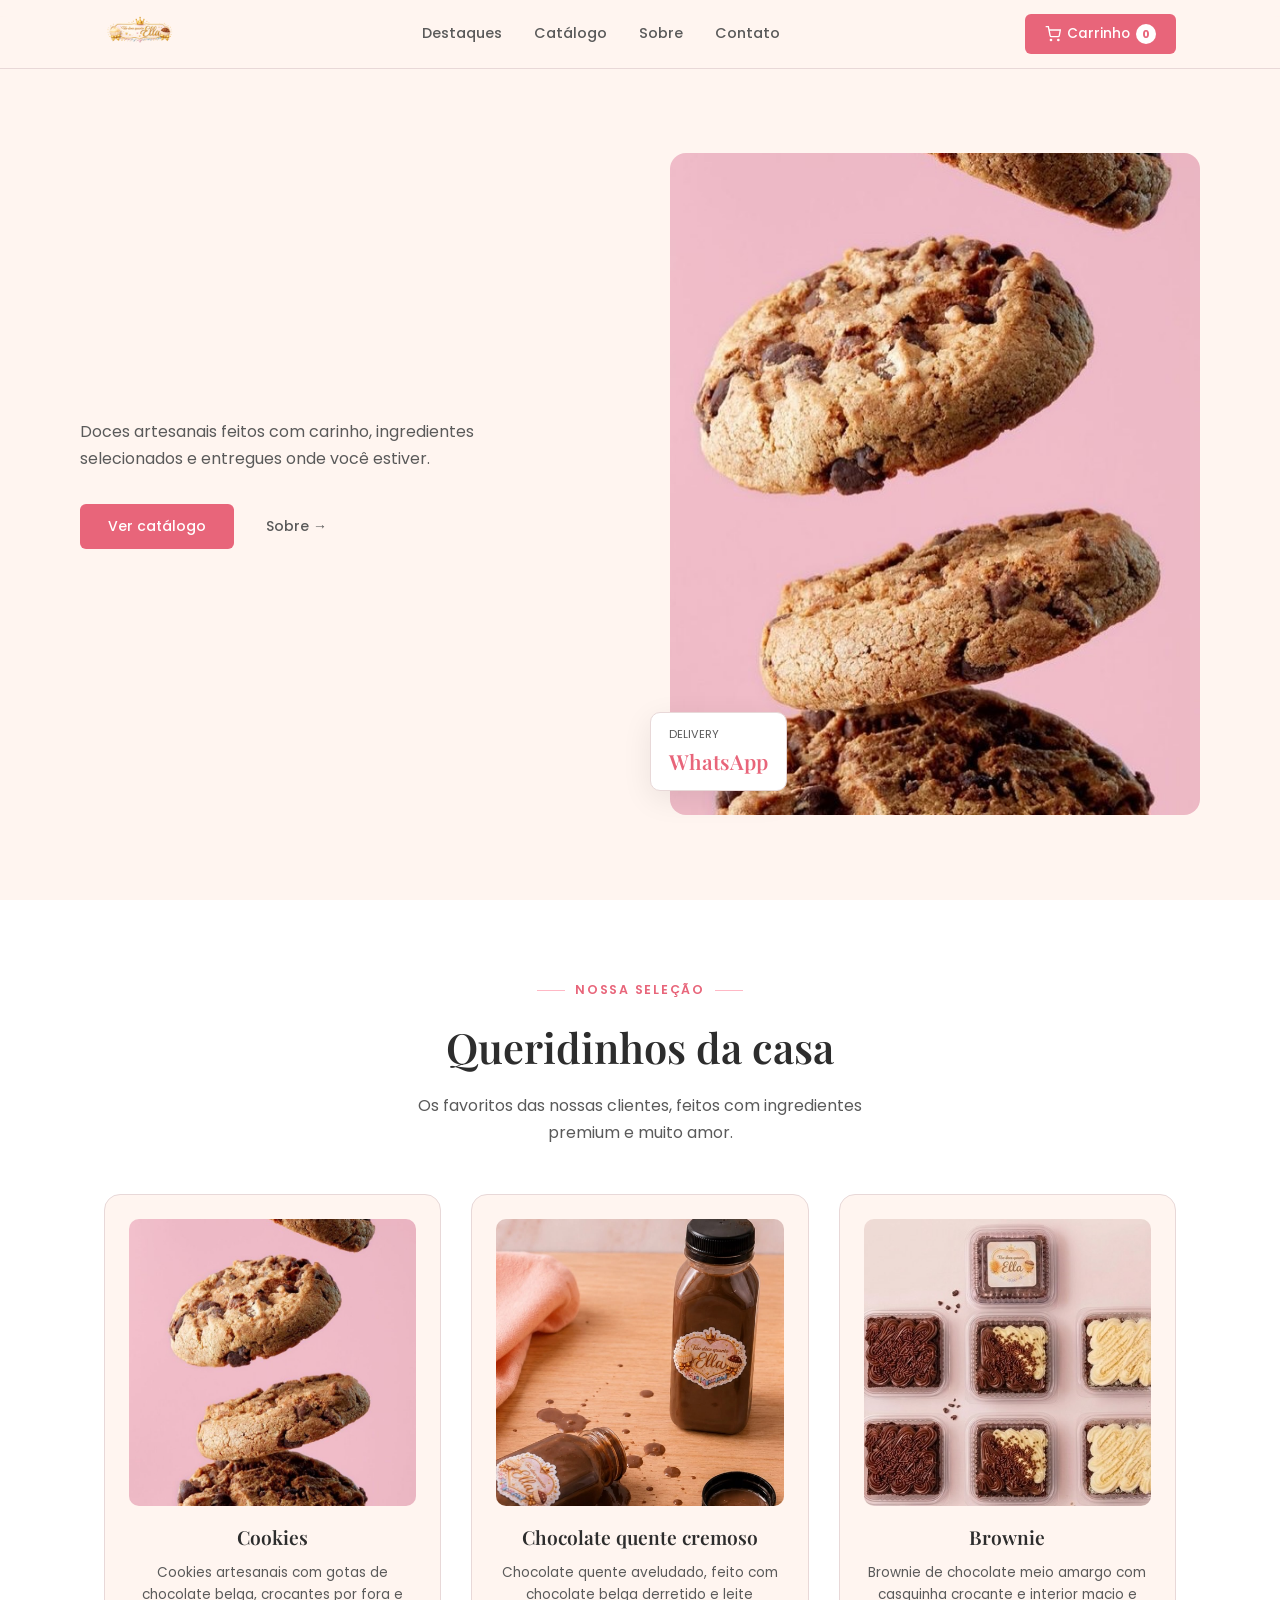
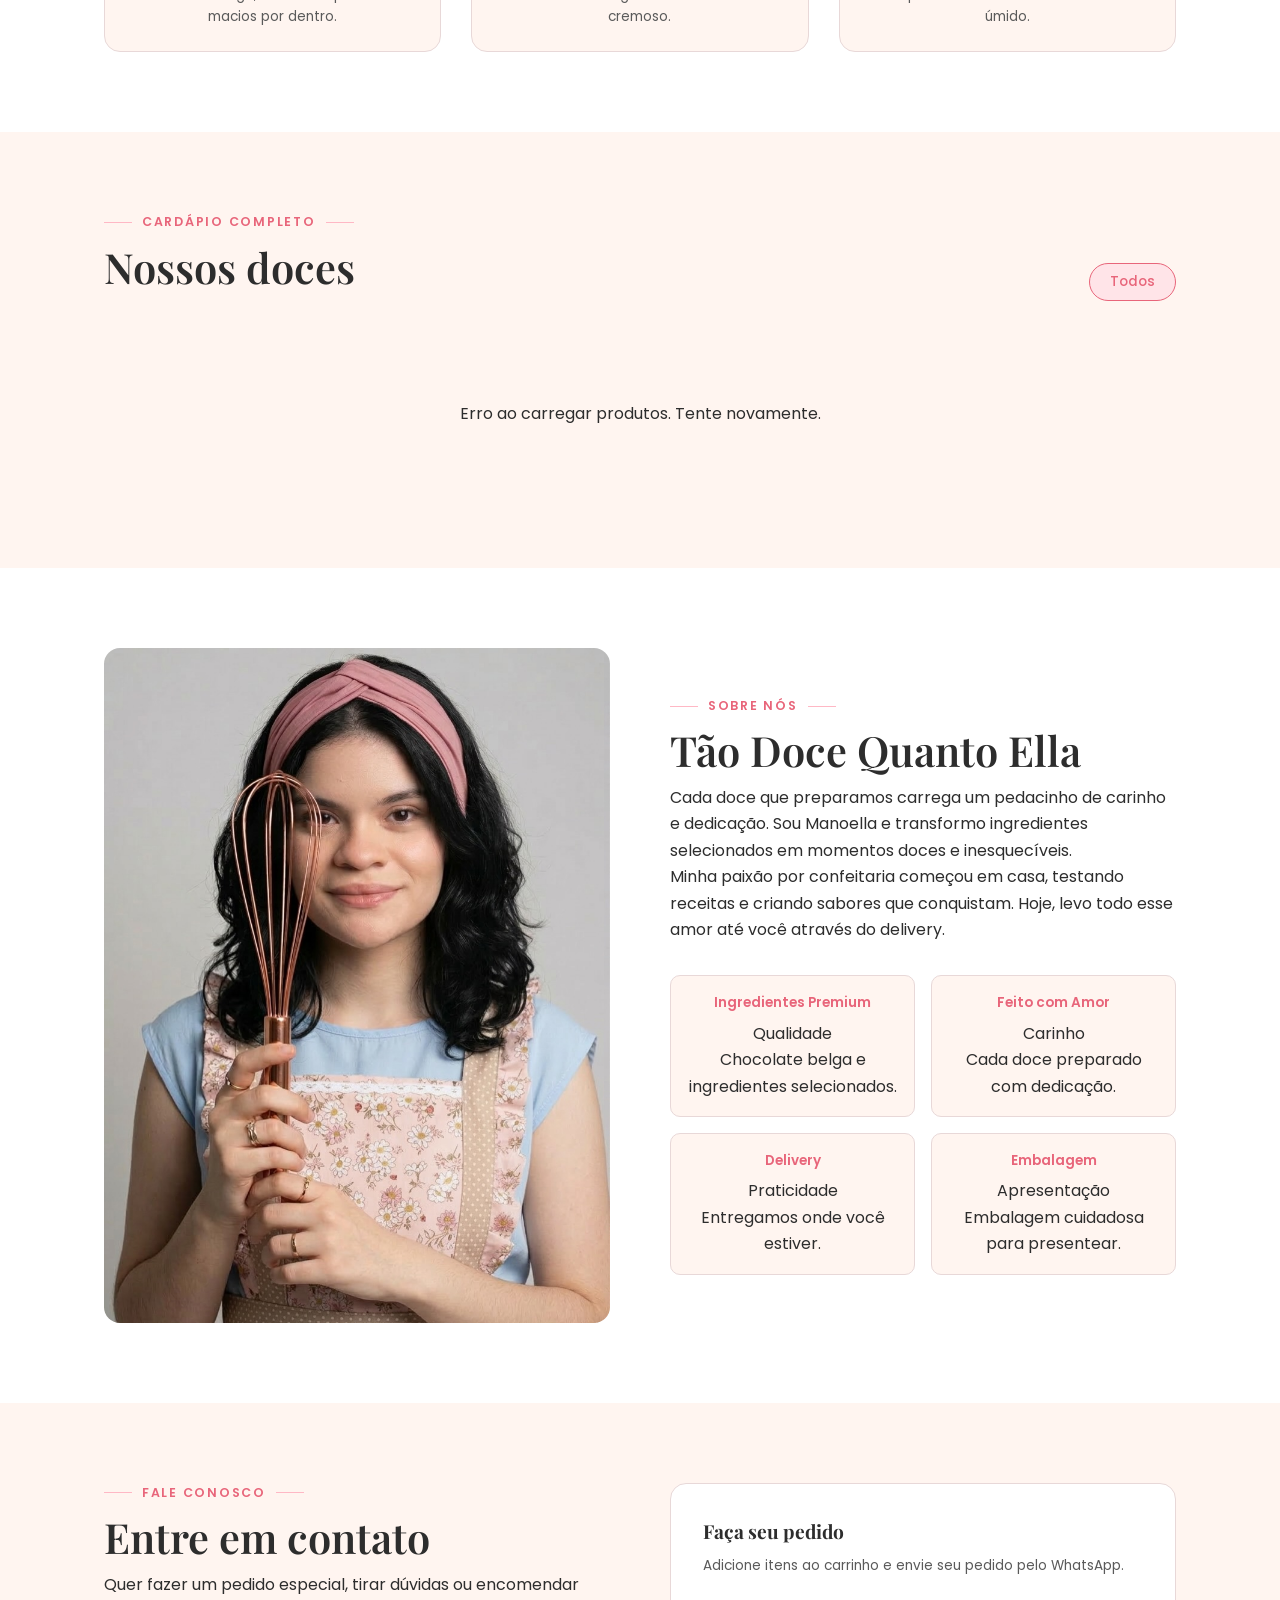
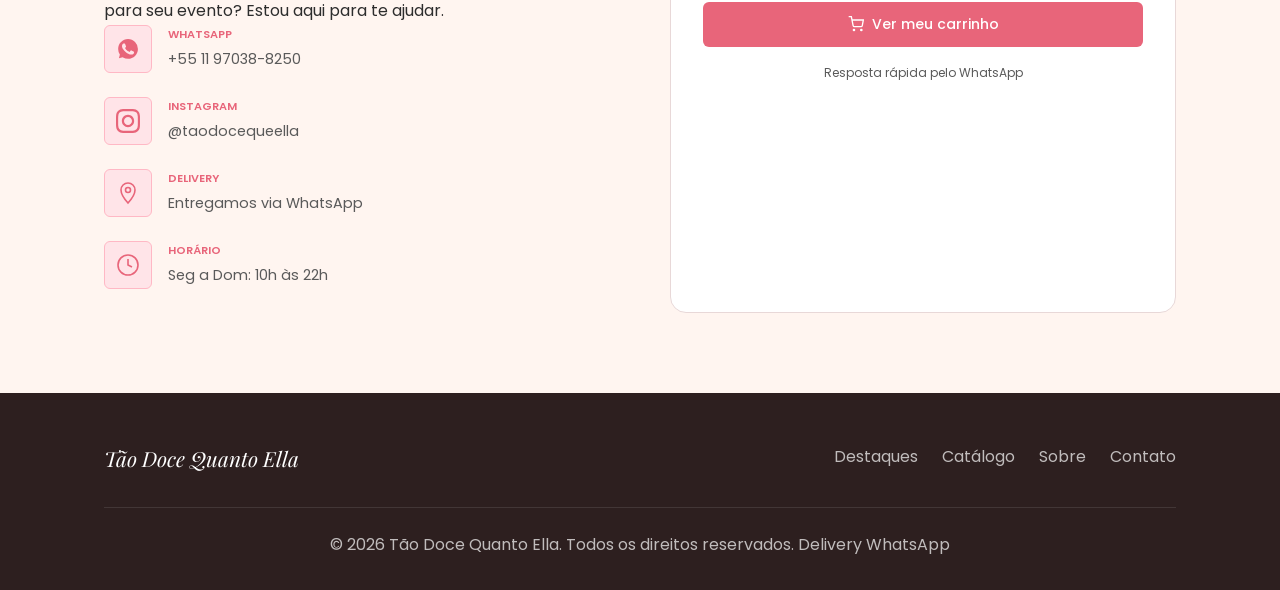
==== index.html @ 65936201 "Update index.html" ====
<!DOCTYPE html>
<html lang="pt-BR">
<head>
  <meta charset="UTF-8">
  <meta name="viewport" content="width=device-width, initial-scale=1.0">
  <title>Tão Doce Quanto Ella - Delivery Artesanal</title>
  <meta name="description" content="Doces artesanais feitos com carinho. Brigadeiros, brownies, chocolate quente cremoso e muito mais. Delivery WhatsApp.">
  <link rel="icon" type="image/png" href="/static/img/favicon.png">
  <link rel="preconnect" href="https://fonts.googleapis.com">
  <style>
    @import url('https://fonts.googleapis.com/css2?family=Playfair+Display:ital,wght@0,400;0,500;0,600;0,700;1,400&family=Poppins:wght@300;400;500;600&display=swap');

    * { margin: 0; padding: 0; box-sizing: border-box; }
    html { scroll-behavior: smooth; }
    body {
      font-family: 'Poppins', sans-serif;
      background: #FFF5F0;
      color: #2D2D2D;
      line-height: 1.65;
      overflow-x: hidden;
    }
    img { max-width: 100%; height: auto; display: block; }
    a { text-decoration: none; color: inherit; }
    button { cursor: pointer; border: none; background: none; font-family: inherit; }

    :root {
      --rosa: #E8657A;
      --rosa-dark: #D44D63;
      --rosa-claro: #FFB8C5;
      --rosa-pale: #FFE4E8;
      --creme: #FFF5F0;
      --branco: #FFFFFF;
      --texto: #2D2D2D;
      --texto-sec: #5A5A5A;
      --borda: #E8D8D8;
      --ff-titulo: 'Playfair Display', Georgia, serif;
      --ff-corpo: 'Poppins', sans-serif;
      --r-sm: 6px;
      --r-md: 10px;
      --r-lg: 16px;
      --trans: 0.25s ease;
    }

    .container { max-width: 1120px; margin: 0 auto; padding: 0 24px; width: 100%; }

    .btn {
      display: inline-flex;
      align-items: center;
      justify-content: center;
      gap: 8px;
      padding: 12px 28px;
      border-radius: var(--r-sm);
      font-weight: 500;
      font-size: 0.875rem;
      transition: var(--trans);
      cursor: pointer;
    }
    .btn-primary { background: var(--rosa); color: white; }
    .btn-primary:hover { background: var(--rosa-dark); transform: translateY(-2px); box-shadow: 0 6px 20px rgba(232,101,122,0.35); }
    .btn-outline { border: 1.5px solid var(--rosa); color: var(--rosa); background: transparent; }
    .btn-outline:hover { background: var(--rosa-pale); }
    .btn-ghost { color: var(--texto-sec); padding: 8px 16px; }
    .btn-ghost:hover { color: var(--rosa); }

    .section-label {
      font-size: 0.78rem;
      font-weight: 600;
      letter-spacing: 0.14em;
      text-transform: uppercase;
      color: var(--rosa);
      display: flex;
      align-items: center;
      gap: 10px;
    }
    .section-label::before,
    .section-label::after {
      content: '';
      height: 1px;
      width: 28px;
      background: var(--rosa-claro);
    }
    .section-title {
      font-family: var(--ff-titulo);
      font-size: clamp(1.5rem, 5vw, 2.6rem);
      color: var(--texto);
      font-weight: 600;
    }

    /* ── NAVBAR ─────────────────────────────────────── */
    #navbar {
      position: fixed;
      top: 0; left: 0; right: 0;
      z-index: 900;
      background: rgba(255,245,240,0.96);
      backdrop-filter: blur(8px);
      border-bottom: 1px solid var(--borda);
      transition: box-shadow var(--trans);
    }
    #navbar.scrolled { box-shadow: 0 2px 20px rgba(0,0,0,0.06); }
    .nav-inner {
      display: flex;
      align-items: center;
      justify-content: space-between;
      height: 68px;
      gap: 16px;
    }
    .nav-logo-img { height: 48px; width: auto; object-fit: contain; }
    .nav-links { display: flex; gap: 32px; }
    .nav-links a {
      font-size: 0.9rem;
      font-weight: 500;
      color: var(--texto-sec);
      transition: var(--trans);
      position: relative;
    }
    .nav-links a::after {
      content: '';
      position: absolute;
      bottom: -3px; left: 0; right: 0;
      height: 2px;
      background: var(--rosa);
      transform: scaleX(0);
      transition: transform var(--trans);
    }
    .nav-links a:hover::after { transform: scaleX(1); }
    .nav-links a:hover { color: var(--texto); }

    /* Carrinho desktop */
    #cart-btn {
      display: flex;
      align-items: center;
      gap: 6px;
      padding: 10px 20px;
      background: var(--rosa);
      color: white;
      border-radius: var(--r-sm);
      font-size: 0.85rem;
      font-weight: 500;
      transition: var(--trans);
      position: relative;
    }
    #cart-btn:hover { background: var(--rosa-dark); transform: translateY(-1px); box-shadow: 0 4px 16px rgba(232,101,122,0.4); }
    #cart-count {
      background: white;
      color: var(--rosa);
      min-width: 20px;
      height: 20px;
      border-radius: 50%;
      display: inline-flex;
      align-items: center;
      justify-content: center;
      font-size: 0.7rem;
      font-weight: 700;
      padding: 0 4px;
    }

    /* ── MOBILE NAV ─────────────────────────────────── */
    .nav-mobile-right {
      display: none;
      align-items: center;
      gap: 8px;
    }

    /* Botão carrinho SEMPRE visível no mobile */
    #cart-btn-nav-mobile {
      display: flex;
      align-items: center;
      justify-content: center;
      position: relative;
      width: 44px;
      height: 44px;
      background: var(--rosa);
      color: white;
      border-radius: var(--r-sm);
      transition: var(--trans);
    }
    #cart-btn-nav-mobile:hover { background: var(--rosa-dark); }
    #cart-count-nav-mobile {
      position: absolute;
      top: -6px;
      right: -6px;
      background: white;
      color: var(--rosa);
      min-width: 18px;
      height: 18px;
      border-radius: 50%;
      display: flex;
      align-items: center;
      justify-content: center;
      font-size: 0.65rem;
      font-weight: 700;
      border: 1.5px solid var(--rosa);
      line-height: 1;
    }
    #cart-count-nav-mobile.hidden { display: none; }

    .hamburger {
      display: none;
      flex-direction: column;
      gap: 5px;
      cursor: pointer;
      padding: 4px;
    }
    .hamburger span { width: 22px; height: 2px; background: var(--texto); border-radius: 2px; transition: var(--trans); }

    #mobile-nav {
      position: fixed;
      top: 68px; left: 0; right: 0;
      background: var(--creme);
      border-bottom: 1px solid var(--borda);
      padding: 20px;
      display: flex;
      flex-direction: column;
      gap: 4px;
      z-index: 899;
      transform: translateY(-120%);
      transition: transform 0.3s ease;
      box-shadow: 0 8px 24px rgba(0,0,0,0.06);
    }
    #mobile-nav.open { transform: translateY(0); }
    #mobile-nav a {
      font-size: 1rem;
      padding: 12px 0;
      border-bottom: 1px solid var(--borda);
      color: var(--texto-sec);
      font-weight: 500;
    }
    #mobile-nav a:last-child { border-bottom: none; }

    /* ── FLOATING CART (mobile) ──────────────────────── */
    #floating-cart {
      display: none;
      position: fixed;
      bottom: 20px;
      right: 20px;
      z-index: 800;
      background: var(--rosa);
      color: white;
      border-radius: 50px;
      padding: 14px 22px;
      align-items: center;
      gap: 10px;
      font-weight: 600;
      font-size: 0.9rem;
      box-shadow: 0 8px 30px rgba(232,101,122,0.45);
      transition: transform var(--trans), box-shadow var(--trans);
      cursor: pointer;
      border: none;
    }
    #floating-cart:hover { transform: translateY(-3px); box-shadow: 0 12px 36px rgba(232,101,122,0.55); }
    #floating-cart-count {
      background: white;
      color: var(--rosa);
      font-size: 0.7rem;
      font-weight: 700;
      width: 22px;
      height: 22px;
      border-radius: 50%;
      display: flex;
      align-items: center;
      justify-content: center;
    }
    #floating-cart.tem-itens { display: flex; }

    /* ── HERO ────────────────────────────────────────── */
    #hero {
      min-height: 100vh;
      display: flex;
      align-items: center;
      padding-top: 68px;
      background: var(--creme);
    }
    .hero-inner {
      display: grid;
      grid-template-columns: 1fr 1fr;
      align-items: center;
      gap: 60px;
      padding: 60px 0;
    }
    .hero-logo-img { max-width: 320px; height: auto; margin-bottom: 24px; }
    .hero-sub {
      font-size: 1rem;
      color: var(--texto-sec);
      margin-bottom: 32px;
      max-width: 450px;
    }
    .hero-actions { display: flex; gap: 16px; flex-wrap: wrap; }
    .hero-img-frame {
      aspect-ratio: 4/5;
      border-radius: var(--r-lg);
      background: var(--rosa-claro);
      overflow: hidden;
    }
    .hero-img-frame img { width: 100%; height: 100%; object-fit: cover; }
    .hero-image-wrap { position: relative; }
    .hero-badge {
      position: absolute;
      bottom: 24px;
      left: -20px;
      background: white;
      border: 1px solid var(--borda);
      border-radius: var(--r-md);
      padding: 12px 18px;
      box-shadow: 0 8px 30px rgba(0,0,0,0.08);
    }
    .hero-badge-label { font-size: 0.7rem; color: var(--texto-sec); text-transform: uppercase; }
    .hero-badge-val { font-family: var(--ff-titulo); font-size: 1.3rem; color: var(--rosa); font-weight: 600; }

    /* ── DESTAQUES ───────────────────────────────────── */
    #destaques { padding: 80px 0; background: white; }
    .destaques-header { text-align: center; margin-bottom: 48px; }
    .destaques-header .section-label { justify-content: center; margin-bottom: 12px; }
    .destaques-header p { max-width: 500px; margin: 12px auto 0; color: var(--texto-sec); }
    .destaques-grid {
      display: grid;
      grid-template-columns: repeat(3, 1fr);
      gap: 30px;
    }
    .destaque-card {
      text-align: center;
      padding: 24px;
      border: 1px solid var(--borda);
      border-radius: var(--r-lg);
      background: var(--creme);
      transition: var(--trans);
    }
    .destaque-card:hover { border-color: var(--rosa-claro); transform: translateY(-3px); box-shadow: 0 8px 32px rgba(232,101,122,0.1); }
    .destaque-img {
      aspect-ratio: 1/1;
      border-radius: var(--r-md);
      overflow: hidden;
      margin-bottom: 16px;
    }
    .destaque-img img { width: 100%; height: 100%; object-fit: cover; }
    .destaque-titulo { font-family: var(--ff-titulo); font-size: 1.2rem; font-weight: 600; margin-bottom: 8px; }
    .destaque-desc { font-size: 0.85rem; color: var(--texto-sec); line-height: 1.6; }

    /* ── CATÁLOGO ────────────────────────────────────── */
    #catalogo { padding: 80px 0; background: var(--creme); }
    .catalogo-header {
      display: flex;
      justify-content: space-between;
      align-items: flex-end;
      margin-bottom: 40px;
      flex-wrap: wrap;
      gap: 20px;
    }
    .categorias-filtro { display: flex; gap: 10px; flex-wrap: wrap; }
    .cat-btn {
      padding: 8px 20px;
      border-radius: 30px;
      font-size: 0.85rem;
      font-weight: 500;
      border: 1.5px solid var(--borda);
      background: white;
      color: var(--texto-sec);
      transition: var(--trans);
      cursor: pointer;
    }
    .cat-btn:hover, .cat-btn.ativo { border-color: var(--rosa); color: var(--rosa); background: var(--rosa-pale); }

    /* ── CARDS DE PRODUTO (estilo loja) ──────────────── */
    .produtos-grid {
      display: grid;
      grid-template-columns: repeat(auto-fill, minmax(260px, 1fr));
      gap: 24px;
    }
    .produto-card {
      background: white;
      border: 1px solid var(--borda);
      border-radius: var(--r-lg);
      overflow: hidden;
      transition: var(--trans);
      display: flex;
      flex-direction: column;
    }
    .produto-card:hover { transform: translateY(-4px); box-shadow: 0 16px 48px rgba(232,101,122,0.12); }

    .produto-img {
      aspect-ratio: 4/3;
      background: var(--rosa-claro);
      overflow: hidden;
      position: relative;
    }
    .produto-img img { width: 100%; height: 100%; object-fit: cover; transition: transform 0.4s ease; }
    .produto-card:hover .produto-img img { transform: scale(1.04); }

    .produto-body {
      padding: 16px;
      flex: 1;
      display: flex;
      flex-direction: column;
    }
    .produto-cat {
      font-size: 0.68rem;
      font-weight: 600;
      text-transform: uppercase;
      color: var(--rosa);
      letter-spacing: 0.08em;
      margin-bottom: 4px;
    }
    .produto-nome { font-family: var(--ff-titulo); font-size: 1.05rem; font-weight: 600; margin-bottom: 6px; line-height: 1.3; }
    .produto-desc {
      font-size: 0.82rem;
      color: var(--texto-sec);
      line-height: 1.5;
      display: -webkit-box;
      -webkit-line-clamp: 2;
      -webkit-box-orient: vertical;
      overflow: hidden;
      flex: 1;
    }

    /* Rodapé do card — preço + botão como loja */
    .produto-footer {
      display: flex;
      align-items: center;
      justify-content: space-between;
      margin-top: 14px;
      padding-top: 14px;
      border-top: 1px solid var(--borda);
      gap: 12px;
    }
    .produto-preco-wrap { display: flex; flex-direction: column; }
    .produto-preco-label { font-size: 0.65rem; color: var(--texto-sec); text-transform: uppercase; letter-spacing: 0.05em; }
    .produto-preco {
      font-family: var(--ff-titulo);
      font-size: 1.4rem;
      font-weight: 700;
      color: var(--texto);
      line-height: 1.1;
    }
    .produto-preco span { font-size: 0.85rem; font-weight: 400; color: var(--texto-sec); margin-right: 1px; }

    /* Botão "Adicionar" — texto + ícone, ocupa mais espaço */
    .add-btn {
      display: flex;
      align-items: center;
      gap: 6px;
      padding: 10px 16px;
      background: var(--rosa);
      color: white;
      border-radius: var(--r-sm);
      font-size: 0.82rem;
      font-weight: 600;
      white-space: nowrap;
      transition: var(--trans);
      flex-shrink: 0;
    }
    .add-btn:hover { background: var(--rosa-dark); transform: translateY(-1px); box-shadow: 0 4px 14px rgba(232,101,122,0.35); }
    .add-btn svg { flex-shrink: 0; }

    /* ── SOBRE ───────────────────────────────────────── */
    #sobre { padding: 80px 0; background: white; }
    .sobre-inner {
      display: grid;
      grid-template-columns: 1fr 1fr;
      gap: 60px;
      align-items: center;
    }
    .sobre-img-frame {
      aspect-ratio: 3/4;
      border-radius: var(--r-lg);
      background: var(--rosa-claro);
      overflow: hidden;
    }
    .sobre-img-frame img { width: 100%; height: 100%; object-fit: cover; }
    .sobre-valores {
      display: grid;
      grid-template-columns: repeat(2, 1fr);
      gap: 16px;
      margin-top: 32px;
    }
    .valor-item {
      background: var(--creme);
      border: 1px solid var(--borda);
      border-radius: var(--r-md);
      padding: 16px;
      text-align: center;
    }
    .valor-icon { font-weight: 600; color: var(--rosa); margin-bottom: 6px; font-size: 0.85rem; }

    /* ── CONTATO ─────────────────────────────────────── */
    #contato { padding: 80px 0; background: var(--creme); }
    .contato-inner {
      display: grid;
      grid-template-columns: 1fr 1fr;
      gap: 60px;
    }
    .info-item { display: flex; align-items: center; gap: 16px; margin-bottom: 24px; }
    .info-icon {
      width: 48px; height: 48px;
      background: var(--rosa-pale);
      border: 1px solid var(--rosa-claro);
      border-radius: var(--r-sm);
      display: flex;
      align-items: center;
      justify-content: center;
      color: var(--rosa);
      flex-shrink: 0;
    }
    .info-icon svg { width: 24px; height: 24px; }
    .info-label { font-size: 0.7rem; font-weight: 600; color: var(--rosa); text-transform: uppercase; }
    .info-val { font-size: 0.9rem; color: var(--texto-sec); margin-top: 4px; }
    .contato-card {
      background: white;
      border: 1px solid var(--borda);
      border-radius: var(--r-lg);
      padding: 32px;
    }
    .contato-card h3 { font-family: var(--ff-titulo); font-size: 1.2rem; margin-bottom: 8px; }
    .contato-card p { font-size: 0.85rem; color: var(--texto-sec); margin-bottom: 24px; }

    /* ── FOOTER ──────────────────────────────────────── */
    footer {
      background: #2D1F1F;
      color: rgba(255,255,255,0.7);
      padding: 48px 0 32px;
    }
    .footer-inner {
      display: flex;
      justify-content: space-between;
      align-items: center;
      flex-wrap: wrap;
      gap: 24px;
      margin-bottom: 32px;
    }
    .footer-logo-main { font-family: var(--ff-titulo); font-size: 1.3rem; font-style: italic; color: white; }
    .footer-links { display: flex; gap: 24px; flex-wrap: wrap; }
    .footer-links a:hover { color: var(--rosa-claro); }
    .footer-bottom { text-align: center; padding-top: 24px; border-top: 1px solid rgba(255,255,255,0.1); }

    /* ── CARRINHO DRAWER ─────────────────────────────── */
    #cart-overlay {
      position: fixed;
      inset: 0;
      background: rgba(0,0,0,0.5);
      z-index: 1000;
      opacity: 0;
      visibility: hidden;
      transition: var(--trans);
    }
    #cart-overlay.open { opacity: 1; visibility: visible; }
    #cart-drawer {
      position: fixed;
      top: 0; right: 0; bottom: 0;
      width: 420px;
      max-width: 95vw;
      background: white;
      z-index: 1001;
      transform: translateX(100%);
      transition: transform 0.35s ease;
      display: flex;
      flex-direction: column;
    }
    #cart-drawer.open { transform: translateX(0); }
    .cart-head {
      display: flex;
      justify-content: space-between;
      align-items: center;
      padding: 20px 24px;
      border-bottom: 1px solid var(--borda);
      background: var(--creme);
    }
    .cart-head-left { display: flex; align-items: center; gap: 10px; }
    .cart-head h3 { font-family: var(--ff-titulo); font-size: 1.2rem; }
    .cart-head-badge {
      background: var(--rosa);
      color: white;
      font-size: 0.7rem;
      font-weight: 700;
      padding: 2px 8px;
      border-radius: 20px;
    }
    .cart-close {
      width: 34px; height: 34px;
      border-radius: 50%;
      background: white;
      border: 1px solid var(--borda);
      display: flex;
      align-items: center;
      justify-content: center;
      cursor: pointer;
      transition: var(--trans);
      font-size: 1rem;
    }
    .cart-close:hover { background: var(--rosa-pale); color: var(--rosa); border-color: var(--rosa-claro); }
    #cart-items { flex: 1; overflow-y: auto; padding: 16px 24px; }
    .cart-empty {
      text-align: center;
      padding: 48px 20px;
      color: var(--texto-sec);
    }
    .cart-empty-icon { font-size: 2.5rem; margin-bottom: 12px; }
    .cart-item {
      display: flex;
      gap: 14px;
      padding: 14px 0;
      border-bottom: 1px solid var(--borda);
    }
    .cart-item:last-child { border-bottom: none; }
    .cart-item-img {
      width: 64px; height: 64px;
      border-radius: var(--r-md);
      background: var(--rosa-claro);
      overflow: hidden;
      flex-shrink: 0;
    }
    .cart-item-img img { width: 100%; height: 100%; object-fit: cover; }
    .cart-item-info { flex: 1; min-width: 0; }
    .cart-item-nome { font-weight: 600; margin-bottom: 2px; font-size: 0.9rem; white-space: nowrap; overflow: hidden; text-overflow: ellipsis; }
    .cart-item-preco { font-size: 0.8rem; color: var(--rosa); font-weight: 600; }
    .cart-item-controls { display: flex; align-items: center; gap: 8px; margin-top: 8px; }
    .qty-btn {
      width: 28px; height: 28px;
      border-radius: 50%;
      border: 1.5px solid var(--borda);
      background: white;
      cursor: pointer;
      transition: var(--trans);
      display: flex;
      align-items: center;
      justify-content: center;
      font-size: 1rem;
      line-height: 1;
    }
    .qty-btn:hover { border-color: var(--rosa); color: var(--rosa); background: var(--rosa-pale); }
    .qty-val { font-weight: 700; width: 28px; text-align: center; font-size: 0.95rem; }
    .remove-btn { color: #C0392B; font-size: 0.75rem; cursor: pointer; margin-left: auto; opacity: 0.7; transition: var(--trans); }
    .remove-btn:hover { opacity: 1; }

    .cart-foot { padding: 20px 24px; border-top: 1px solid var(--borda); background: white; }
    .cart-subtotal {
      display: flex;
      justify-content: space-between;
      align-items: center;
      margin-bottom: 20px;
      padding: 16px;
      background: var(--creme);
      border-radius: var(--r-md);
      border: 1px solid var(--borda);
    }
    .cart-subtotal-label { font-size: 0.85rem; color: var(--texto-sec); }
    .cart-total-val { font-family: var(--ff-titulo); font-size: 1.5rem; font-weight: 700; color: var(--rosa); }
    .cart-form { margin-bottom: 16px; }
    .cart-form label { font-size: 0.75rem; font-weight: 600; text-transform: uppercase; color: var(--texto-sec); display: block; margin-bottom: 6px; letter-spacing: 0.05em; }
    .cart-form input, .cart-form textarea {
      width: 100%;
      padding: 10px 14px;
      border: 1.5px solid var(--borda);
      border-radius: var(--r-sm);
      margin-bottom: 14px;
      font-family: inherit;
      font-size: 0.9rem;
      transition: var(--trans);
      background: var(--creme);
    }
    .cart-form input:focus, .cart-form textarea:focus {
      outline: none;
      border-color: var(--rosa-claro);
      background: white;
    }
    .btn-whatsapp {
      width: 100%;
      background: #25D366;
      color: white;
      padding: 14px;
      border-radius: var(--r-sm);
      display: flex;
      align-items: center;
      justify-content: center;
      gap: 10px;
      font-weight: 600;
      font-size: 0.95rem;
      cursor: pointer;
      transition: var(--trans);
      border: none;
      font-family: inherit;
    }
    .btn-whatsapp:hover { background: #1ebe5a; transform: translateY(-1px); box-shadow: 0 6px 20px rgba(37,211,102,0.35); }

    /* ── TOAST ───────────────────────────────────────── */
    #toast-container {
      position: fixed;
      bottom: 80px;
      right: 20px;
      z-index: 9999;
      display: flex;
      flex-direction: column;
      gap: 8px;
    }
    .toast {
      background: #2D2D2D;
      color: white;
      padding: 12px 20px;
      border-radius: var(--r-sm);
      font-size: 0.875rem;
      animation: slideIn 0.3s ease, fadeOut 0.3s ease 2.7s forwards;
      display: flex;
      align-items: center;
      gap: 8px;
    }
    .toast.success { background: #27AE60; }
    .toast.error { background: #C0392B; }
    @keyframes slideIn {
      from { transform: translateX(100px); opacity: 0; }
      to { transform: translateX(0); opacity: 1; }
    }
    @keyframes fadeOut {
      to { opacity: 0; visibility: hidden; }
    }

    .spinner {
      width: 40px; height: 40px;
      border: 3px solid var(--rosa-claro);
      border-top-color: var(--rosa);
      border-radius: 50%;
      animation: spin 0.8s linear infinite;
      margin: 0 auto 12px;
    }
    @keyframes spin { to { transform: rotate(360deg); } }

    /* ── RESPONSIVO ──────────────────────────────────── */
    @media (max-width: 768px) {
      /* Hamburguer e botão carrinho visíveis juntos */
      .hamburger { display: flex; }
      .nav-mobile-right { display: flex; }
      .nav-links, .nav-right-desktop { display: none; }

      /* Floating cart ativo */
      #floating-cart.tem-itens { display: flex; }

      .hero-inner { grid-template-columns: 1fr; text-align: center; gap: 32px; }
      .hero-sub { margin: 0 auto 32px; }
      .hero-actions { justify-content: center; }
      .hero-image-wrap { order: -1; max-width: 320px; margin: 0 auto; }
      .hero-badge { left: 8px; bottom: 8px; }

      .destaques-grid { grid-template-columns: 1fr; }
      .sobre-inner { grid-template-columns: 1fr; }
      .contato-inner { grid-template-columns: 1fr; }
      .sobre-valores { grid-template-columns: 1fr; }
      .produtos-grid { grid-template-columns: repeat(auto-fill, minmax(160px, 1fr)); gap: 14px; }

      /* Cards menores no mobile */
      .produto-body { padding: 12px; }
      .produto-nome { font-size: 0.95rem; }
      .add-btn { padding: 9px 12px; font-size: 0.78rem; }
      .produto-preco { font-size: 1.2rem; }

      .footer-inner { flex-direction: column; text-align: center; }
      .footer-links { justify-content: center; }

      /* Toast acima do floating cart */
      #toast-container { bottom: 90px; }
    }

    @media (max-width: 400px) {
      .produtos-grid { grid-template-columns: 1fr; }
    }
  </style>
</head>
<body>

<!-- ── NAVBAR ─────────────────────────────────────── -->
<nav id="navbar">
  <div class="container nav-inner">
    <a href="/" class="nav-logo">
      <img src="/static/img/logo-pequena.png" alt="Tão Doce Quanto Ella" class="nav-logo-img" onerror="this.style.display='none'">
    </a>

    <!-- Links desktop -->
    <div class="nav-links">
      <a href="#destaques">Destaques</a>
      <a href="#catalogo">Catálogo</a>
      <a href="#sobre">Sobre</a>
      <a href="#contato">Contato</a>
    </div>

    <!-- Carrinho desktop -->
    <div class="nav-right-desktop">
      <button id="cart-btn">
        <svg width="16" height="16" viewBox="0 0 24 24" fill="none" stroke="currentColor" stroke-width="2">
          <circle cx="9" cy="21" r="1"/><circle cx="20" cy="21" r="1"/>
          <path d="M1 1h4l2.68 13.39a2 2 0 0 0 2 1.61h9.72a2 2 0 0 0 2-1.61L23 6H6"/>
        </svg>
        Carrinho
        <span id="cart-count">0</span>
      </button>
    </div>

    <!-- Mobile: carrinho aparente + hamburguer -->
    <div class="nav-mobile-right">
      <button id="cart-btn-nav-mobile" aria-label="Carrinho">
        <svg width="20" height="20" viewBox="0 0 24 24" fill="none" stroke="currentColor" stroke-width="2">
          <circle cx="9" cy="21" r="1"/><circle cx="20" cy="21" r="1"/>
          <path d="M1 1h4l2.68 13.39a2 2 0 0 0 2 1.61h9.72a2 2 0 0 0 2-1.61L23 6H6"/>
        </svg>
        <span id="cart-count-nav-mobile" class="hidden">0</span>
      </button>
      <button class="hamburger" id="hamburger" aria-label="Menu">
        <span></span><span></span><span></span>
      </button>
    </div>
  </div>
</nav>

<!-- Menu mobile -->
<div id="mobile-nav">
  <a href="#destaques">⭐ Destaques</a>
  <a href="#catalogo">🛍️ Catálogo</a>
  <a href="#sobre">💖 Sobre</a>
  <a href="#contato">📞 Contato</a>
</div>

<!-- ── FLOATING CART (mobile, só aparece com itens) ── -->
<button id="floating-cart" onclick="openCart()">
  <svg width="20" height="20" viewBox="0 0 24 24" fill="none" stroke="currentColor" stroke-width="2.2">
    <circle cx="9" cy="21" r="1"/><circle cx="20" cy="21" r="1"/>
    <path d="M1 1h4l2.68 13.39a2 2 0 0 0 2 1.61h9.72a2 2 0 0 0 2-1.61L23 6H6"/>
  </svg>
  Ver carrinho
  <span id="floating-cart-count">0</span>
</button>

<!-- ── HERO ────────────────────────────────────────── -->
<section id="hero">
  <div class="container hero-inner">
    <div class="hero-content">
      <img src="/static/img/logo-hero.png" alt="Tão Doce Quanto Ella" class="hero-logo-img" onerror="this.style.display='none'">
      <p class="hero-sub">Doces artesanais feitos com carinho, ingredientes selecionados e entregues onde você estiver.</p>
      <div class="hero-actions">
        <button id="hero-cta" class="btn btn-primary">Ver catálogo</button>
        <a href="#sobre" class="btn btn-ghost">Sobre →</a>
      </div>
    </div>
    <div class="hero-image-wrap">
      <div class="hero-img-frame">
        <img src="/static/img/hero-doces.jpg" alt="Doces artesanais" onerror="this.src='https://placehold.co/600x750/FFB8C5/E8657A'">
      </div>
      <div class="hero-badge">
        <div class="hero-badge-label">Delivery</div>
        <div class="hero-badge-val">WhatsApp</div>
      </div>
    </div>
  </div>
</section>

<!-- ── DESTAQUES ───────────────────────────────────── -->
<section id="destaques">
  <div class="container">
    <div class="destaques-header">
      <div class="section-label">Nossa seleção</div>
      <h2 class="section-title">Queridinhos da casa</h2>
      <p>Os favoritos das nossas clientes, feitos com ingredientes premium e muito amor.</p>
    </div>
    <div class="destaques-grid">
      <div class="destaque-card">
        <div class="destaque-img"><img src="/static/img/destaque-cookies.jpg" alt="Cookies" onerror="this.src='https://placehold.co/400x400/FFB8C5/E8657A?text=Cookies'"></div>
        <div class="destaque-titulo">Cookies</div>
        <div class="destaque-desc">Cookies artesanais com gotas de chocolate belga, crocantes por fora e macios por dentro.</div>
      </div>
      <div class="destaque-card">
        <div class="destaque-img"><img src="/static/img/destaque-chocolate-quente.jpg" alt="Chocolate quente cremoso" onerror="this.src='https://placehold.co/400x400/FFB8C5/E8657A?text=Chocolate+Quente'"></div>
        <div class="destaque-titulo">Chocolate quente cremoso</div>
        <div class="destaque-desc">Chocolate quente aveludado, feito com chocolate belga derretido e leite cremoso.</div>
      </div>
      <div class="destaque-card">
        <div class="destaque-img"><img src="/static/img/destaque-brownie.jpg" alt="Brownie" onerror="this.src='https://placehold.co/400x400/FFB8C5/E8657A?text=Brownie'"></div>
        <div class="destaque-titulo">Brownie</div>
        <div class="destaque-desc">Brownie de chocolate meio amargo com casquinha crocante e interior macio e úmido.</div>
      </div>
    </div>
  </div>
</section>

<!-- ── CATÁLOGO ────────────────────────────────────── -->
<section id="catalogo">
  <div class="container">
    <div class="catalogo-header">
      <div class="catalogo-title-wrap">
        <div class="section-label">Cardápio completo</div>
        <h2 class="section-title">Nossos doces</h2>
      </div>
      <div class="categorias-filtro" id="categorias-filtro">
        <button class="cat-btn ativo" data-cat="todos">Todos</button>
      </div>
    </div>
    <div class="produtos-grid" id="produtos-grid">
      <div style="text-align:center; padding:60px; grid-column:1/-1;"><div class="spinner"></div><p>Carregando os doces…</p></div>
    </div>
  </div>
</section>

<!-- ── SOBRE ───────────────────────────────────────── -->
<section id="sobre">
  <div class="container">
    <div class="sobre-inner">
      <div class="sobre-img-wrap">
        <div class="sobre-img-frame">
          <img src="/static/img/foto-manoella.jpg" alt="Manoella" onerror="this.src='https://placehold.co/600x800/FFB8C5/E8657A'">
        </div>
      </div>
      <div class="sobre-content">
        <div class="section-label">Sobre nós</div>
        <h2 class="section-title">Tão Doce Quanto Ella</h2>
        <p>Cada doce que preparamos carrega um pedacinho de carinho e dedicação. Sou Manoella e transformo ingredientes selecionados em momentos doces e inesquecíveis.</p>
        <p>Minha paixão por confeitaria começou em casa, testando receitas e criando sabores que conquistam. Hoje, levo todo esse amor até você através do delivery.</p>
        <div class="sobre-valores">
          <div class="valor-item"><div class="valor-icon">Ingredientes Premium</div><div class="valor-titulo">Qualidade</div><div class="valor-desc">Chocolate belga e ingredientes selecionados.</div></div>
          <div class="valor-item"><div class="valor-icon">Feito com Amor</div><div class="valor-titulo">Carinho</div><div class="valor-desc">Cada doce preparado com dedicação.</div></div>
          <div class="valor-item"><div class="valor-icon">Delivery</div><div class="valor-titulo">Praticidade</div><div class="valor-desc">Entregamos onde você estiver.</div></div>
          <div class="valor-item"><div class="valor-icon">Embalagem</div><div class="valor-titulo">Apresentação</div><div class="valor-desc">Embalagem cuidadosa para presentear.</div></div>
        </div>
      </div>
    </div>
  </div>
</section>

<!-- ── CONTATO ─────────────────────────────────────── -->
<section id="contato">
  <div class="container">
    <div class="contato-inner">
      <div class="contato-content">
        <div class="section-label">Fale conosco</div>
        <h2 class="section-title">Entre em contato</h2>
        <p>Quer fazer um pedido especial, tirar dúvidas ou encomendar para seu evento? Estou aqui para te ajudar.</p>
        <div class="contato-info">
          <div class="info-item">
            <div class="info-icon"><svg width="22" height="22" viewBox="0 0 24 24" fill="currentColor"><path d="M17.472 14.382c-.297-.149-1.758-.867-2.03-.967-.273-.099-.471-.148-.67.15-.197.297-.767.966-.94 1.164-.173.199-.347.223-.644.075-.297-.15-1.255-.463-2.39-1.475-.883-.788-1.48-1.761-1.653-2.059-.173-.297-.018-.458.13-.606.134-.133.298-.347.446-.52.149-.174.198-.298.298-.497.099-.198.05-.371-.025-.52-.075-.149-.669-1.612-.916-2.207-.242-.579-.487-.5-.669-.51-.173-.008-.371-.01-.57-.01-.198 0-.52.074-.792.372-.272.297-1.04 1.016-1.04 2.479 0 1.462 1.065 2.875 1.213 3.074.149.198 2.096 3.2 5.077 4.487.709.306 1.262.489 1.694.625.712.227 1.36.195 1.871.118.571-.085 1.758-.719 2.006-1.413.248-.694.248-1.289.173-1.413-.074-.124-.272-.198-.57-.347m-5.421 7.403h-.004a9.87 9.87 0 01-5.031-1.378l-.361-.214-3.741.982.998-3.648-.235-.374a9.86 9.86 0 01-1.51-5.26c.001-5.45 4.436-9.884 9.888-9.884 2.64 0 5.122 1.03 6.988 2.898a9.825 9.825 0 012.893 6.994c-.003 5.45-4.437 9.884-9.885 9.884z"/></svg></div>
            <div><div class="info-label">WhatsApp</div><div class="info-val" id="info-whatsapp">+55 11 97038-8250</div></div>
          </div>
          <div class="info-item">
            <div class="info-icon"><svg width="22" height="22" viewBox="0 0 24 24" fill="currentColor"><path d="M12 2.163c3.204 0 3.584.012 4.85.07 3.252.148 4.771 1.691 4.919 4.919.058 1.265.069 1.645.069 4.849 0 3.205-.012 3.584-.069 4.849-.149 3.225-1.664 4.771-4.919 4.919-1.266.058-1.644.07-4.85.07-3.204 0-3.584-.012-4.849-.07-3.26-.149-4.771-1.699-4.919-4.92-.058-1.265-.07-1.644-.07-4.849 0-3.204.013-3.583.07-4.849.149-3.227 1.664-4.771 4.919-4.919 1.266-.057 1.645-.069 4.849-.069zM12 0C8.741 0 8.333.014 7.053.072 2.695.272.273 2.69.073 7.052.014 8.333 0 8.741 0 12c0 3.259.014 3.668.072 4.948.2 4.358 2.618 6.78 6.98 6.98 1.281.058 1.689.072 4.948.072 3.259 0 3.668-.014 4.948-.072 4.354-.2 6.782-2.618 6.979-6.98.059-1.28.073-1.689.073-4.948 0-3.259-.014-3.667-.072-4.947-.196-4.354-2.617-6.78-6.979-6.98-1.281-.059-1.69-.073-4.949-.073z"/><path d="M12 5.838c-3.403 0-6.162 2.759-6.162 6.162s2.759 6.163 6.162 6.163 6.162-2.759 6.162-6.163c0-3.403-2.759-6.162-6.162-6.162zM12 16c-2.209 0-4-1.791-4-4s1.791-4 4-4 4 1.791 4 4-1.791 4-4 4z"/></svg></div>
            <div><div class="info-label">Instagram</div><div class="info-val" id="info-instagram">@taodocequeella</div></div>
          </div>
          <div class="info-item">
            <div class="info-icon"><svg width="22" height="22" viewBox="0 0 24 24" fill="none" stroke="currentColor" stroke-width="1.6"><path d="M12 2C8.13 2 5 5.13 5 9c0 5.25 7 13 7 13s7-7.75 7-13c0-3.87-3.13-7-7-7z"/><circle cx="12" cy="9" r="2.5"/></svg></div>
            <div><div class="info-label">Delivery</div><div class="info-val" id="info-endereco">Entregamos via WhatsApp</div></div>
          </div>
          <div class="info-item">
            <div class="info-icon"><svg width="22" height="22" viewBox="0 0 24 24" fill="none" stroke="currentColor" stroke-width="1.6"><circle cx="12" cy="12" r="10"/><polyline points="12 6 12 12 16 14"/></svg></div>
            <div><div class="info-label">Horário</div><div class="info-val" id="info-horario">Seg a Dom: 10h às 22h</div></div>
          </div>
        </div>
      </div>
      <div class="contato-card">
        <h3>Faça seu pedido</h3>
        <p>Adicione itens ao carrinho e envie seu pedido pelo WhatsApp.</p>
        <button onclick="openCart()" class="btn btn-primary" style="width:100%;">
          <svg width="16" height="16" viewBox="0 0 24 24" fill="none" stroke="currentColor" stroke-width="2">
            <circle cx="9" cy="21" r="1"/><circle cx="20" cy="21" r="1"/>
            <path d="M1 1h4l2.68 13.39a2 2 0 0 0 2 1.61h9.72a2 2 0 0 0 2-1.61L23 6H6"/>
          </svg>
          Ver meu carrinho
        </button>
        <div style="text-align:center; margin-top:16px; font-size:0.75rem; color:var(--texto-sec);">Resposta rápida pelo WhatsApp</div>
      </div>
    </div>
  </div>
</section>

<!-- ── FOOTER ──────────────────────────────────────── -->
<footer>
  <div class="container">
    <div class="footer-inner">
      <div class="footer-logo-main">Tão Doce Quanto Ella</div>
      <div class="footer-links">
        <a href="#destaques">Destaques</a>
        <a href="#catalogo">Catálogo</a>
        <a href="#sobre">Sobre</a>
        <a href="#contato">Contato</a>
      </div>
    </div>
    <div class="footer-bottom">
      <p id="copyright-year"></p>
    </div>
  </div>
</footer>

<!-- ── CARRINHO DRAWER ─────────────────────────────── -->
<div id="cart-overlay"></div>
<aside id="cart-drawer">
  <div class="cart-head">
    <div class="cart-head-left">
      <h3>Meu Carrinho</h3>
      <span class="cart-head-badge" id="cart-head-count">0 itens</span>
    </div>
    <button class="cart-close" id="cart-close">✕</button>
  </div>
  <div id="cart-items">
    <div class="cart-empty">
      <div class="cart-empty-icon">🛒</div>
      Seu carrinho está vazio.<br>Adicione itens deliciosos!
    </div>
  </div>
  <div class="cart-foot">
    <div class="cart-subtotal">
      <span class="cart-subtotal-label">Total do pedido</span>
      <div class="cart-total-val" id="cart-total">R$ 0,00</div>
    </div>
    <div class="cart-form">
      <label for="cliente-nome">Seu nome *</label>
      <input type="text" id="cliente-nome" placeholder="Como podemos te chamar?">
      <label for="cliente-obs">Observações</label>
      <textarea id="cliente-obs" rows="2" placeholder="Alergias, preferências, data de entrega…"></textarea>
    </div>
    <button id="btn-pedido" class="btn-whatsapp">
      <svg width="20" height="20" viewBox="0 0 24 24" fill="currentColor"><path d="M17.472 14.382c-.297-.149-1.758-.867-2.03-.967-.273-.099-.471-.148-.67.15-.197.297-.767.966-.94 1.164-.173.199-.347.223-.644.075-.297-.15-1.255-.463-2.39-1.475-.883-.788-1.48-1.761-1.653-2.059-.173-.297-.018-.458.13-.606.134-.133.298-.347.446-.52.149-.174.198-.298.298-.497.099-.198.05-.371-.025-.52-.075-.149-.669-1.612-.916-2.207-.242-.579-.487-.5-.669-.51-.173-.008-.371-.01-.57-.01-.198 0-.52.074-.792.372-.272.297-1.04 1.016-1.04 2.479 0 1.462 1.065 2.875 1.213 3.074.149.198 2.096 3.2 5.077 4.487.709.306 1.262.489 1.694.625.712.227 1.36.195 1.871.118.571-.085 1.758-.719 2.006-1.413.248-.694.248-1.289.173-1.413-.074-.124-.272-.198-.57-.347m-5.421 7.403h-.004a9.87 9.87 0 01-5.031-1.378l-.361-.214-3.741.982.998-3.648-.235-.374a9.86 9.86 0 01-1.51-5.26c.001-5.45 4.436-9.884 9.888-9.884 2.64 0 5.122 1.03 6.988 2.898a9.825 9.825 0 012.893 6.994c-.003 5.45-4.437 9.884-9.885 9.884z"/></svg>
      Enviar pedido pelo WhatsApp
    </button>
  </div>
</aside>

<div id="toast-container"></div>

<script>
  const API = 'https://banco.pythonanywhere.com';
  let produtos = [];
  let carrinho = JSON.parse(localStorage.getItem('carrinho') || '[]');
  let categoriaAtiva = 'todos';
  const WHATSAPP_NUMERO = '5511970388250';

  function showToast(msg, type) {
    const container = document.getElementById('toast-container');
    const el = document.createElement('div');
    el.className = `toast ${type || ''}`;
    el.textContent = msg;
    container.appendChild(el);
    setTimeout(() => el.remove(), 3000);
  }

  function atualizarCarrinhoContador() {
    const total = carrinho.reduce((s, i) => s + i.quantidade, 0);

    // Desktop
    document.getElementById('cart-count').textContent = total;

    // Nav mobile — badge bubble
    const navMobileCount = document.getElementById('cart-count-nav-mobile');
    navMobileCount.textContent = total;
    navMobileCount.classList.toggle('hidden', total === 0);

    // Floating cart
    const floatingCart = document.getElementById('floating-cart');
    document.getElementById('floating-cart-count').textContent = total;
    floatingCart.classList.toggle('tem-itens', total > 0);

    // Cabeçalho do drawer
    const headCount = document.getElementById('cart-head-count');
    if (headCount) headCount.textContent = `${total} ${total === 1 ? 'item' : 'itens'}`;

    localStorage.setItem('carrinho', JSON.stringify(carrinho));
  }

  function atualizarCarrinhoModal() {
    const container = document.getElementById('cart-items');
    const totalSpan = document.getElementById('cart-total');
    if (!carrinho.length) {
      container.innerHTML = '<div class="cart-empty"><div class="cart-empty-icon">🛒</div>Seu carrinho está vazio.<br>Adicione itens deliciosos!</div>';
      totalSpan.textContent = 'R$ 0,00';
      return;
    }
    let total = 0;
    let html = '';
    for (let item of carrinho) {
      const subtotal = item.preco * item.quantidade;
      total += subtotal;
      html += `
        <div class="cart-item">
          <div class="cart-item-img"><img src="${item.imagem || '/static/img/placeholder.jpg'}" onerror="this.src='/static/img/placeholder.jpg'"></div>
          <div class="cart-item-info">
            <div class="cart-item-nome">${item.nome}</div>
            <div class="cart-item-preco">R$ ${item.preco.toFixed(2).replace('.',',')}</div>
            <div class="cart-item-controls">
              <button class="qty-btn" onclick="alterarQuantidade(${item.id}, -1)">−</button>
              <span class="qty-val">${item.quantidade}</span>
              <button class="qty-btn" onclick="alterarQuantidade(${item.id}, 1)">+</button>
              <button class="remove-btn" onclick="removerDoCarrinho(${item.id})">Remover</button>
            </div>
          </div>
        </div>
      `;
    }
    container.innerHTML = html;
    totalSpan.textContent = `R$ ${total.toFixed(2).replace('.',',')}`;
  }

  window.alterarQuantidade = function(id, delta) {
    const index = carrinho.findIndex(i => i.id === id);
    if (index !== -1) {
      const novaQtd = carrinho[index].quantidade + delta;
      if (novaQtd <= 0) carrinho.splice(index, 1);
      else carrinho[index].quantidade = novaQtd;
      atualizarCarrinhoContador();
      atualizarCarrinhoModal();
    }
  };

  window.removerDoCarrinho = function(id) {
    carrinho = carrinho.filter(i => i.id !== id);
    atualizarCarrinhoContador();
    atualizarCarrinhoModal();
    showToast('Item removido do carrinho', 'success');
  };

  window.adicionarAoCarrinho = function(produto) {
    const existente = carrinho.find(i => i.id === produto.id);
    if (existente) existente.quantidade++;
    else carrinho.push({ id: produto.id, nome: produto.nome, preco: produto.preco, imagem: produto.imagem_url, quantidade: 1 });
    atualizarCarrinhoContador();
    atualizarCarrinhoModal();
    showToast(`${produto.nome} adicionado! 🍬`, 'success');
  };

  window.openCart = function() {
    atualizarCarrinhoModal();
    document.getElementById('cart-overlay').classList.add('open');
    document.getElementById('cart-drawer').classList.add('open');
    document.body.style.overflow = 'hidden';
  };

  function closeCart() {
    document.getElementById('cart-overlay').classList.remove('open');
    document.getElementById('cart-drawer').classList.remove('open');
    document.body.style.overflow = '';
  }

  document.getElementById('btn-pedido')?.addEventListener('click', function() {
    const nome = document.getElementById('cliente-nome').value.trim();
    const obs = document.getElementById('cliente-obs').value.trim();
    if (!nome) { showToast('Por favor, informe seu nome', 'error'); return; }
    if (!carrinho.length) { showToast('Seu carrinho está vazio', 'error'); return; }
    let mensagem = `*PEDIDO - Tão Doce Quanto Ella*%0A%0A`;
    mensagem += `*Cliente:* ${nome}%0A`;
    if (obs) mensagem += `*Observações:* ${obs}%0A%0A`;
    mensagem += `*ITENS:*%0A`;
    let total = 0;
    for (let item of carrinho) {
      const subtotal = item.preco * item.quantidade;
      total += subtotal;
      mensagem += `- ${item.quantidade}x ${item.nome} = R$ ${subtotal.toFixed(2).replace('.',',')}%0A`;
    }
    mensagem += `%0A*TOTAL: R$ ${total.toFixed(2).replace('.',',')}*%0A%0A`;
    mensagem += `*Entrega via WhatsApp*`;
    window.open(`https://wa.me/${WHATSAPP_NUMERO}?text=${mensagem}`, '_blank');
    carrinho = [];
    atualizarCarrinhoContador();
    atualizarCarrinhoModal();
    closeCart();
    showToast('Pedido enviado! Redirecionando ao WhatsApp.', 'success');
  });

  async function carregarProdutos() {
    const grid = document.getElementById('produtos-grid');
    try {
      const r = await fetch(`${API}/api/produtos`);
      produtos = await r.json();
      renderizarFiltros();
      renderizarProdutos();
    } catch {
      grid.innerHTML = '<div style="text-align:center;padding:60px;grid-column:1/-1">Erro ao carregar produtos. Tente novamente.</div>';
    }
  }

  function renderizarFiltros() {
    const container = document.getElementById('categorias-filtro');
    if (!container) return;
    const cats = ['todos', ...new Set(produtos.filter(p => p.ativo === 1).map(p => p.categoria))];
    container.innerHTML = '';
    for (let cat of cats) {
      const btn = document.createElement('button');
      btn.className = `cat-btn ${cat === 'todos' ? 'ativo' : ''}`;
      btn.textContent = cat === 'todos' ? 'Todos' : cat.charAt(0).toUpperCase() + cat.slice(1);
      btn.onclick = () => {
        categoriaAtiva = cat;
        document.querySelectorAll('.cat-btn').forEach(b => b.classList.remove('ativo'));
        btn.classList.add('ativo');
        renderizarProdutos();
      };
      container.appendChild(btn);
    }
  }

  function renderizarProdutos() {
    const grid = document.getElementById('produtos-grid');
    let filtered = produtos.filter(p => p.ativo === 1);
    if (categoriaAtiva !== 'todos') filtered = filtered.filter(p => p.categoria === categoriaAtiva);
    if (!filtered.length) {
      grid.innerHTML = '<div style="text-align:center;padding:60px;grid-column:1/-1">Nenhum produto encontrado.</div>';
      return;
    }
    let html = '';
    for (let p of filtered) {
      const imgUrl = p.imagem ? `${API}/uploads/${p.imagem}` : '/static/img/placeholder.jpg';
      html += `
        <div class="produto-card">
          <div class="produto-img">
            <img src="${imgUrl}" alt="${p.nome}" loading="lazy" onerror="this.src='/static/img/placeholder.jpg'">
          </div>
          <div class="produto-body">
            <div class="produto-cat">${p.categoria}</div>
            <h3 class="produto-nome">${p.nome}</h3>
            <p class="produto-desc">${p.descricao || ''}</p>
            <div class="produto-footer">
              <div class="produto-preco-wrap">
                <span class="produto-preco-label">Preço</span>
                <div class="produto-preco"><span>R$</span>${p.preco.toFixed(2).replace('.',',')}</div>
              </div>
              <button class="add-btn" onclick="adicionarAoCarrinho({id:${p.id},nome:'${p.nome.replace(/'/g,"\\'")}',preco:${p.preco},imagem_url:'${imgUrl}'})">
                <svg width="14" height="14" viewBox="0 0 24 24" fill="none" stroke="currentColor" stroke-width="2.5"><line x1="12" y1="5" x2="12" y2="19"/><line x1="5" y1="12" x2="19" y2="12"/></svg>
                Adicionar
              </button>
            </div>
          </div>
        </div>
      `;
    }
    grid.innerHTML = html;
  }

  // Eventos
  document.getElementById('cart-close')?.addEventListener('click', closeCart);
  document.getElementById('cart-overlay')?.addEventListener('click', closeCart);
  document.getElementById('cart-btn')?.addEventListener('click', openCart);
  document.getElementById('cart-btn-nav-mobile')?.addEventListener('click', openCart);

  document.getElementById('hero-cta')?.addEventListener('click', () => {
    document.getElementById('catalogo').scrollIntoView({ behavior: 'smooth' });
  });

  // Hamburguer
  const hamburger = document.getElementById('hamburger');
  const mobileNav = document.getElementById('mobile-nav');
  hamburger?.addEventListener('click', () => {
    hamburger.classList.toggle('open');
    mobileNav.classList.toggle('open');
  });
  document.querySelectorAll('#mobile-nav a').forEach(link => {
    link.addEventListener('click', () => {
      hamburger.classList.remove('open');
      mobileNav.classList.remove('open');
    });
  });

  // Scroll navbar
  window.addEventListener('scroll', () => {
    document.getElementById('navbar').classList.toggle('scrolled', window.scrollY > 50);
  });

  // Copyright
  document.getElementById('copyright-year').textContent =
    `© ${new Date().getFullYear()} Tão Doce Quanto Ella. Todos os direitos reservados. Delivery WhatsApp`;

  // Init
  carregarProdutos();
  atualizarCarrinhoContador();
</script>
</body>
</html>
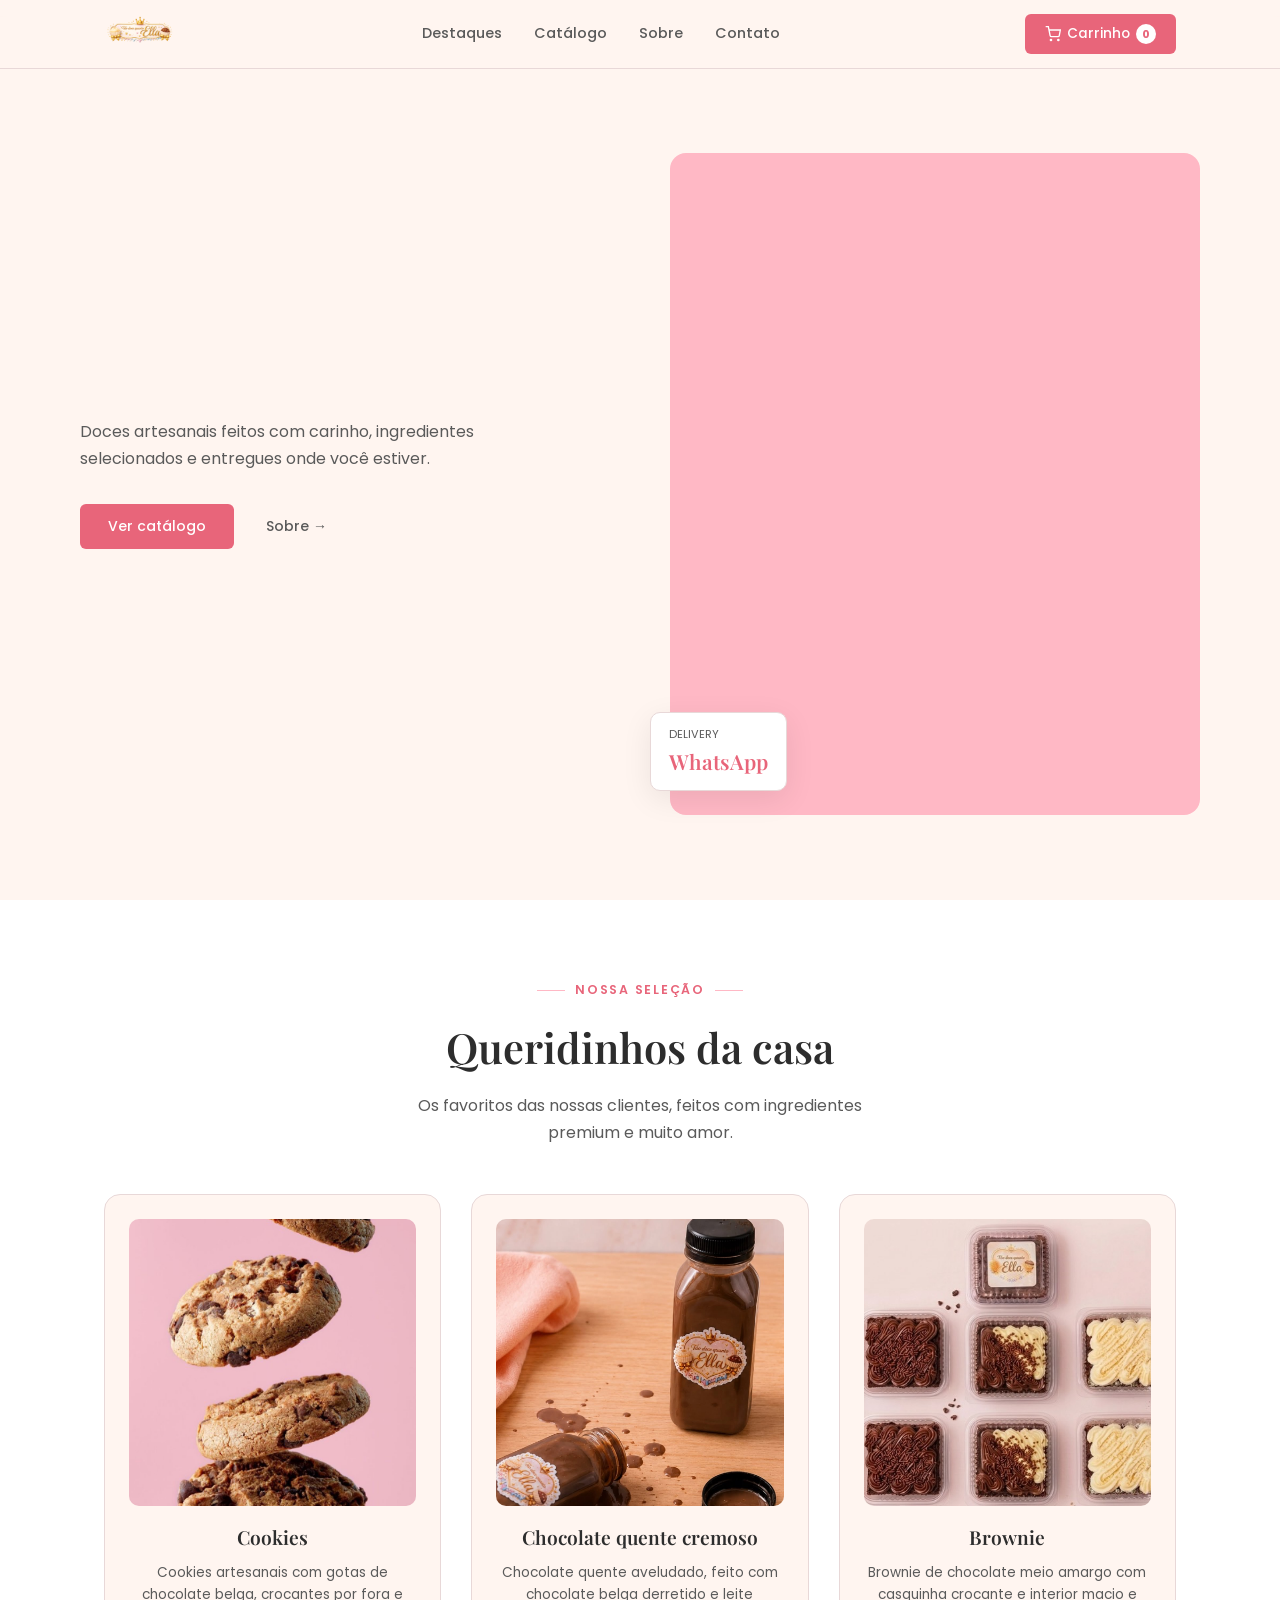
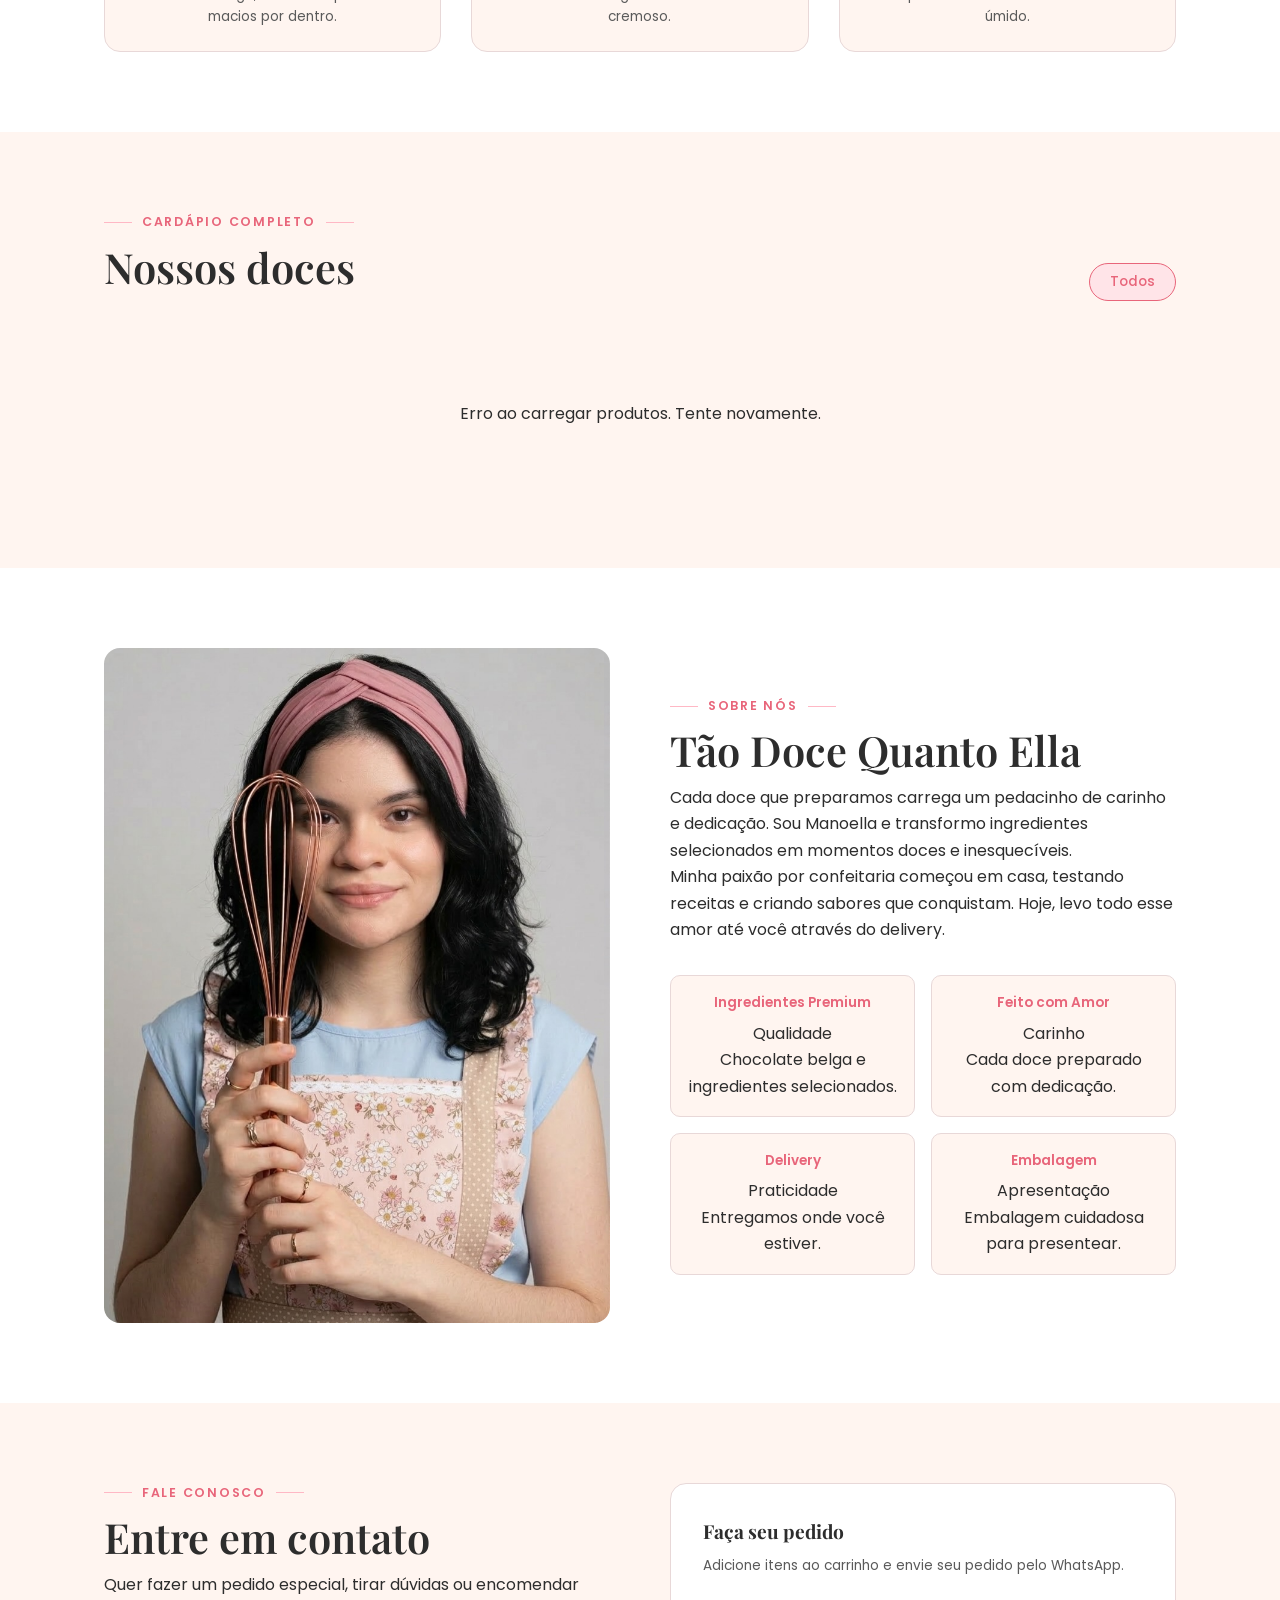
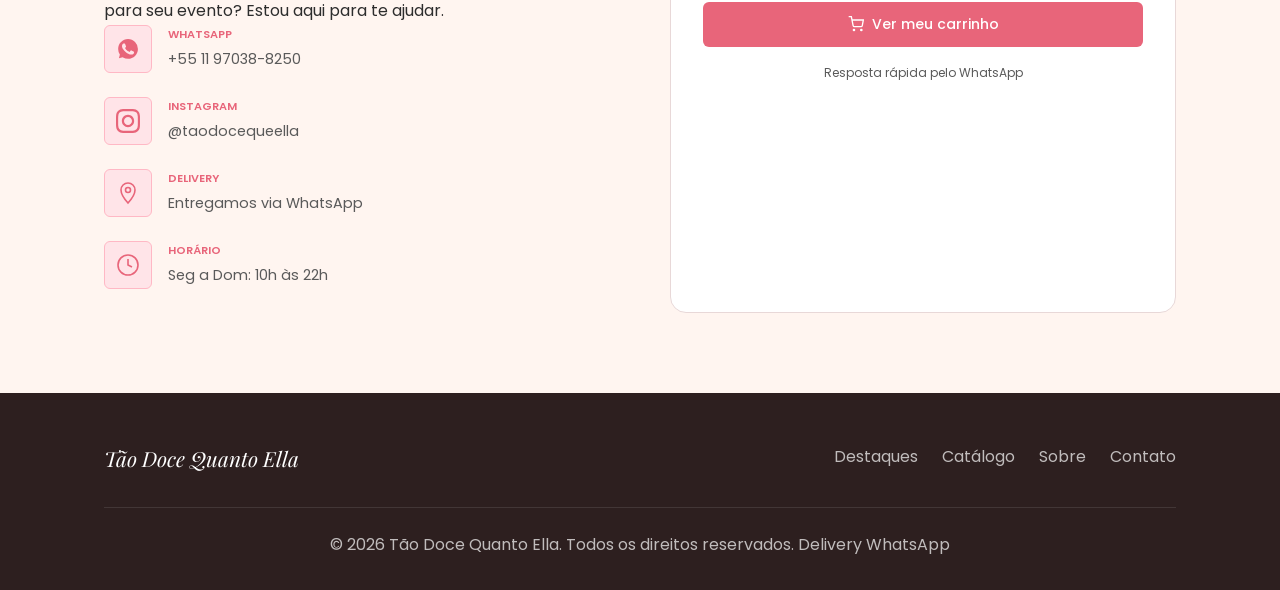
==== commit 0ead9052: "Update index.html" ====
--- a/index.html
+++ b/index.html
@@ -125,7 +125,6 @@
     .nav-links a:hover::after { transform: scaleX(1); }
     .nav-links a:hover { color: var(--texto); }
 
-    /* Carrinho desktop */
     #cart-btn {
       display: flex;
       align-items: center;
@@ -154,14 +153,12 @@
       padding: 0 4px;
     }
 
-    /* ── MOBILE NAV ─────────────────────────────────── */
     .nav-mobile-right {
       display: none;
       align-items: center;
       gap: 8px;
     }
 
-    /* Botão carrinho SEMPRE visível no mobile */
     #cart-btn-nav-mobile {
       display: flex;
       align-items: center;
@@ -227,7 +224,7 @@
     }
     #mobile-nav a:last-child { border-bottom: none; }
 
-    /* ── FLOATING CART (mobile) ──────────────────────── */
+    /* ── FLOATING CART ──────────────────────────────── */
     #floating-cart {
       display: none;
       position: fixed;
@@ -285,13 +282,23 @@
       max-width: 450px;
     }
     .hero-actions { display: flex; gap: 16px; flex-wrap: wrap; }
+
+    /* Vídeo hero */
     .hero-img-frame {
       aspect-ratio: 4/5;
       border-radius: var(--r-lg);
       background: var(--rosa-claro);
       overflow: hidden;
-    }
-    .hero-img-frame img { width: 100%; height: 100%; object-fit: cover; }
+      position: relative;
+    }
+    .hero-img-frame video {
+      width: 100%;
+      height: 100%;
+      object-fit: cover;
+      display: block;
+      pointer-events: none;
+    }
+
     .hero-image-wrap { position: relative; }
     .hero-badge {
       position: absolute;
@@ -359,7 +366,7 @@
     }
     .cat-btn:hover, .cat-btn.ativo { border-color: var(--rosa); color: var(--rosa); background: var(--rosa-pale); }
 
-    /* ── CARDS DE PRODUTO (estilo loja) ──────────────── */
+    /* ── CARDS DE PRODUTO ────────────────────────────── */
     .produtos-grid {
       display: grid;
       grid-template-columns: repeat(auto-fill, minmax(260px, 1fr));
@@ -381,9 +388,36 @@
       background: var(--rosa-claro);
       overflow: hidden;
       position: relative;
+      cursor: pointer;
     }
     .produto-img img { width: 100%; height: 100%; object-fit: cover; transition: transform 0.4s ease; }
     .produto-card:hover .produto-img img { transform: scale(1.04); }
+
+    /* Overlay "ver mais" na imagem */
+    .produto-img-overlay {
+      position: absolute;
+      inset: 0;
+      background: rgba(232,101,122,0);
+      display: flex;
+      align-items: center;
+      justify-content: center;
+      transition: background 0.3s ease;
+    }
+    .produto-img-overlay span {
+      color: white;
+      font-size: 0.8rem;
+      font-weight: 600;
+      letter-spacing: 0.06em;
+      opacity: 0;
+      transform: translateY(6px);
+      transition: opacity 0.3s ease, transform 0.3s ease;
+      background: rgba(0,0,0,0.35);
+      padding: 7px 16px;
+      border-radius: 30px;
+      backdrop-filter: blur(4px);
+    }
+    .produto-img:hover .produto-img-overlay { background: rgba(232,101,122,0.18); }
+    .produto-img:hover .produto-img-overlay span { opacity: 1; transform: translateY(0); }
 
     .produto-body {
       padding: 16px;
@@ -399,7 +433,16 @@
       letter-spacing: 0.08em;
       margin-bottom: 4px;
     }
-    .produto-nome { font-family: var(--ff-titulo); font-size: 1.05rem; font-weight: 600; margin-bottom: 6px; line-height: 1.3; }
+    .produto-nome {
+      font-family: var(--ff-titulo);
+      font-size: 1.05rem;
+      font-weight: 600;
+      margin-bottom: 6px;
+      line-height: 1.3;
+      cursor: pointer;
+      transition: color var(--trans);
+    }
+    .produto-nome:hover { color: var(--rosa); }
     .produto-desc {
       font-size: 0.82rem;
       color: var(--texto-sec);
@@ -411,7 +454,6 @@
       flex: 1;
     }
 
-    /* Rodapé do card — preço + botão como loja */
     .produto-footer {
       display: flex;
       align-items: center;
@@ -432,7 +474,6 @@
     }
     .produto-preco span { font-size: 0.85rem; font-weight: 400; color: var(--texto-sec); margin-right: 1px; }
 
-    /* Botão "Adicionar" — texto + ícone, ocupa mais espaço */
     .add-btn {
       display: flex;
       align-items: center;
@@ -449,6 +490,181 @@
     }
     .add-btn:hover { background: var(--rosa-dark); transform: translateY(-1px); box-shadow: 0 4px 14px rgba(232,101,122,0.35); }
     .add-btn svg { flex-shrink: 0; }
+
+    /* ── MODAL PRODUTO ───────────────────────────────── */
+    #produto-overlay {
+      position: fixed;
+      inset: 0;
+      background: rgba(0,0,0,0.55);
+      z-index: 1100;
+      opacity: 0;
+      visibility: hidden;
+      transition: opacity 0.3s ease, visibility 0.3s ease;
+      display: flex;
+      align-items: center;
+      justify-content: center;
+      padding: 20px;
+    }
+    #produto-overlay.open { opacity: 1; visibility: visible; }
+
+    #produto-modal {
+      background: white;
+      border-radius: var(--r-lg);
+      width: 100%;
+      max-width: 820px;
+      max-height: 90vh;
+      overflow-y: auto;
+      display: grid;
+      grid-template-columns: 1fr 1fr;
+      position: relative;
+      transform: scale(0.94) translateY(16px);
+      transition: transform 0.3s ease;
+      box-shadow: 0 32px 80px rgba(0,0,0,0.2);
+    }
+    #produto-overlay.open #produto-modal { transform: scale(1) translateY(0); }
+
+    .modal-img-side {
+      aspect-ratio: unset;
+      min-height: 380px;
+      background: var(--rosa-claro);
+      overflow: hidden;
+      border-radius: var(--r-lg) 0 0 var(--r-lg);
+      position: relative;
+    }
+    .modal-img-side img {
+      width: 100%;
+      height: 100%;
+      object-fit: cover;
+    }
+    .modal-img-badge {
+      position: absolute;
+      top: 16px;
+      left: 16px;
+      background: white;
+      color: var(--rosa);
+      font-size: 0.68rem;
+      font-weight: 700;
+      text-transform: uppercase;
+      letter-spacing: 0.08em;
+      padding: 4px 12px;
+      border-radius: 20px;
+      border: 1px solid var(--rosa-claro);
+    }
+
+    .modal-content-side {
+      padding: 36px 32px;
+      display: flex;
+      flex-direction: column;
+    }
+    .modal-close {
+      position: absolute;
+      top: 16px;
+      right: 16px;
+      width: 36px;
+      height: 36px;
+      border-radius: 50%;
+      background: white;
+      border: 1px solid var(--borda);
+      display: flex;
+      align-items: center;
+      justify-content: center;
+      cursor: pointer;
+      font-size: 1rem;
+      transition: var(--trans);
+      z-index: 2;
+      line-height: 1;
+      color: var(--texto-sec);
+    }
+    .modal-close:hover { background: var(--rosa-pale); color: var(--rosa); border-color: var(--rosa-claro); }
+
+    .modal-cat {
+      font-size: 0.7rem;
+      font-weight: 700;
+      text-transform: uppercase;
+      letter-spacing: 0.1em;
+      color: var(--rosa);
+      margin-bottom: 10px;
+    }
+    .modal-nome {
+      font-family: var(--ff-titulo);
+      font-size: clamp(1.4rem, 3vw, 2rem);
+      font-weight: 700;
+      color: var(--texto);
+      line-height: 1.2;
+      margin-bottom: 16px;
+    }
+    .modal-divider {
+      height: 1px;
+      background: var(--borda);
+      margin: 16px 0;
+    }
+    .modal-desc {
+      font-size: 0.9rem;
+      color: var(--texto-sec);
+      line-height: 1.7;
+      flex: 1;
+    }
+    .modal-preco-row {
+      display: flex;
+      align-items: center;
+      gap: 12px;
+      margin-top: 20px;
+      padding: 16px;
+      background: var(--creme);
+      border-radius: var(--r-md);
+      border: 1px solid var(--borda);
+    }
+    .modal-preco-label { font-size: 0.72rem; text-transform: uppercase; letter-spacing: 0.06em; color: var(--texto-sec); }
+    .modal-preco-val {
+      font-family: var(--ff-titulo);
+      font-size: 2rem;
+      font-weight: 700;
+      color: var(--rosa);
+      line-height: 1;
+    }
+    .modal-preco-val span { font-size: 1rem; font-weight: 400; color: var(--texto-sec); margin-right: 2px; }
+    .modal-actions {
+      display: flex;
+      flex-direction: column;
+      gap: 10px;
+      margin-top: 20px;
+    }
+    .modal-add-btn {
+      width: 100%;
+      padding: 14px;
+      background: var(--rosa);
+      color: white;
+      border-radius: var(--r-sm);
+      font-size: 0.95rem;
+      font-weight: 600;
+      display: flex;
+      align-items: center;
+      justify-content: center;
+      gap: 8px;
+      transition: var(--trans);
+      border: none;
+      cursor: pointer;
+      font-family: inherit;
+    }
+    .modal-add-btn:hover { background: var(--rosa-dark); transform: translateY(-1px); box-shadow: 0 6px 20px rgba(232,101,122,0.35); }
+    .modal-wpp-btn {
+      width: 100%;
+      padding: 12px;
+      background: transparent;
+      color: #25D366;
+      border: 1.5px solid #25D366;
+      border-radius: var(--r-sm);
+      font-size: 0.88rem;
+      font-weight: 600;
+      display: flex;
+      align-items: center;
+      justify-content: center;
+      gap: 8px;
+      transition: var(--trans);
+      cursor: pointer;
+      font-family: inherit;
+    }
+    .modal-wpp-btn:hover { background: #f0fff5; }
 
     /* ── SOBRE ───────────────────────────────────────── */
     #sobre { padding: 80px 0; background: white; }
@@ -722,12 +938,10 @@
 
     /* ── RESPONSIVO ──────────────────────────────────── */
     @media (max-width: 768px) {
-      /* Hamburguer e botão carrinho visíveis juntos */
       .hamburger { display: flex; }
       .nav-mobile-right { display: flex; }
       .nav-links, .nav-right-desktop { display: none; }
 
-      /* Floating cart ativo */
       #floating-cart.tem-itens { display: flex; }
 
       .hero-inner { grid-template-columns: 1fr; text-align: center; gap: 32px; }
@@ -742,16 +956,27 @@
       .sobre-valores { grid-template-columns: 1fr; }
       .produtos-grid { grid-template-columns: repeat(auto-fill, minmax(160px, 1fr)); gap: 14px; }
 
-      /* Cards menores no mobile */
       .produto-body { padding: 12px; }
       .produto-nome { font-size: 0.95rem; }
       .add-btn { padding: 9px 12px; font-size: 0.78rem; }
       .produto-preco { font-size: 1.2rem; }
 
+      /* Modal mobile — coluna única */
+      #produto-modal {
+        grid-template-columns: 1fr;
+        max-height: 92vh;
+      }
+      .modal-img-side {
+        min-height: 240px;
+        border-radius: var(--r-lg) var(--r-lg) 0 0;
+        max-height: 260px;
+      }
+      .modal-content-side { padding: 24px 20px; }
+      .modal-nome { font-size: 1.4rem; }
+
       .footer-inner { flex-direction: column; text-align: center; }
       .footer-links { justify-content: center; }
 
-      /* Toast acima do floating cart */
       #toast-container { bottom: 90px; }
     }
 
@@ -769,7 +994,6 @@
       <img src="/static/img/logo-pequena.png" alt="Tão Doce Quanto Ella" class="nav-logo-img" onerror="this.style.display='none'">
     </a>
 
-    <!-- Links desktop -->
     <div class="nav-links">
       <a href="#destaques">Destaques</a>
       <a href="#catalogo">Catálogo</a>
@@ -777,7 +1001,6 @@
       <a href="#contato">Contato</a>
     </div>
 
-    <!-- Carrinho desktop -->
     <div class="nav-right-desktop">
       <button id="cart-btn">
         <svg width="16" height="16" viewBox="0 0 24 24" fill="none" stroke="currentColor" stroke-width="2">
@@ -789,7 +1012,6 @@
       </button>
     </div>
 
-    <!-- Mobile: carrinho aparente + hamburguer -->
     <div class="nav-mobile-right">
       <button id="cart-btn-nav-mobile" aria-label="Carrinho">
         <svg width="20" height="20" viewBox="0 0 24 24" fill="none" stroke="currentColor" stroke-width="2">
@@ -813,7 +1035,7 @@
   <a href="#contato">📞 Contato</a>
 </div>
 
-<!-- ── FLOATING CART (mobile, só aparece com itens) ── -->
+<!-- ── FLOATING CART ── -->
 <button id="floating-cart" onclick="openCart()">
   <svg width="20" height="20" viewBox="0 0 24 24" fill="none" stroke="currentColor" stroke-width="2.2">
     <circle cx="9" cy="21" r="1"/><circle cx="20" cy="21" r="1"/>
@@ -836,7 +1058,16 @@
     </div>
     <div class="hero-image-wrap">
       <div class="hero-img-frame">
-        <img src="/static/img/hero-doces.jpg" alt="Doces artesanais" onerror="this.src='https://placehold.co/600x750/FFB8C5/E8657A'">
+        <video
+          src="/static/img/hero-doces.mp4"
+          autoplay
+          loop
+          muted
+          playsinline
+          disablepictureinpicture
+          disableremoteplayback
+          preload="auto"
+        ></video>
       </div>
       <div class="hero-badge">
         <div class="hero-badge-label">Delivery</div>
@@ -1012,6 +1243,39 @@
   </div>
 </aside>
 
+<!-- ── MODAL PRODUTO ──────────────────────────────── -->
+<div id="produto-overlay">
+  <div id="produto-modal" role="dialog" aria-modal="true" aria-labelledby="modal-nome-titulo">
+    <div class="modal-img-side" id="modal-img-side">
+      <img id="modal-img" src="" alt="">
+      <div class="modal-img-badge" id="modal-img-badge"></div>
+    </div>
+    <div class="modal-content-side">
+      <button class="modal-close" id="modal-close" aria-label="Fechar">✕</button>
+      <div class="modal-cat" id="modal-cat"></div>
+      <h2 class="modal-nome" id="modal-nome-titulo"></h2>
+      <div class="modal-divider"></div>
+      <p class="modal-desc" id="modal-desc"></p>
+      <div class="modal-preco-row">
+        <div>
+          <div class="modal-preco-label">Preço</div>
+          <div class="modal-preco-val" id="modal-preco"><span>R$</span>0,00</div>
+        </div>
+      </div>
+      <div class="modal-actions">
+        <button class="modal-add-btn" id="modal-add-btn">
+          <svg width="16" height="16" viewBox="0 0 24 24" fill="none" stroke="currentColor" stroke-width="2.5"><line x1="12" y1="5" x2="12" y2="19"/><line x1="5" y1="12" x2="19" y2="12"/></svg>
+          Adicionar ao carrinho
+        </button>
+        <button class="modal-wpp-btn" id="modal-wpp-btn">
+          <svg width="16" height="16" viewBox="0 0 24 24" fill="currentColor"><path d="M17.472 14.382c-.297-.149-1.758-.867-2.03-.967-.273-.099-.471-.148-.67.15-.197.297-.767.966-.94 1.164-.173.199-.347.223-.644.075-.297-.15-1.255-.463-2.39-1.475-.883-.788-1.48-1.761-1.653-2.059-.173-.297-.018-.458.13-.606.134-.133.298-.347.446-.52.149-.174.198-.298.298-.497.099-.198.05-.371-.025-.52-.075-.149-.669-1.612-.916-2.207-.242-.579-.487-.5-.669-.51-.173-.008-.371-.01-.57-.01-.198 0-.52.074-.792.372-.272.297-1.04 1.016-1.04 2.479 0 1.462 1.065 2.875 1.213 3.074.149.198 2.096 3.2 5.077 4.487.709.306 1.262.489 1.694.625.712.227 1.36.195 1.871.118.571-.085 1.758-.719 2.006-1.413.248-.694.248-1.289.173-1.413-.074-.124-.272-.198-.57-.347m-5.421 7.403h-.004a9.87 9.87 0 01-5.031-1.378l-.361-.214-3.741.982.998-3.648-.235-.374a9.86 9.86 0 01-1.51-5.26c.001-5.45 4.436-9.884 9.888-9.884 2.64 0 5.122 1.03 6.988 2.898a9.825 9.825 0 012.893 6.994c-.003 5.45-4.437 9.884-9.885 9.884z"/></svg>
+          Pedir só este item pelo WhatsApp
+        </button>
+      </div>
+    </div>
+  </div>
+</div>
+
 <div id="toast-container"></div>
 
 <script>
@@ -1021,6 +1285,7 @@
   let categoriaAtiva = 'todos';
   const WHATSAPP_NUMERO = '5511970388250';
 
+  // ── TOAST ──────────────────────────────────────────
   function showToast(msg, type) {
     const container = document.getElementById('toast-container');
     const el = document.createElement('div');
@@ -1030,29 +1295,27 @@
     setTimeout(() => el.remove(), 3000);
   }
 
+  // ── CARRINHO CONTADOR ──────────────────────────────
   function atualizarCarrinhoContador() {
     const total = carrinho.reduce((s, i) => s + i.quantidade, 0);
 
-    // Desktop
     document.getElementById('cart-count').textContent = total;
 
-    // Nav mobile — badge bubble
     const navMobileCount = document.getElementById('cart-count-nav-mobile');
     navMobileCount.textContent = total;
     navMobileCount.classList.toggle('hidden', total === 0);
 
-    // Floating cart
     const floatingCart = document.getElementById('floating-cart');
     document.getElementById('floating-cart-count').textContent = total;
     floatingCart.classList.toggle('tem-itens', total > 0);
 
-    // Cabeçalho do drawer
     const headCount = document.getElementById('cart-head-count');
     if (headCount) headCount.textContent = `${total} ${total === 1 ? 'item' : 'itens'}`;
 
     localStorage.setItem('carrinho', JSON.stringify(carrinho));
   }
 
+  // ── CARRINHO MODAL ─────────────────────────────────
   function atualizarCarrinhoModal() {
     const container = document.getElementById('cart-items');
     const totalSpan = document.getElementById('cart-total');
@@ -1126,6 +1389,59 @@
     document.body.style.overflow = '';
   }
 
+  // ── MODAL PRODUTO ──────────────────────────────────
+  let produtoAtualModal = null;
+
+  window.abrirModalProduto = function(produto) {
+    produtoAtualModal = produto;
+
+    const imgUrl = produto.imagem_url || '/static/img/placeholder.jpg';
+    document.getElementById('modal-img').src = imgUrl;
+    document.getElementById('modal-img').alt = produto.nome;
+    document.getElementById('modal-img').onerror = function() { this.src = '/static/img/placeholder.jpg'; };
+    document.getElementById('modal-img-badge').textContent = produto.categoria || '';
+    document.getElementById('modal-cat').textContent = produto.categoria || '';
+    document.getElementById('modal-nome-titulo').textContent = produto.nome;
+    document.getElementById('modal-desc').textContent = produto.descricao || 'Sem descrição disponível.';
+    document.getElementById('modal-preco').innerHTML = `<span>R$</span>${produto.preco.toFixed(2).replace('.',',')}`;
+
+    document.getElementById('produto-overlay').classList.add('open');
+    document.body.style.overflow = 'hidden';
+  };
+
+  function fecharModalProduto() {
+    document.getElementById('produto-overlay').classList.remove('open');
+    document.body.style.overflow = '';
+    produtoAtualModal = null;
+  }
+
+  document.getElementById('modal-close').addEventListener('click', fecharModalProduto);
+  document.getElementById('produto-overlay').addEventListener('click', function(e) {
+    if (e.target === this) fecharModalProduto();
+  });
+
+  document.getElementById('modal-add-btn').addEventListener('click', function() {
+    if (!produtoAtualModal) return;
+    adicionarAoCarrinho(produtoAtualModal);
+    fecharModalProduto();
+  });
+
+  document.getElementById('modal-wpp-btn').addEventListener('click', function() {
+    if (!produtoAtualModal) return;
+    const p = produtoAtualModal;
+    const msg = `Olá! Tenho interesse no produto:%0A%0A*${p.nome}*%0APreço: R$ ${p.preco.toFixed(2).replace('.',',')}%0A%0AGostaria de fazer um pedido! 🍬`;
+    window.open(`https://wa.me/${WHATSAPP_NUMERO}?text=${msg}`, '_blank');
+  });
+
+  // Fechar modal com ESC
+  document.addEventListener('keydown', function(e) {
+    if (e.key === 'Escape') {
+      fecharModalProduto();
+      closeCart();
+    }
+  });
+
+  // ── PEDIDO WHATSAPP ────────────────────────────────
   document.getElementById('btn-pedido')?.addEventListener('click', function() {
     const nome = document.getElementById('cliente-nome').value.trim();
     const obs = document.getElementById('cliente-obs').value.trim();
@@ -1151,6 +1467,7 @@
     showToast('Pedido enviado! Redirecionando ao WhatsApp.', 'success');
   });
 
+  // ── CARREGAR PRODUTOS ──────────────────────────────
   async function carregarProdutos() {
     const grid = document.getElementById('produtos-grid');
     try {
@@ -1193,14 +1510,24 @@
     let html = '';
     for (let p of filtered) {
       const imgUrl = p.imagem ? `${API}/uploads/${p.imagem}` : '/static/img/placeholder.jpg';
+      const produtoData = JSON.stringify({
+        id: p.id,
+        nome: p.nome.replace(/'/g, "\\'"),
+        preco: p.preco,
+        imagem_url: imgUrl,
+        categoria: (p.categoria || '').replace(/'/g, "\\'"),
+        descricao: (p.descricao || '').replace(/'/g, "\\'")
+      }).replace(/"/g, '&quot;');
+
       html += `
         <div class="produto-card">
-          <div class="produto-img">
+          <div class="produto-img" onclick="abrirModalProduto(${produtoData.replace(/&quot;/g, '"').replace(/'/g, "\\'")})" title="Ver detalhes">
             <img src="${imgUrl}" alt="${p.nome}" loading="lazy" onerror="this.src='/static/img/placeholder.jpg'">
+            <div class="produto-img-overlay"><span>Ver detalhes</span></div>
           </div>
           <div class="produto-body">
             <div class="produto-cat">${p.categoria}</div>
-            <h3 class="produto-nome">${p.nome}</h3>
+            <h3 class="produto-nome" onclick="abrirModalProduto(${produtoData.replace(/&quot;/g, '"').replace(/'/g, "\\'")})">${p.nome}</h3>
             <p class="produto-desc">${p.descricao || ''}</p>
             <div class="produto-footer">
               <div class="produto-preco-wrap">
@@ -1219,7 +1546,7 @@
     grid.innerHTML = html;
   }
 
-  // Eventos
+  // ── EVENTOS ────────────────────────────────────────
   document.getElementById('cart-close')?.addEventListener('click', closeCart);
   document.getElementById('cart-overlay')?.addEventListener('click', closeCart);
   document.getElementById('cart-btn')?.addEventListener('click', openCart);
@@ -1229,7 +1556,6 @@
     document.getElementById('catalogo').scrollIntoView({ behavior: 'smooth' });
   });
 
-  // Hamburguer
   const hamburger = document.getElementById('hamburger');
   const mobileNav = document.getElementById('mobile-nav');
   hamburger?.addEventListener('click', () => {
@@ -1243,16 +1569,14 @@
     });
   });
 
-  // Scroll navbar
   window.addEventListener('scroll', () => {
     document.getElementById('navbar').classList.toggle('scrolled', window.scrollY > 50);
   });
 
-  // Copyright
   document.getElementById('copyright-year').textContent =
     `© ${new Date().getFullYear()} Tão Doce Quanto Ella. Todos os direitos reservados. Delivery WhatsApp`;
 
-  // Init
+  // ── INIT ───────────────────────────────────────────
   carregarProdutos();
   atualizarCarrinhoContador();
 </script>
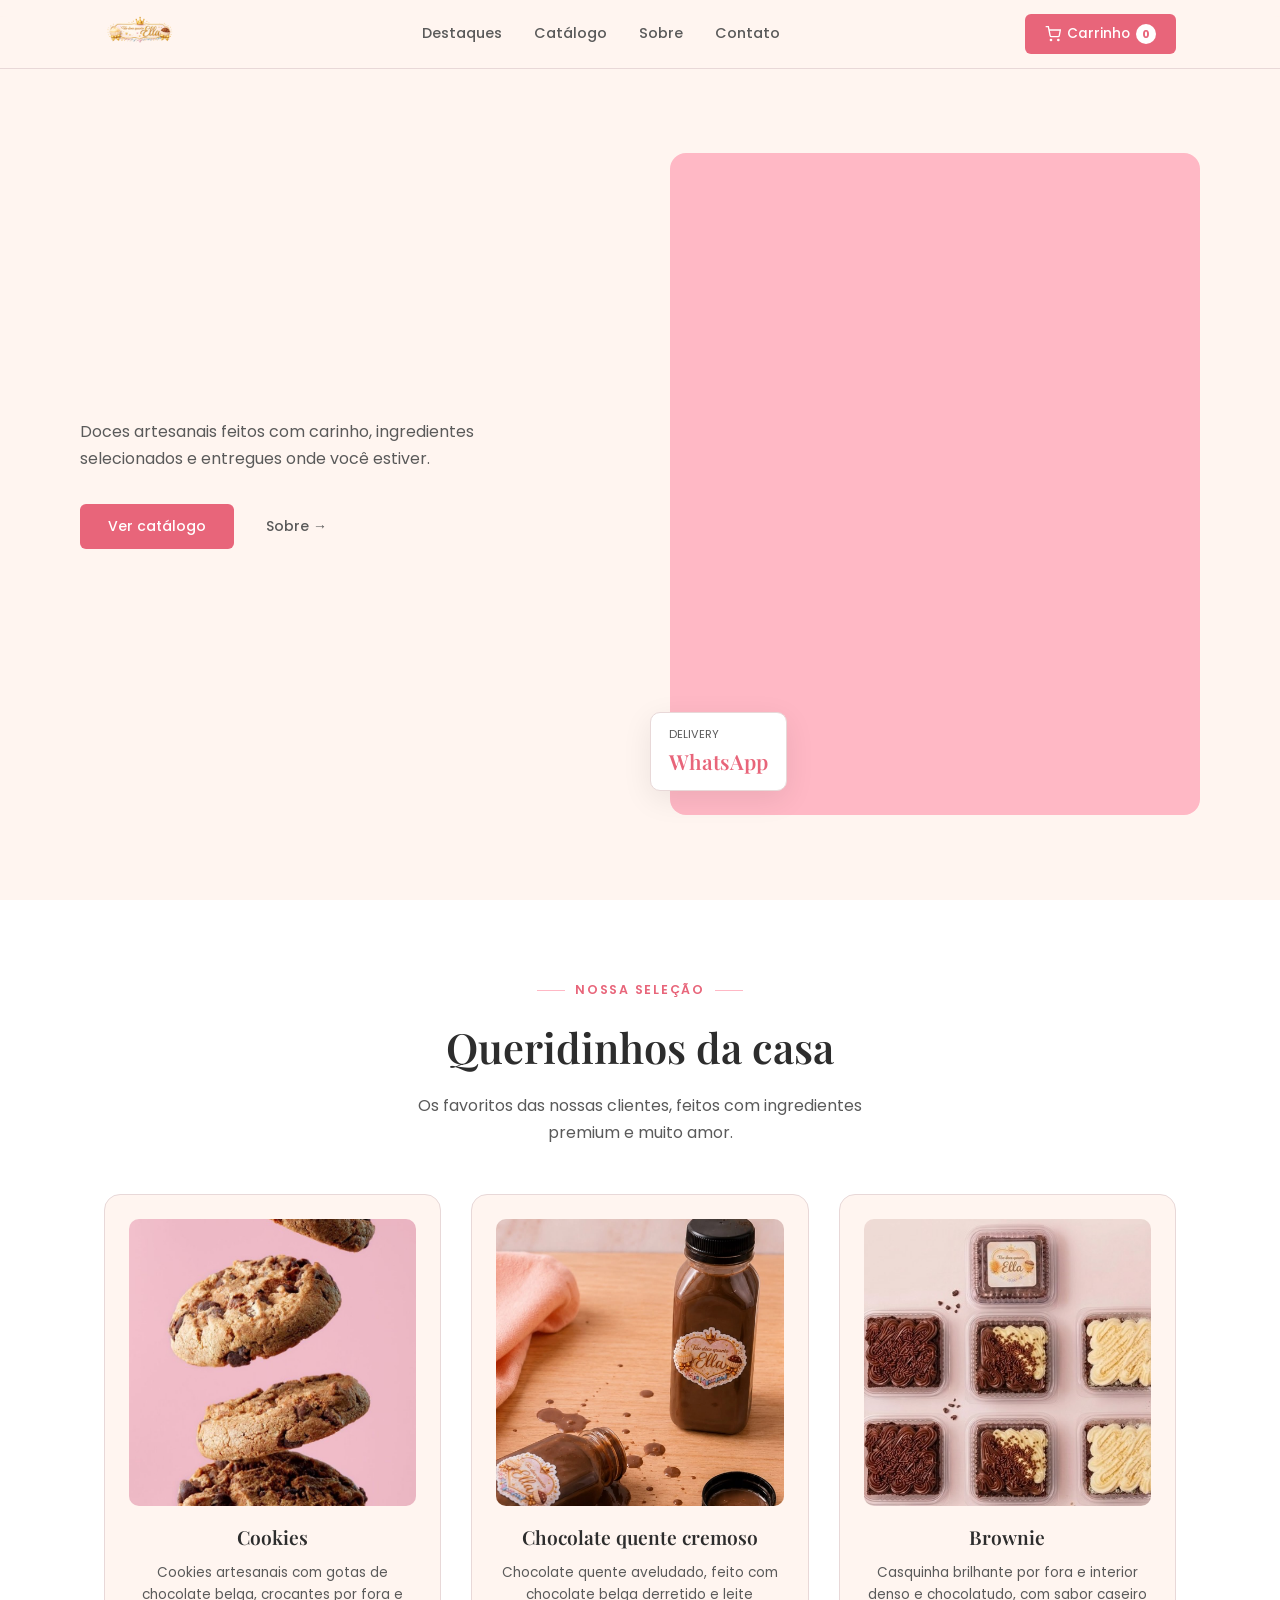
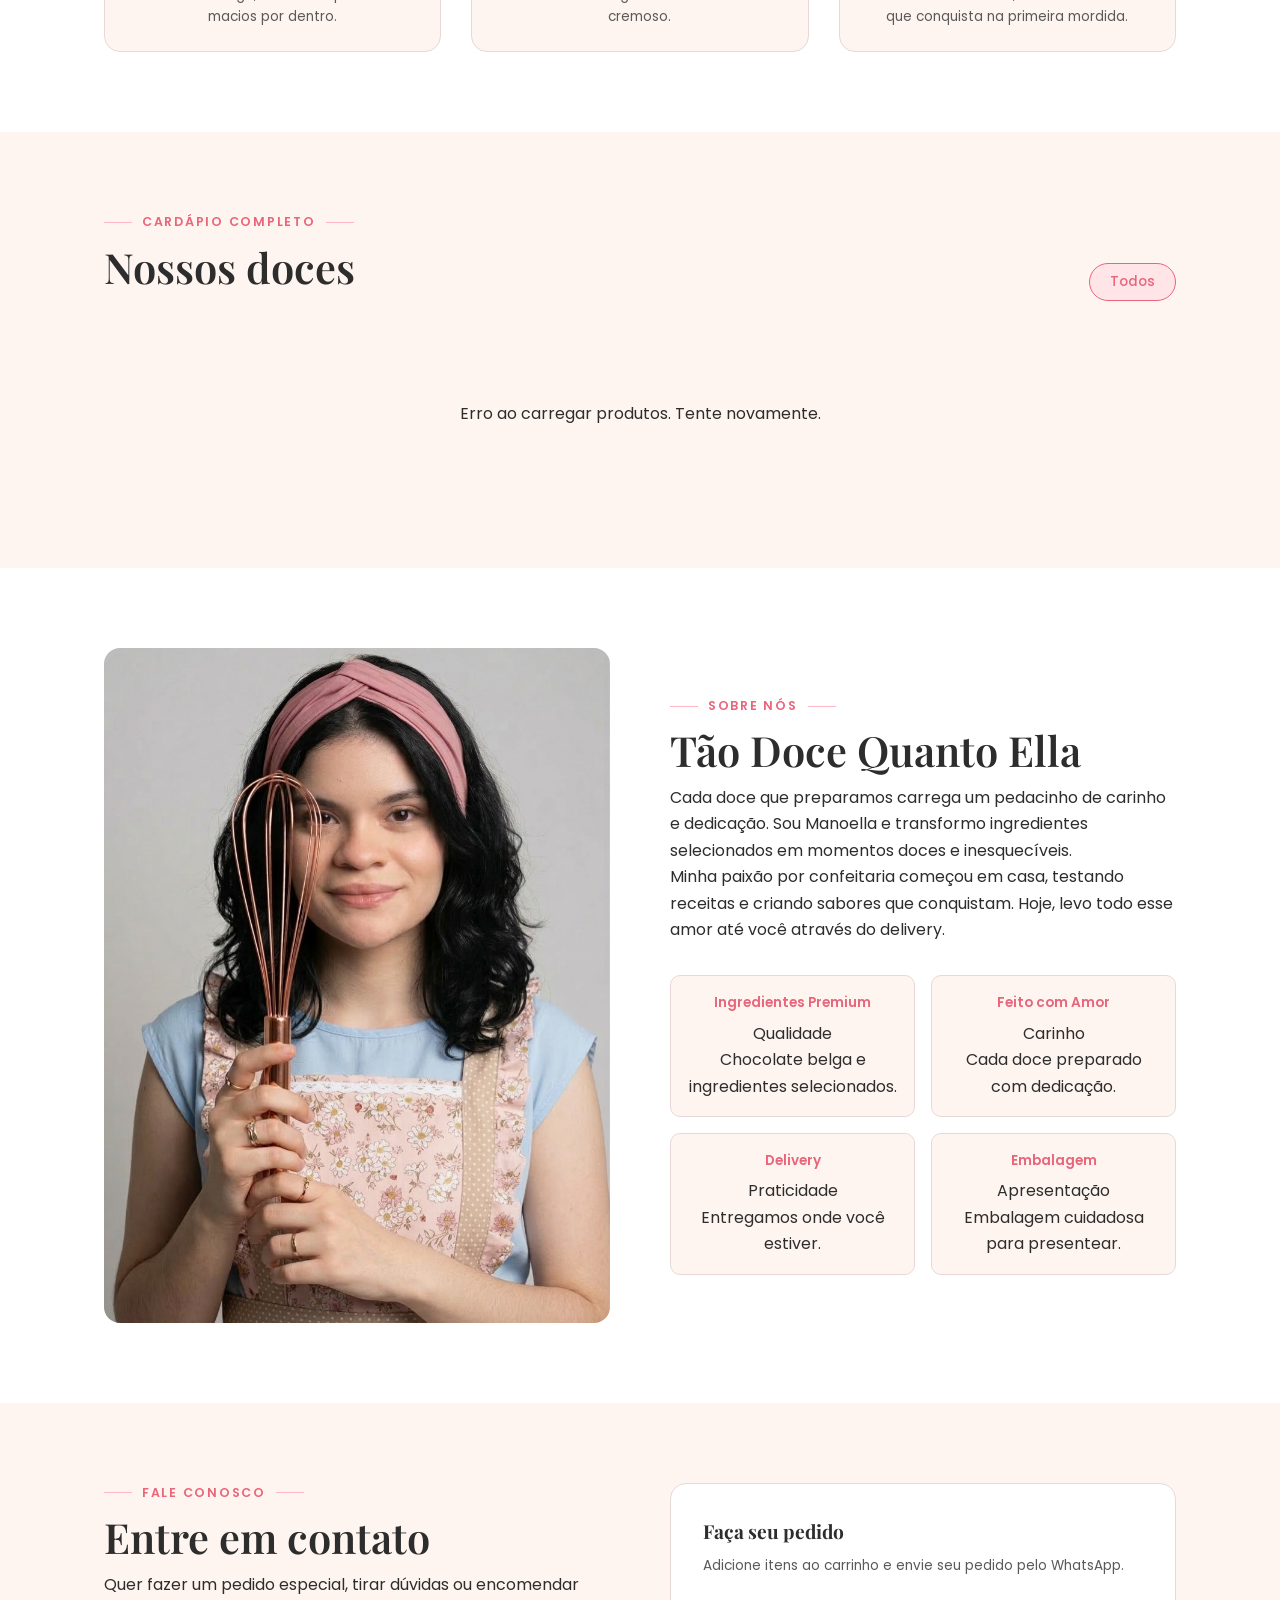
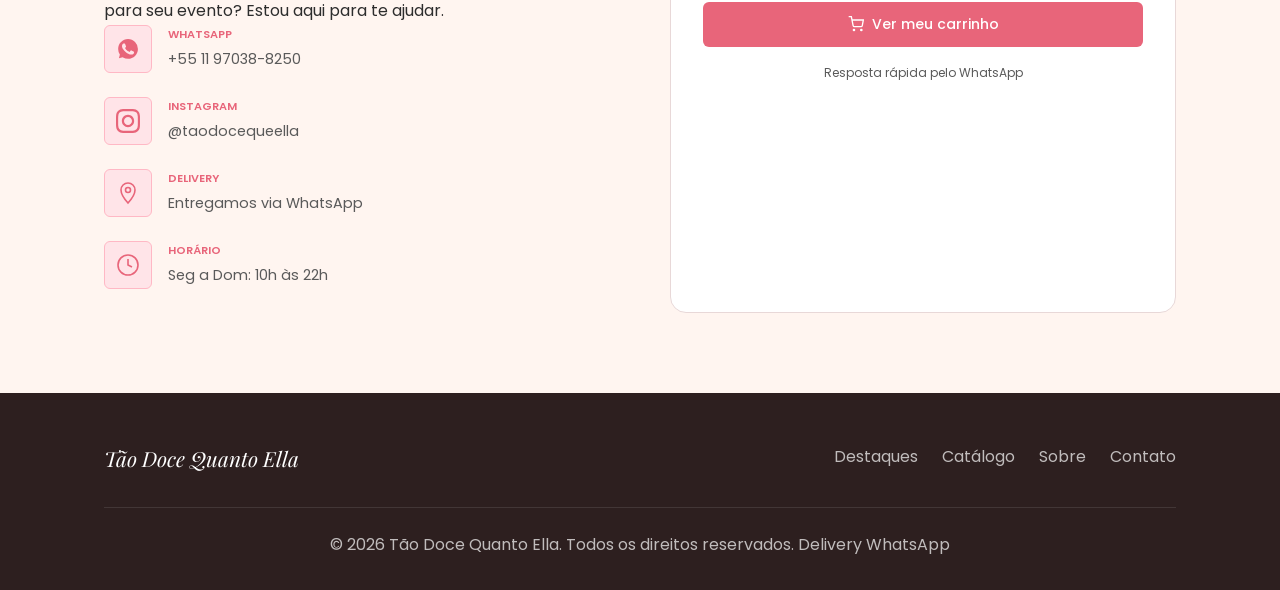
==== commit 306cb839: "Update index.html" ====
--- a/index.html
+++ b/index.html
@@ -1099,7 +1099,8 @@
       <div class="destaque-card">
         <div class="destaque-img"><img src="/static/img/destaque-brownie.jpg" alt="Brownie" onerror="this.src='https://placehold.co/400x400/FFB8C5/E8657A?text=Brownie'"></div>
         <div class="destaque-titulo">Brownie</div>
-        <div class="destaque-desc">Brownie de chocolate meio amargo com casquinha crocante e interior macio e úmido.</div>
+        <div class="destaque-desc">Casquinha brilhante por fora e interior denso e chocolatudo, com sabor caseiro que conquista na primeira mordida.
+</div>
       </div>
     </div>
   </div>
@@ -1395,16 +1396,25 @@
   window.abrirModalProduto = function(produto) {
     produtoAtualModal = produto;
 
-    const imgUrl = produto.imagem_url || '/static/img/placeholder.jpg';
-    document.getElementById('modal-img').src = imgUrl;
-    document.getElementById('modal-img').alt = produto.nome;
-    document.getElementById('modal-img').onerror = function() { this.src = '/static/img/placeholder.jpg'; };
+    // Monta a URL da imagem da mesma forma que renderizarProdutos
+    const imgUrl = produto.imagem
+      ? `${API}/uploads/${produto.imagem}`
+      : (produto.imagem_url || '/static/img/placeholder.jpg');
+
+    const modalImg = document.getElementById('modal-img');
+    modalImg.src = imgUrl;
+    modalImg.alt = produto.nome;
+    modalImg.onerror = function() { this.src = '/static/img/placeholder.jpg'; };
+
     document.getElementById('modal-img-badge').textContent = produto.categoria || '';
     document.getElementById('modal-cat').textContent = produto.categoria || '';
     document.getElementById('modal-nome-titulo').textContent = produto.nome;
     document.getElementById('modal-desc').textContent = produto.descricao || 'Sem descrição disponível.';
     document.getElementById('modal-preco').innerHTML = `<span>R$</span>${produto.preco.toFixed(2).replace('.',',')}`;
 
+    // Guarda imgUrl resolvida para uso nos botões do modal
+    produtoAtualModal._imgUrl = imgUrl;
+
     document.getElementById('produto-overlay').classList.add('open');
     document.body.style.overflow = 'hidden';
   };
@@ -1422,7 +1432,8 @@
 
   document.getElementById('modal-add-btn').addEventListener('click', function() {
     if (!produtoAtualModal) return;
-    adicionarAoCarrinho(produtoAtualModal);
+    const p = produtoAtualModal;
+    adicionarAoCarrinho({ id: p.id, nome: p.nome, preco: p.preco, imagem_url: p._imgUrl || '/static/img/placeholder.jpg' });
     fecharModalProduto();
   });
 
@@ -1510,31 +1521,22 @@
     let html = '';
     for (let p of filtered) {
       const imgUrl = p.imagem ? `${API}/uploads/${p.imagem}` : '/static/img/placeholder.jpg';
-      const produtoData = JSON.stringify({
-        id: p.id,
-        nome: p.nome.replace(/'/g, "\\'"),
-        preco: p.preco,
-        imagem_url: imgUrl,
-        categoria: (p.categoria || '').replace(/'/g, "\\'"),
-        descricao: (p.descricao || '').replace(/'/g, "\\'")
-      }).replace(/"/g, '&quot;');
-
       html += `
         <div class="produto-card">
-          <div class="produto-img" onclick="abrirModalProduto(${produtoData.replace(/&quot;/g, '"').replace(/'/g, "\\'")})" title="Ver detalhes">
+          <div class="produto-img produto-abre-modal" data-id="${p.id}" title="Ver detalhes">
             <img src="${imgUrl}" alt="${p.nome}" loading="lazy" onerror="this.src='/static/img/placeholder.jpg'">
             <div class="produto-img-overlay"><span>Ver detalhes</span></div>
           </div>
           <div class="produto-body">
             <div class="produto-cat">${p.categoria}</div>
-            <h3 class="produto-nome" onclick="abrirModalProduto(${produtoData.replace(/&quot;/g, '"').replace(/'/g, "\\'")})">${p.nome}</h3>
+            <h3 class="produto-nome produto-abre-modal" data-id="${p.id}">${p.nome}</h3>
             <p class="produto-desc">${p.descricao || ''}</p>
             <div class="produto-footer">
               <div class="produto-preco-wrap">
                 <span class="produto-preco-label">Preço</span>
                 <div class="produto-preco"><span>R$</span>${p.preco.toFixed(2).replace('.',',')}</div>
               </div>
-              <button class="add-btn" onclick="adicionarAoCarrinho({id:${p.id},nome:'${p.nome.replace(/'/g,"\\'")}',preco:${p.preco},imagem_url:'${imgUrl}'})">
+              <button class="add-btn produto-add-btn" data-id="${p.id}">
                 <svg width="14" height="14" viewBox="0 0 24 24" fill="none" stroke="currentColor" stroke-width="2.5"><line x1="12" y1="5" x2="12" y2="19"/><line x1="5" y1="12" x2="19" y2="12"/></svg>
                 Adicionar
               </button>
@@ -1544,6 +1546,26 @@
       `;
     }
     grid.innerHTML = html;
+
+    // Delegação de eventos — sem onclick inline
+    grid.querySelectorAll('.produto-abre-modal').forEach(el => {
+      el.addEventListener('click', function() {
+        const id = parseInt(this.dataset.id);
+        const p = produtos.find(x => x.id === id);
+        if (p) abrirModalProduto(p);
+      });
+    });
+
+    grid.querySelectorAll('.produto-add-btn').forEach(el => {
+      el.addEventListener('click', function(e) {
+        e.stopPropagation();
+        const id = parseInt(this.dataset.id);
+        const p = produtos.find(x => x.id === id);
+        if (!p) return;
+        const imgUrl = p.imagem ? `${API}/uploads/${p.imagem}` : '/static/img/placeholder.jpg';
+        adicionarAoCarrinho({ id: p.id, nome: p.nome, preco: p.preco, imagem_url: imgUrl });
+      });
+    });
   }
 
   // ── EVENTOS ────────────────────────────────────────
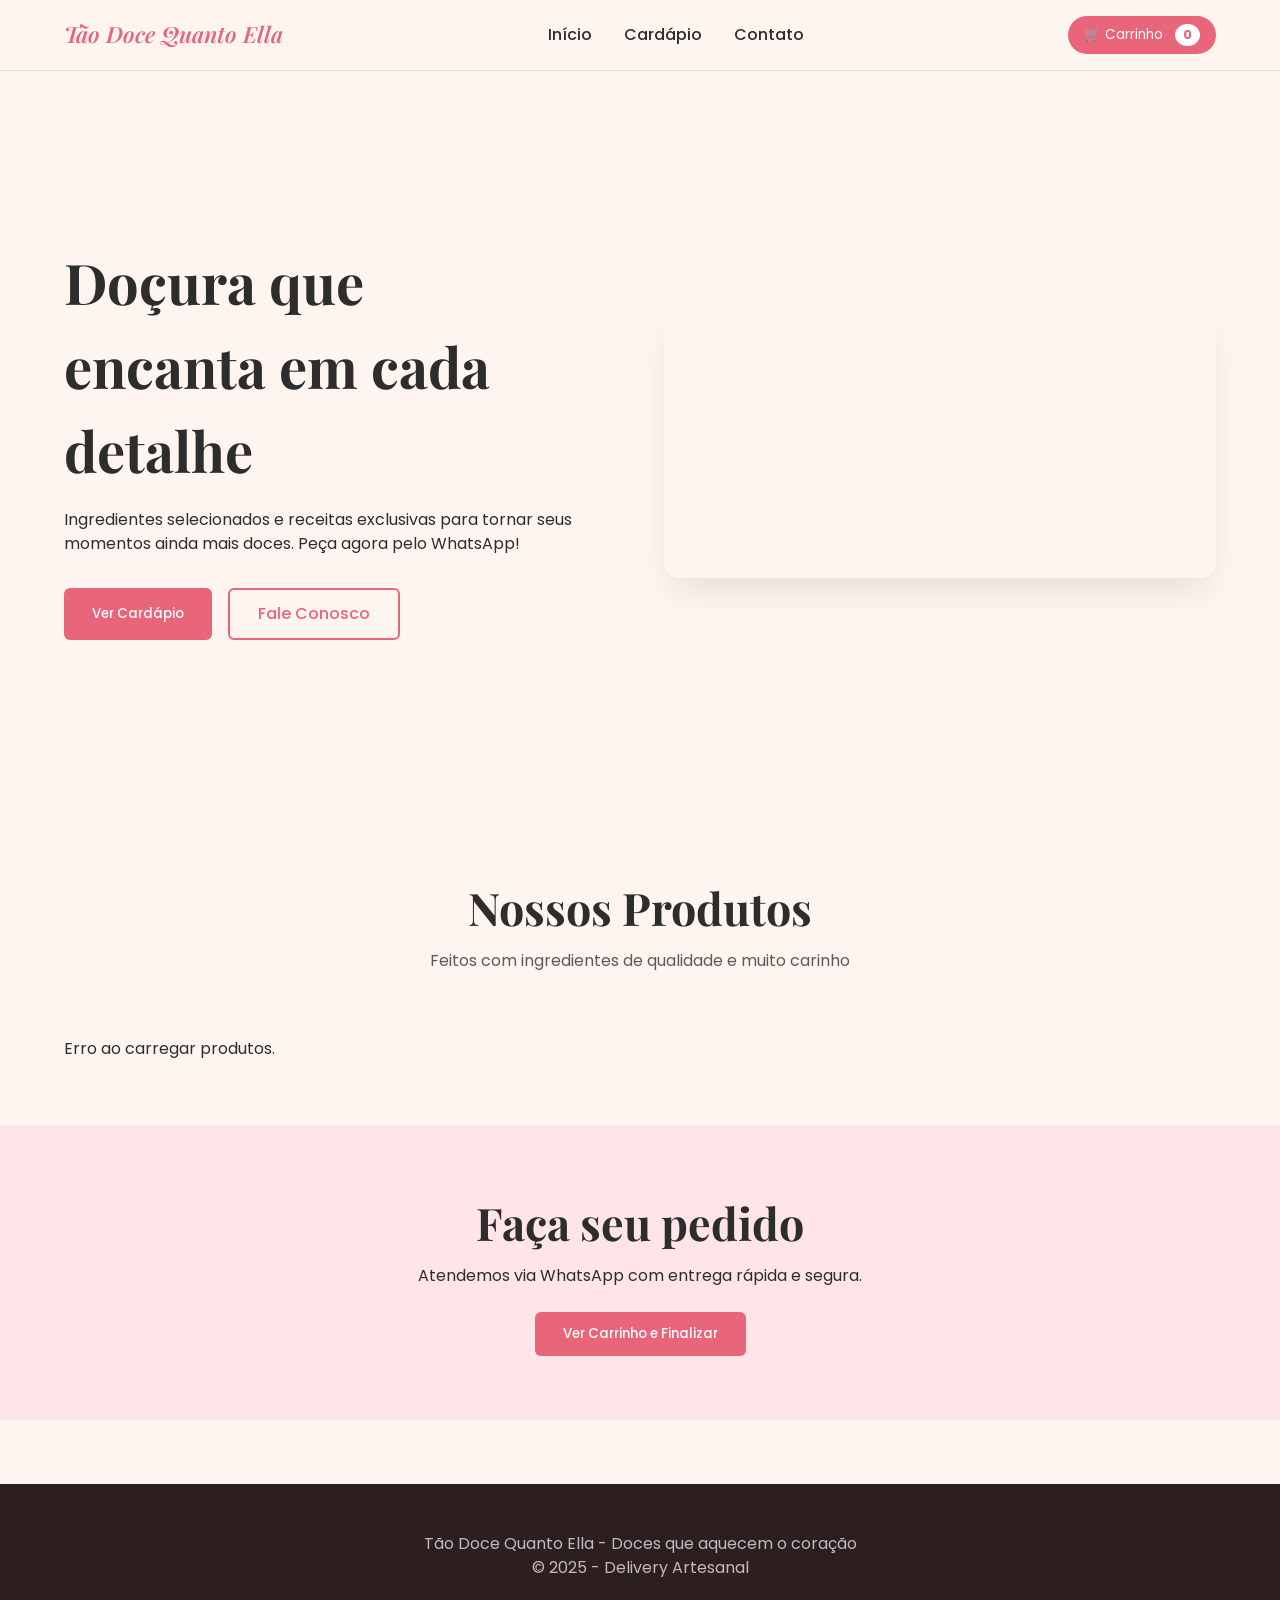
==== commit c8342b97: "Update index.html" ====
--- a/index.html
+++ b/index.html
@@ -2,10 +2,9 @@
 <html lang="pt-BR">
 <head>
   <meta charset="UTF-8">
-  <meta name="viewport" content="width=device-width, initial-scale=1.0">
-  <title>Tão Doce Quanto Ella - Delivery Artesanal</title>
-  <meta name="description" content="Doces artesanais feitos com carinho. Brigadeiros, brownies, chocolate quente cremoso e muito mais. Delivery WhatsApp.">
-  <link rel="icon" type="image/png" href="/static/img/favicon.png">
+  <meta name="viewport" content="width=device-width, initial-scale=1.0, user-scalable=yes">
+  <title>Tão Doce Quanto Ella - Doces Artesanais</title>
+  <meta name="description" content="Doces artesanais com ingredientes selecionados. Brownies, cookies, bolos e muito mais. Peça pelo WhatsApp!">
   <link rel="preconnect" href="https://fonts.googleapis.com">
   <style>
     @import url('https://fonts.googleapis.com/css2?family=Playfair+Display:ital,wght@0,400;0,500;0,600;0,700;1,400&family=Poppins:wght@300;400;500;600&display=swap');
@@ -16,10 +15,9 @@
       font-family: 'Poppins', sans-serif;
       background: #FFF5F0;
       color: #2D2D2D;
-      line-height: 1.65;
-      overflow-x: hidden;
-    }
-    img { max-width: 100%; height: auto; display: block; }
+      line-height: 1.5;
+    }
+    img, video { max-width: 100%; display: block; }
     a { text-decoration: none; color: inherit; }
     button { cursor: pointer; border: none; background: none; font-family: inherit; }
 
@@ -33,16 +31,14 @@
       --texto: #2D2D2D;
       --texto-sec: #5A5A5A;
       --borda: #E8D8D8;
-      --ff-titulo: 'Playfair Display', Georgia, serif;
-      --ff-corpo: 'Poppins', sans-serif;
+      --ff-titulo: 'Playfair Display', serif;
       --r-sm: 6px;
       --r-md: 10px;
       --r-lg: 16px;
       --trans: 0.25s ease;
     }
 
-    .container { max-width: 1120px; margin: 0 auto; padding: 0 24px; width: 100%; }
-
+    .container { max-width: 1200px; margin: 0 auto; padding: 0 24px; }
     .btn {
       display: inline-flex;
       align-items: center;
@@ -51,1556 +47,309 @@
       padding: 12px 28px;
       border-radius: var(--r-sm);
       font-weight: 500;
-      font-size: 0.875rem;
       transition: var(--trans);
-      cursor: pointer;
     }
     .btn-primary { background: var(--rosa); color: white; }
-    .btn-primary:hover { background: var(--rosa-dark); transform: translateY(-2px); box-shadow: 0 6px 20px rgba(232,101,122,0.35); }
-    .btn-outline { border: 1.5px solid var(--rosa); color: var(--rosa); background: transparent; }
+    .btn-primary:hover { background: var(--rosa-dark); transform: translateY(-2px); }
+    .btn-outline { border: 2px solid var(--rosa); color: var(--rosa); background: transparent; }
     .btn-outline:hover { background: var(--rosa-pale); }
-    .btn-ghost { color: var(--texto-sec); padding: 8px 16px; }
-    .btn-ghost:hover { color: var(--rosa); }
-
-    .section-label {
-      font-size: 0.78rem;
-      font-weight: 600;
-      letter-spacing: 0.14em;
-      text-transform: uppercase;
-      color: var(--rosa);
-      display: flex;
-      align-items: center;
-      gap: 10px;
-    }
-    .section-label::before,
-    .section-label::after {
-      content: '';
-      height: 1px;
-      width: 28px;
-      background: var(--rosa-claro);
-    }
     .section-title {
       font-family: var(--ff-titulo);
-      font-size: clamp(1.5rem, 5vw, 2.6rem);
-      color: var(--texto);
-      font-weight: 600;
-    }
-
-    /* ── NAVBAR ─────────────────────────────────────── */
-    #navbar {
-      position: fixed;
-      top: 0; left: 0; right: 0;
-      z-index: 900;
-      background: rgba(255,245,240,0.96);
-      backdrop-filter: blur(8px);
-      border-bottom: 1px solid var(--borda);
-      transition: box-shadow var(--trans);
-    }
-    #navbar.scrolled { box-shadow: 0 2px 20px rgba(0,0,0,0.06); }
-    .nav-inner {
-      display: flex;
-      align-items: center;
-      justify-content: space-between;
-      height: 68px;
-      gap: 16px;
-    }
-    .nav-logo-img { height: 48px; width: auto; object-fit: contain; }
-    .nav-links { display: flex; gap: 32px; }
-    .nav-links a {
-      font-size: 0.9rem;
-      font-weight: 500;
+      font-size: clamp(1.8rem, 5vw, 2.8rem);
+      margin-bottom: 0.5rem;
+    }
+    .section-sub {
       color: var(--texto-sec);
-      transition: var(--trans);
-      position: relative;
-    }
-    .nav-links a::after {
-      content: '';
-      position: absolute;
-      bottom: -3px; left: 0; right: 0;
-      height: 2px;
-      background: var(--rosa);
-      transform: scaleX(0);
-      transition: transform var(--trans);
-    }
-    .nav-links a:hover::after { transform: scaleX(1); }
-    .nav-links a:hover { color: var(--texto); }
-
-    #cart-btn {
-      display: flex;
-      align-items: center;
-      gap: 6px;
-      padding: 10px 20px;
-      background: var(--rosa);
-      color: white;
-      border-radius: var(--r-sm);
-      font-size: 0.85rem;
-      font-weight: 500;
-      transition: var(--trans);
-      position: relative;
-    }
-    #cart-btn:hover { background: var(--rosa-dark); transform: translateY(-1px); box-shadow: 0 4px 16px rgba(232,101,122,0.4); }
-    #cart-count {
-      background: white;
-      color: var(--rosa);
-      min-width: 20px;
-      height: 20px;
-      border-radius: 50%;
-      display: inline-flex;
-      align-items: center;
-      justify-content: center;
-      font-size: 0.7rem;
-      font-weight: 700;
-      padding: 0 4px;
-    }
-
-    .nav-mobile-right {
-      display: none;
-      align-items: center;
-      gap: 8px;
-    }
-
-    #cart-btn-nav-mobile {
-      display: flex;
-      align-items: center;
-      justify-content: center;
-      position: relative;
-      width: 44px;
-      height: 44px;
-      background: var(--rosa);
-      color: white;
-      border-radius: var(--r-sm);
-      transition: var(--trans);
-    }
-    #cart-btn-nav-mobile:hover { background: var(--rosa-dark); }
-    #cart-count-nav-mobile {
-      position: absolute;
-      top: -6px;
-      right: -6px;
-      background: white;
-      color: var(--rosa);
-      min-width: 18px;
-      height: 18px;
-      border-radius: 50%;
-      display: flex;
-      align-items: center;
-      justify-content: center;
-      font-size: 0.65rem;
-      font-weight: 700;
-      border: 1.5px solid var(--rosa);
-      line-height: 1;
-    }
-    #cart-count-nav-mobile.hidden { display: none; }
-
-    .hamburger {
-      display: none;
-      flex-direction: column;
-      gap: 5px;
-      cursor: pointer;
-      padding: 4px;
-    }
-    .hamburger span { width: 22px; height: 2px; background: var(--texto); border-radius: 2px; transition: var(--trans); }
-
-    #mobile-nav {
-      position: fixed;
-      top: 68px; left: 0; right: 0;
-      background: var(--creme);
-      border-bottom: 1px solid var(--borda);
-      padding: 20px;
-      display: flex;
-      flex-direction: column;
-      gap: 4px;
-      z-index: 899;
-      transform: translateY(-120%);
-      transition: transform 0.3s ease;
-      box-shadow: 0 8px 24px rgba(0,0,0,0.06);
-    }
-    #mobile-nav.open { transform: translateY(0); }
-    #mobile-nav a {
-      font-size: 1rem;
-      padding: 12px 0;
-      border-bottom: 1px solid var(--borda);
-      color: var(--texto-sec);
-      font-weight: 500;
-    }
-    #mobile-nav a:last-child { border-bottom: none; }
-
-    /* ── FLOATING CART ──────────────────────────────── */
-    #floating-cart {
-      display: none;
-      position: fixed;
-      bottom: 20px;
-      right: 20px;
-      z-index: 800;
-      background: var(--rosa);
-      color: white;
-      border-radius: 50px;
-      padding: 14px 22px;
-      align-items: center;
-      gap: 10px;
-      font-weight: 600;
-      font-size: 0.9rem;
-      box-shadow: 0 8px 30px rgba(232,101,122,0.45);
-      transition: transform var(--trans), box-shadow var(--trans);
-      cursor: pointer;
-      border: none;
-    }
-    #floating-cart:hover { transform: translateY(-3px); box-shadow: 0 12px 36px rgba(232,101,122,0.55); }
-    #floating-cart-count {
-      background: white;
-      color: var(--rosa);
-      font-size: 0.7rem;
-      font-weight: 700;
-      width: 22px;
-      height: 22px;
-      border-radius: 50%;
-      display: flex;
-      align-items: center;
-      justify-content: center;
-    }
-    #floating-cart.tem-itens { display: flex; }
-
-    /* ── HERO ────────────────────────────────────────── */
-    #hero {
-      min-height: 100vh;
-      display: flex;
-      align-items: center;
-      padding-top: 68px;
-      background: var(--creme);
-    }
-    .hero-inner {
-      display: grid;
-      grid-template-columns: 1fr 1fr;
-      align-items: center;
-      gap: 60px;
-      padding: 60px 0;
-    }
-    .hero-logo-img { max-width: 320px; height: auto; margin-bottom: 24px; }
-    .hero-sub {
-      font-size: 1rem;
-      color: var(--texto-sec);
-      margin-bottom: 32px;
-      max-width: 450px;
-    }
-    .hero-actions { display: flex; gap: 16px; flex-wrap: wrap; }
-
-    /* Vídeo hero */
-    .hero-img-frame {
-      aspect-ratio: 4/5;
-      border-radius: var(--r-lg);
-      background: var(--rosa-claro);
-      overflow: hidden;
-      position: relative;
-    }
-    .hero-img-frame video {
-      width: 100%;
-      height: 100%;
-      object-fit: cover;
-      display: block;
-      pointer-events: none;
-    }
-
-    .hero-image-wrap { position: relative; }
-    .hero-badge {
-      position: absolute;
-      bottom: 24px;
-      left: -20px;
-      background: white;
-      border: 1px solid var(--borda);
-      border-radius: var(--r-md);
-      padding: 12px 18px;
-      box-shadow: 0 8px 30px rgba(0,0,0,0.08);
-    }
-    .hero-badge-label { font-size: 0.7rem; color: var(--texto-sec); text-transform: uppercase; }
-    .hero-badge-val { font-family: var(--ff-titulo); font-size: 1.3rem; color: var(--rosa); font-weight: 600; }
-
-    /* ── DESTAQUES ───────────────────────────────────── */
-    #destaques { padding: 80px 0; background: white; }
-    .destaques-header { text-align: center; margin-bottom: 48px; }
-    .destaques-header .section-label { justify-content: center; margin-bottom: 12px; }
-    .destaques-header p { max-width: 500px; margin: 12px auto 0; color: var(--texto-sec); }
-    .destaques-grid {
-      display: grid;
-      grid-template-columns: repeat(3, 1fr);
-      gap: 30px;
-    }
-    .destaque-card {
-      text-align: center;
-      padding: 24px;
-      border: 1px solid var(--borda);
-      border-radius: var(--r-lg);
-      background: var(--creme);
-      transition: var(--trans);
-    }
-    .destaque-card:hover { border-color: var(--rosa-claro); transform: translateY(-3px); box-shadow: 0 8px 32px rgba(232,101,122,0.1); }
-    .destaque-img {
-      aspect-ratio: 1/1;
-      border-radius: var(--r-md);
-      overflow: hidden;
-      margin-bottom: 16px;
-    }
-    .destaque-img img { width: 100%; height: 100%; object-fit: cover; }
-    .destaque-titulo { font-family: var(--ff-titulo); font-size: 1.2rem; font-weight: 600; margin-bottom: 8px; }
-    .destaque-desc { font-size: 0.85rem; color: var(--texto-sec); line-height: 1.6; }
-
-    /* ── CATÁLOGO ────────────────────────────────────── */
-    #catalogo { padding: 80px 0; background: var(--creme); }
-    .catalogo-header {
-      display: flex;
-      justify-content: space-between;
-      align-items: flex-end;
-      margin-bottom: 40px;
-      flex-wrap: wrap;
-      gap: 20px;
-    }
-    .categorias-filtro { display: flex; gap: 10px; flex-wrap: wrap; }
-    .cat-btn {
-      padding: 8px 20px;
-      border-radius: 30px;
-      font-size: 0.85rem;
-      font-weight: 500;
-      border: 1.5px solid var(--borda);
-      background: white;
-      color: var(--texto-sec);
-      transition: var(--trans);
-      cursor: pointer;
-    }
-    .cat-btn:hover, .cat-btn.ativo { border-color: var(--rosa); color: var(--rosa); background: var(--rosa-pale); }
-
-    /* ── CARDS DE PRODUTO ────────────────────────────── */
-    .produtos-grid {
-      display: grid;
-      grid-template-columns: repeat(auto-fill, minmax(260px, 1fr));
-      gap: 24px;
-    }
-    .produto-card {
-      background: white;
-      border: 1px solid var(--borda);
-      border-radius: var(--r-lg);
-      overflow: hidden;
-      transition: var(--trans);
-      display: flex;
-      flex-direction: column;
-    }
-    .produto-card:hover { transform: translateY(-4px); box-shadow: 0 16px 48px rgba(232,101,122,0.12); }
-
-    .produto-img {
-      aspect-ratio: 4/3;
-      background: var(--rosa-claro);
-      overflow: hidden;
-      position: relative;
-      cursor: pointer;
-    }
-    .produto-img img { width: 100%; height: 100%; object-fit: cover; transition: transform 0.4s ease; }
-    .produto-card:hover .produto-img img { transform: scale(1.04); }
-
-    /* Overlay "ver mais" na imagem */
-    .produto-img-overlay {
-      position: absolute;
-      inset: 0;
-      background: rgba(232,101,122,0);
-      display: flex;
-      align-items: center;
-      justify-content: center;
-      transition: background 0.3s ease;
-    }
-    .produto-img-overlay span {
-      color: white;
-      font-size: 0.8rem;
-      font-weight: 600;
-      letter-spacing: 0.06em;
-      opacity: 0;
-      transform: translateY(6px);
-      transition: opacity 0.3s ease, transform 0.3s ease;
-      background: rgba(0,0,0,0.35);
-      padding: 7px 16px;
-      border-radius: 30px;
-      backdrop-filter: blur(4px);
-    }
-    .produto-img:hover .produto-img-overlay { background: rgba(232,101,122,0.18); }
-    .produto-img:hover .produto-img-overlay span { opacity: 1; transform: translateY(0); }
-
-    .produto-body {
-      padding: 16px;
-      flex: 1;
-      display: flex;
-      flex-direction: column;
-    }
-    .produto-cat {
-      font-size: 0.68rem;
-      font-weight: 600;
-      text-transform: uppercase;
-      color: var(--rosa);
-      letter-spacing: 0.08em;
-      margin-bottom: 4px;
-    }
-    .produto-nome {
-      font-family: var(--ff-titulo);
-      font-size: 1.05rem;
-      font-weight: 600;
-      margin-bottom: 6px;
-      line-height: 1.3;
-      cursor: pointer;
-      transition: color var(--trans);
-    }
-    .produto-nome:hover { color: var(--rosa); }
-    .produto-desc {
-      font-size: 0.82rem;
-      color: var(--texto-sec);
-      line-height: 1.5;
-      display: -webkit-box;
-      -webkit-line-clamp: 2;
-      -webkit-box-orient: vertical;
-      overflow: hidden;
-      flex: 1;
-    }
-
-    .produto-footer {
-      display: flex;
-      align-items: center;
-      justify-content: space-between;
-      margin-top: 14px;
-      padding-top: 14px;
-      border-top: 1px solid var(--borda);
-      gap: 12px;
-    }
-    .produto-preco-wrap { display: flex; flex-direction: column; }
-    .produto-preco-label { font-size: 0.65rem; color: var(--texto-sec); text-transform: uppercase; letter-spacing: 0.05em; }
-    .produto-preco {
-      font-family: var(--ff-titulo);
-      font-size: 1.4rem;
-      font-weight: 700;
-      color: var(--texto);
-      line-height: 1.1;
-    }
-    .produto-preco span { font-size: 0.85rem; font-weight: 400; color: var(--texto-sec); margin-right: 1px; }
-
-    .add-btn {
-      display: flex;
-      align-items: center;
-      gap: 6px;
-      padding: 10px 16px;
-      background: var(--rosa);
-      color: white;
-      border-radius: var(--r-sm);
-      font-size: 0.82rem;
-      font-weight: 600;
-      white-space: nowrap;
-      transition: var(--trans);
-      flex-shrink: 0;
-    }
-    .add-btn:hover { background: var(--rosa-dark); transform: translateY(-1px); box-shadow: 0 4px 14px rgba(232,101,122,0.35); }
-    .add-btn svg { flex-shrink: 0; }
-
-    /* ── MODAL PRODUTO ───────────────────────────────── */
-    #produto-overlay {
-      position: fixed;
-      inset: 0;
-      background: rgba(0,0,0,0.55);
-      z-index: 1100;
-      opacity: 0;
-      visibility: hidden;
-      transition: opacity 0.3s ease, visibility 0.3s ease;
-      display: flex;
-      align-items: center;
-      justify-content: center;
-      padding: 20px;
-    }
-    #produto-overlay.open { opacity: 1; visibility: visible; }
-
-    #produto-modal {
-      background: white;
-      border-radius: var(--r-lg);
-      width: 100%;
-      max-width: 820px;
-      max-height: 90vh;
-      overflow-y: auto;
-      display: grid;
-      grid-template-columns: 1fr 1fr;
-      position: relative;
-      transform: scale(0.94) translateY(16px);
-      transition: transform 0.3s ease;
-      box-shadow: 0 32px 80px rgba(0,0,0,0.2);
-    }
-    #produto-overlay.open #produto-modal { transform: scale(1) translateY(0); }
-
-    .modal-img-side {
-      aspect-ratio: unset;
-      min-height: 380px;
-      background: var(--rosa-claro);
-      overflow: hidden;
-      border-radius: var(--r-lg) 0 0 var(--r-lg);
-      position: relative;
-    }
-    .modal-img-side img {
-      width: 100%;
-      height: 100%;
-      object-fit: cover;
-    }
-    .modal-img-badge {
-      position: absolute;
-      top: 16px;
-      left: 16px;
-      background: white;
-      color: var(--rosa);
-      font-size: 0.68rem;
-      font-weight: 700;
-      text-transform: uppercase;
-      letter-spacing: 0.08em;
-      padding: 4px 12px;
-      border-radius: 20px;
-      border: 1px solid var(--rosa-claro);
-    }
-
-    .modal-content-side {
-      padding: 36px 32px;
-      display: flex;
-      flex-direction: column;
-    }
-    .modal-close {
-      position: absolute;
-      top: 16px;
-      right: 16px;
-      width: 36px;
-      height: 36px;
-      border-radius: 50%;
-      background: white;
-      border: 1px solid var(--borda);
-      display: flex;
-      align-items: center;
-      justify-content: center;
-      cursor: pointer;
-      font-size: 1rem;
-      transition: var(--trans);
-      z-index: 2;
-      line-height: 1;
-      color: var(--texto-sec);
-    }
-    .modal-close:hover { background: var(--rosa-pale); color: var(--rosa); border-color: var(--rosa-claro); }
-
-    .modal-cat {
-      font-size: 0.7rem;
-      font-weight: 700;
-      text-transform: uppercase;
-      letter-spacing: 0.1em;
-      color: var(--rosa);
-      margin-bottom: 10px;
-    }
-    .modal-nome {
-      font-family: var(--ff-titulo);
-      font-size: clamp(1.4rem, 3vw, 2rem);
-      font-weight: 700;
-      color: var(--texto);
-      line-height: 1.2;
-      margin-bottom: 16px;
-    }
-    .modal-divider {
-      height: 1px;
-      background: var(--borda);
-      margin: 16px 0;
-    }
-    .modal-desc {
-      font-size: 0.9rem;
-      color: var(--texto-sec);
-      line-height: 1.7;
-      flex: 1;
-    }
-    .modal-preco-row {
-      display: flex;
-      align-items: center;
-      gap: 12px;
-      margin-top: 20px;
-      padding: 16px;
-      background: var(--creme);
-      border-radius: var(--r-md);
-      border: 1px solid var(--borda);
-    }
-    .modal-preco-label { font-size: 0.72rem; text-transform: uppercase; letter-spacing: 0.06em; color: var(--texto-sec); }
-    .modal-preco-val {
-      font-family: var(--ff-titulo);
-      font-size: 2rem;
-      font-weight: 700;
-      color: var(--rosa);
-      line-height: 1;
-    }
-    .modal-preco-val span { font-size: 1rem; font-weight: 400; color: var(--texto-sec); margin-right: 2px; }
-    .modal-actions {
-      display: flex;
-      flex-direction: column;
-      gap: 10px;
-      margin-top: 20px;
-    }
-    .modal-add-btn {
-      width: 100%;
-      padding: 14px;
-      background: var(--rosa);
-      color: white;
-      border-radius: var(--r-sm);
-      font-size: 0.95rem;
-      font-weight: 600;
-      display: flex;
-      align-items: center;
-      justify-content: center;
-      gap: 8px;
-      transition: var(--trans);
-      border: none;
-      cursor: pointer;
-      font-family: inherit;
-    }
-    .modal-add-btn:hover { background: var(--rosa-dark); transform: translateY(-1px); box-shadow: 0 6px 20px rgba(232,101,122,0.35); }
-    .modal-wpp-btn {
-      width: 100%;
-      padding: 12px;
-      background: transparent;
-      color: #25D366;
-      border: 1.5px solid #25D366;
-      border-radius: var(--r-sm);
-      font-size: 0.88rem;
-      font-weight: 600;
-      display: flex;
-      align-items: center;
-      justify-content: center;
-      gap: 8px;
-      transition: var(--trans);
-      cursor: pointer;
-      font-family: inherit;
-    }
-    .modal-wpp-btn:hover { background: #f0fff5; }
-
-    /* ── SOBRE ───────────────────────────────────────── */
-    #sobre { padding: 80px 0; background: white; }
-    .sobre-inner {
-      display: grid;
-      grid-template-columns: 1fr 1fr;
-      gap: 60px;
-      align-items: center;
-    }
-    .sobre-img-frame {
-      aspect-ratio: 3/4;
-      border-radius: var(--r-lg);
-      background: var(--rosa-claro);
-      overflow: hidden;
-    }
-    .sobre-img-frame img { width: 100%; height: 100%; object-fit: cover; }
-    .sobre-valores {
-      display: grid;
-      grid-template-columns: repeat(2, 1fr);
-      gap: 16px;
-      margin-top: 32px;
-    }
-    .valor-item {
-      background: var(--creme);
-      border: 1px solid var(--borda);
-      border-radius: var(--r-md);
-      padding: 16px;
-      text-align: center;
-    }
-    .valor-icon { font-weight: 600; color: var(--rosa); margin-bottom: 6px; font-size: 0.85rem; }
-
-    /* ── CONTATO ─────────────────────────────────────── */
-    #contato { padding: 80px 0; background: var(--creme); }
-    .contato-inner {
-      display: grid;
-      grid-template-columns: 1fr 1fr;
-      gap: 60px;
-    }
-    .info-item { display: flex; align-items: center; gap: 16px; margin-bottom: 24px; }
-    .info-icon {
-      width: 48px; height: 48px;
-      background: var(--rosa-pale);
-      border: 1px solid var(--rosa-claro);
-      border-radius: var(--r-sm);
-      display: flex;
-      align-items: center;
-      justify-content: center;
-      color: var(--rosa);
-      flex-shrink: 0;
-    }
-    .info-icon svg { width: 24px; height: 24px; }
-    .info-label { font-size: 0.7rem; font-weight: 600; color: var(--rosa); text-transform: uppercase; }
-    .info-val { font-size: 0.9rem; color: var(--texto-sec); margin-top: 4px; }
-    .contato-card {
-      background: white;
-      border: 1px solid var(--borda);
-      border-radius: var(--r-lg);
-      padding: 32px;
-    }
-    .contato-card h3 { font-family: var(--ff-titulo); font-size: 1.2rem; margin-bottom: 8px; }
-    .contato-card p { font-size: 0.85rem; color: var(--texto-sec); margin-bottom: 24px; }
-
-    /* ── FOOTER ──────────────────────────────────────── */
-    footer {
-      background: #2D1F1F;
-      color: rgba(255,255,255,0.7);
-      padding: 48px 0 32px;
-    }
-    .footer-inner {
-      display: flex;
-      justify-content: space-between;
-      align-items: center;
-      flex-wrap: wrap;
-      gap: 24px;
-      margin-bottom: 32px;
-    }
-    .footer-logo-main { font-family: var(--ff-titulo); font-size: 1.3rem; font-style: italic; color: white; }
-    .footer-links { display: flex; gap: 24px; flex-wrap: wrap; }
-    .footer-links a:hover { color: var(--rosa-claro); }
-    .footer-bottom { text-align: center; padding-top: 24px; border-top: 1px solid rgba(255,255,255,0.1); }
-
-    /* ── CARRINHO DRAWER ─────────────────────────────── */
-    #cart-overlay {
-      position: fixed;
-      inset: 0;
-      background: rgba(0,0,0,0.5);
-      z-index: 1000;
-      opacity: 0;
-      visibility: hidden;
-      transition: var(--trans);
-    }
+      margin-bottom: 2rem;
+    }
+
+    /* Navbar */
+    #navbar { position: fixed; top:0; left:0; right:0; background: rgba(255,245,240,0.96); backdrop-filter: blur(8px); border-bottom:1px solid var(--borda); z-index:1000; }
+    .nav-inner { display: flex; justify-content: space-between; align-items: center; height: 70px; }
+    .nav-logo { font-family: var(--ff-titulo); font-size: 1.4rem; font-weight: 600; font-style: italic; color: var(--rosa); }
+    .nav-links { display: flex; gap: 2rem; }
+    .nav-links a { font-weight: 500; transition: color var(--trans); }
+    .nav-links a:hover { color: var(--rosa); }
+    #cart-btn { background: var(--rosa); color: white; padding: 8px 20px; border-radius: 30px; display: flex; align-items: center; gap: 8px; }
+    #cart-count { background: white; color: var(--rosa); border-radius: 50%; padding: 2px 8px; font-size: 0.8rem; font-weight: bold; margin-left: 4px; }
+    .mobile-menu-btn { display: none; font-size: 1.8rem; background: none; border: none; }
+    #mobile-nav { display: none; position: fixed; top: 70px; left:0; right:0; background: var(--creme); padding: 1rem; flex-direction: column; gap: 1rem; border-bottom: 1px solid var(--borda); z-index: 999; }
+    #mobile-nav.open { display: flex; }
+
+    /* Hero */
+    #hero { min-height: 90vh; display: flex; align-items: center; padding-top: 70px; }
+    .hero-grid { display: grid; grid-template-columns: 1fr 1fr; gap: 3rem; align-items: center; }
+    .hero-video { border-radius: var(--r-lg); overflow: hidden; box-shadow: 0 20px 35px -10px rgba(0,0,0,0.1); }
+    .hero-video video { width: 100%; height: auto; display: block; }
+    .hero-title { font-family: var(--ff-titulo); font-size: clamp(2rem, 5vw, 3.5rem); margin-bottom: 1rem; }
+    .hero-actions { display: flex; gap: 1rem; margin-top: 2rem; flex-wrap: wrap; }
+
+    /* Produtos */
+    #produtos { padding: 4rem 0; }
+    .categorias-filtro { display: flex; flex-wrap: wrap; gap: 0.5rem; margin-bottom: 2rem; justify-content: center; }
+    .cat-btn { padding: 8px 20px; border-radius: 30px; border: 1px solid var(--borda); background: white; transition: var(--trans); }
+    .cat-btn.ativo, .cat-btn:hover { background: var(--rosa); color: white; border-color: var(--rosa); }
+    .produtos-grid { display: grid; grid-template-columns: repeat(auto-fill, minmax(280px, 1fr)); gap: 2rem; }
+    .produto-card { background: var(--branco); border-radius: var(--r-lg); overflow: hidden; box-shadow: 0 5px 15px rgba(0,0,0,0.05); transition: transform var(--trans); }
+    .produto-card:hover { transform: translateY(-5px); }
+    .produto-media { aspect-ratio: 1 / 1; overflow: hidden; background: #f0f0f0; }
+    .produto-media img, .produto-media video { width: 100%; height: 100%; object-fit: cover; transition: transform 0.3s ease; }
+    .produto-card:hover .produto-media img,
+    .produto-card:hover .produto-media video { transform: scale(1.05); }
+    .produto-info { padding: 1.2rem; }
+    .produto-nome { font-family: var(--ff-titulo); font-size: 1.2rem; margin-bottom: 0.25rem; }
+    .produto-desc { font-size: 0.85rem; color: var(--texto-sec); margin-bottom: 1rem; display: -webkit-box; -webkit-line-clamp: 2; -webkit-box-orient: vertical; overflow: hidden; }
+    .produto-footer { display: flex; justify-content: space-between; align-items: center; margin-top: 0.5rem; }
+    .produto-preco { font-weight: 700; font-size: 1.3rem; color: var(--rosa); }
+    .add-btn { background: var(--rosa); color: white; padding: 8px 16px; border-radius: 30px; display: flex; align-items: center; gap: 6px; font-size: 0.8rem; font-weight: 600; }
+
+    /* Carrinho Drawer */
+    #cart-overlay { position: fixed; inset: 0; background: rgba(0,0,0,0.5); z-index: 1100; opacity: 0; visibility: hidden; transition: var(--trans); }
     #cart-overlay.open { opacity: 1; visibility: visible; }
-    #cart-drawer {
-      position: fixed;
-      top: 0; right: 0; bottom: 0;
-      width: 420px;
-      max-width: 95vw;
-      background: white;
-      z-index: 1001;
-      transform: translateX(100%);
-      transition: transform 0.35s ease;
-      display: flex;
-      flex-direction: column;
-    }
+    #cart-drawer { position: fixed; top: 0; right: 0; bottom: 0; width: 400px; max-width: 90vw; background: white; z-index: 1101; transform: translateX(100%); transition: transform 0.3s ease; display: flex; flex-direction: column; }
     #cart-drawer.open { transform: translateX(0); }
-    .cart-head {
-      display: flex;
-      justify-content: space-between;
-      align-items: center;
-      padding: 20px 24px;
-      border-bottom: 1px solid var(--borda);
-      background: var(--creme);
-    }
-    .cart-head-left { display: flex; align-items: center; gap: 10px; }
-    .cart-head h3 { font-family: var(--ff-titulo); font-size: 1.2rem; }
-    .cart-head-badge {
-      background: var(--rosa);
-      color: white;
-      font-size: 0.7rem;
-      font-weight: 700;
-      padding: 2px 8px;
-      border-radius: 20px;
-    }
-    .cart-close {
-      width: 34px; height: 34px;
-      border-radius: 50%;
-      background: white;
-      border: 1px solid var(--borda);
-      display: flex;
-      align-items: center;
-      justify-content: center;
-      cursor: pointer;
-      transition: var(--trans);
-      font-size: 1rem;
-    }
-    .cart-close:hover { background: var(--rosa-pale); color: var(--rosa); border-color: var(--rosa-claro); }
-    #cart-items { flex: 1; overflow-y: auto; padding: 16px 24px; }
-    .cart-empty {
-      text-align: center;
-      padding: 48px 20px;
-      color: var(--texto-sec);
-    }
-    .cart-empty-icon { font-size: 2.5rem; margin-bottom: 12px; }
-    .cart-item {
-      display: flex;
-      gap: 14px;
-      padding: 14px 0;
-      border-bottom: 1px solid var(--borda);
-    }
-    .cart-item:last-child { border-bottom: none; }
-    .cart-item-img {
-      width: 64px; height: 64px;
-      border-radius: var(--r-md);
-      background: var(--rosa-claro);
-      overflow: hidden;
-      flex-shrink: 0;
-    }
-    .cart-item-img img { width: 100%; height: 100%; object-fit: cover; }
-    .cart-item-info { flex: 1; min-width: 0; }
-    .cart-item-nome { font-weight: 600; margin-bottom: 2px; font-size: 0.9rem; white-space: nowrap; overflow: hidden; text-overflow: ellipsis; }
-    .cart-item-preco { font-size: 0.8rem; color: var(--rosa); font-weight: 600; }
-    .cart-item-controls { display: flex; align-items: center; gap: 8px; margin-top: 8px; }
-    .qty-btn {
-      width: 28px; height: 28px;
-      border-radius: 50%;
-      border: 1.5px solid var(--borda);
-      background: white;
-      cursor: pointer;
-      transition: var(--trans);
-      display: flex;
-      align-items: center;
-      justify-content: center;
-      font-size: 1rem;
-      line-height: 1;
-    }
-    .qty-btn:hover { border-color: var(--rosa); color: var(--rosa); background: var(--rosa-pale); }
-    .qty-val { font-weight: 700; width: 28px; text-align: center; font-size: 0.95rem; }
-    .remove-btn { color: #C0392B; font-size: 0.75rem; cursor: pointer; margin-left: auto; opacity: 0.7; transition: var(--trans); }
-    .remove-btn:hover { opacity: 1; }
-
-    .cart-foot { padding: 20px 24px; border-top: 1px solid var(--borda); background: white; }
-    .cart-subtotal {
-      display: flex;
-      justify-content: space-between;
-      align-items: center;
-      margin-bottom: 20px;
-      padding: 16px;
-      background: var(--creme);
-      border-radius: var(--r-md);
-      border: 1px solid var(--borda);
-    }
-    .cart-subtotal-label { font-size: 0.85rem; color: var(--texto-sec); }
-    .cart-total-val { font-family: var(--ff-titulo); font-size: 1.5rem; font-weight: 700; color: var(--rosa); }
-    .cart-form { margin-bottom: 16px; }
-    .cart-form label { font-size: 0.75rem; font-weight: 600; text-transform: uppercase; color: var(--texto-sec); display: block; margin-bottom: 6px; letter-spacing: 0.05em; }
-    .cart-form input, .cart-form textarea {
-      width: 100%;
-      padding: 10px 14px;
-      border: 1.5px solid var(--borda);
-      border-radius: var(--r-sm);
-      margin-bottom: 14px;
-      font-family: inherit;
-      font-size: 0.9rem;
-      transition: var(--trans);
-      background: var(--creme);
-    }
-    .cart-form input:focus, .cart-form textarea:focus {
-      outline: none;
-      border-color: var(--rosa-claro);
-      background: white;
-    }
-    .btn-whatsapp {
-      width: 100%;
-      background: #25D366;
-      color: white;
-      padding: 14px;
-      border-radius: var(--r-sm);
-      display: flex;
-      align-items: center;
-      justify-content: center;
-      gap: 10px;
-      font-weight: 600;
-      font-size: 0.95rem;
-      cursor: pointer;
-      transition: var(--trans);
-      border: none;
-      font-family: inherit;
-    }
-    .btn-whatsapp:hover { background: #1ebe5a; transform: translateY(-1px); box-shadow: 0 6px 20px rgba(37,211,102,0.35); }
-
-    /* ── TOAST ───────────────────────────────────────── */
-    #toast-container {
-      position: fixed;
-      bottom: 80px;
-      right: 20px;
-      z-index: 9999;
-      display: flex;
-      flex-direction: column;
-      gap: 8px;
-    }
-    .toast {
-      background: #2D2D2D;
-      color: white;
-      padding: 12px 20px;
-      border-radius: var(--r-sm);
-      font-size: 0.875rem;
-      animation: slideIn 0.3s ease, fadeOut 0.3s ease 2.7s forwards;
-      display: flex;
-      align-items: center;
-      gap: 8px;
-    }
-    .toast.success { background: #27AE60; }
-    .toast.error { background: #C0392B; }
-    @keyframes slideIn {
-      from { transform: translateX(100px); opacity: 0; }
-      to { transform: translateX(0); opacity: 1; }
-    }
-    @keyframes fadeOut {
-      to { opacity: 0; visibility: hidden; }
-    }
-
-    .spinner {
-      width: 40px; height: 40px;
-      border: 3px solid var(--rosa-claro);
-      border-top-color: var(--rosa);
-      border-radius: 50%;
-      animation: spin 0.8s linear infinite;
-      margin: 0 auto 12px;
-    }
-    @keyframes spin { to { transform: rotate(360deg); } }
-
-    /* ── RESPONSIVO ──────────────────────────────────── */
+    .cart-header { padding: 1.5rem; border-bottom: 1px solid var(--borda); display: flex; justify-content: space-between; align-items: center; }
+    .cart-items { flex: 1; overflow-y: auto; padding: 1rem; }
+    .cart-item { display: flex; gap: 1rem; margin-bottom: 1rem; padding-bottom: 1rem; border-bottom: 1px solid var(--borda); }
+    .cart-item-img { width: 70px; height: 70px; background: #f0f0f0; border-radius: var(--r-md); overflow: hidden; }
+    .cart-item-img img, .cart-item-img video { width: 100%; height: 100%; object-fit: cover; }
+    .cart-item-info { flex: 1; }
+    .cart-item-qty { display: flex; align-items: center; gap: 10px; margin-top: 8px; }
+    .cart-footer { padding: 1.5rem; border-top: 1px solid var(--borda); background: var(--creme); }
+    .btn-whatsapp { background: #25D366; color: white; width: 100%; padding: 12px; border-radius: 30px; display: flex; align-items: center; justify-content: center; gap: 8px; font-weight: 600; margin-top: 1rem; }
+
+    /* Footer */
+    footer { background: #2D1F1F; color: rgba(255,255,255,0.7); padding: 3rem 0 2rem; margin-top: 4rem; text-align: center; }
+
     @media (max-width: 768px) {
-      .hamburger { display: flex; }
-      .nav-mobile-right { display: flex; }
+      .hero-grid { grid-template-columns: 1fr; text-align: center; }
       .nav-links, .nav-right-desktop { display: none; }
-
-      #floating-cart.tem-itens { display: flex; }
-
-      .hero-inner { grid-template-columns: 1fr; text-align: center; gap: 32px; }
-      .hero-sub { margin: 0 auto 32px; }
+      .mobile-menu-btn { display: block; }
       .hero-actions { justify-content: center; }
-      .hero-image-wrap { order: -1; max-width: 320px; margin: 0 auto; }
-      .hero-badge { left: 8px; bottom: 8px; }
-
-      .destaques-grid { grid-template-columns: 1fr; }
-      .sobre-inner { grid-template-columns: 1fr; }
-      .contato-inner { grid-template-columns: 1fr; }
-      .sobre-valores { grid-template-columns: 1fr; }
-      .produtos-grid { grid-template-columns: repeat(auto-fill, minmax(160px, 1fr)); gap: 14px; }
-
-      .produto-body { padding: 12px; }
-      .produto-nome { font-size: 0.95rem; }
-      .add-btn { padding: 9px 12px; font-size: 0.78rem; }
-      .produto-preco { font-size: 1.2rem; }
-
-      /* Modal mobile — coluna única */
-      #produto-modal {
-        grid-template-columns: 1fr;
-        max-height: 92vh;
-      }
-      .modal-img-side {
-        min-height: 240px;
-        border-radius: var(--r-lg) var(--r-lg) 0 0;
-        max-height: 260px;
-      }
-      .modal-content-side { padding: 24px 20px; }
-      .modal-nome { font-size: 1.4rem; }
-
-      .footer-inner { flex-direction: column; text-align: center; }
-      .footer-links { justify-content: center; }
-
-      #toast-container { bottom: 90px; }
-    }
-
-    @media (max-width: 400px) {
-      .produtos-grid { grid-template-columns: 1fr; }
     }
   </style>
 </head>
 <body>
 
-<!-- ── NAVBAR ─────────────────────────────────────── -->
 <nav id="navbar">
   <div class="container nav-inner">
-    <a href="/" class="nav-logo">
-      <img src="/static/img/logo-pequena.png" alt="Tão Doce Quanto Ella" class="nav-logo-img" onerror="this.style.display='none'">
-    </a>
-
+    <div class="nav-logo">Tão Doce Quanto Ella</div>
     <div class="nav-links">
-      <a href="#destaques">Destaques</a>
-      <a href="#catalogo">Catálogo</a>
-      <a href="#sobre">Sobre</a>
+      <a href="#hero">Início</a>
+      <a href="#produtos">Cardápio</a>
       <a href="#contato">Contato</a>
     </div>
-
-    <div class="nav-right-desktop">
-      <button id="cart-btn">
-        <svg width="16" height="16" viewBox="0 0 24 24" fill="none" stroke="currentColor" stroke-width="2">
-          <circle cx="9" cy="21" r="1"/><circle cx="20" cy="21" r="1"/>
-          <path d="M1 1h4l2.68 13.39a2 2 0 0 0 2 1.61h9.72a2 2 0 0 0 2-1.61L23 6H6"/>
-        </svg>
-        Carrinho
-        <span id="cart-count">0</span>
-      </button>
-    </div>
-
-    <div class="nav-mobile-right">
-      <button id="cart-btn-nav-mobile" aria-label="Carrinho">
-        <svg width="20" height="20" viewBox="0 0 24 24" fill="none" stroke="currentColor" stroke-width="2">
-          <circle cx="9" cy="21" r="1"/><circle cx="20" cy="21" r="1"/>
-          <path d="M1 1h4l2.68 13.39a2 2 0 0 0 2 1.61h9.72a2 2 0 0 0 2-1.61L23 6H6"/>
-        </svg>
-        <span id="cart-count-nav-mobile" class="hidden">0</span>
-      </button>
-      <button class="hamburger" id="hamburger" aria-label="Menu">
-        <span></span><span></span><span></span>
-      </button>
-    </div>
+    <div>
+      <button id="cart-btn" class="btn-primary" style="padding: 8px 16px;">🛒 Carrinho <span id="cart-count">0</span></button>
+    </div>
+    <button class="mobile-menu-btn" id="mobileMenuBtn">☰</button>
   </div>
 </nav>
-
-<!-- Menu mobile -->
 <div id="mobile-nav">
-  <a href="#destaques">⭐ Destaques</a>
-  <a href="#catalogo">🛍️ Catálogo</a>
-  <a href="#sobre">💖 Sobre</a>
-  <a href="#contato">📞 Contato</a>
+  <a href="#hero">Início</a>
+  <a href="#produtos">Cardápio</a>
+  <a href="#contato">Contato</a>
+  <button id="mobile-cart-btn" class="btn-primary" style="width:100%;">Ver Carrinho</button>
 </div>
 
-<!-- ── FLOATING CART ── -->
-<button id="floating-cart" onclick="openCart()">
-  <svg width="20" height="20" viewBox="0 0 24 24" fill="none" stroke="currentColor" stroke-width="2.2">
-    <circle cx="9" cy="21" r="1"/><circle cx="20" cy="21" r="1"/>
-    <path d="M1 1h4l2.68 13.39a2 2 0 0 0 2 1.61h9.72a2 2 0 0 0 2-1.61L23 6H6"/>
-  </svg>
-  Ver carrinho
-  <span id="floating-cart-count">0</span>
-</button>
-
-<!-- ── HERO ────────────────────────────────────────── -->
 <section id="hero">
-  <div class="container hero-inner">
-    <div class="hero-content">
-      <img src="/static/img/logo-hero.png" alt="Tão Doce Quanto Ella" class="hero-logo-img" onerror="this.style.display='none'">
-      <p class="hero-sub">Doces artesanais feitos com carinho, ingredientes selecionados e entregues onde você estiver.</p>
+  <div class="container hero-grid">
+    <div>
+      <h1 class="hero-title">Doçura que <br>encanta em cada detalhe</h1>
+      <p>Ingredientes selecionados e receitas exclusivas para tornar seus momentos ainda mais doces. Peça agora pelo WhatsApp!</p>
       <div class="hero-actions">
-        <button id="hero-cta" class="btn btn-primary">Ver catálogo</button>
-        <a href="#sobre" class="btn btn-ghost">Sobre →</a>
+        <button id="hero-cta" class="btn btn-primary">Ver Cardápio</button>
+        <a href="#contato" class="btn btn-outline">Fale Conosco</a>
       </div>
     </div>
-    <div class="hero-image-wrap">
-      <div class="hero-img-frame">
-        <video
-          src="/static/img/hero-doces.mp4"
-          autoplay
-          loop
-          muted
-          playsinline
-          disablepictureinpicture
-          disableremoteplayback
-          preload="auto"
-        ></video>
-      </div>
-      <div class="hero-badge">
-        <div class="hero-badge-label">Delivery</div>
-        <div class="hero-badge-val">WhatsApp</div>
-      </div>
+    <div class="hero-video">
+      <video src="/static/img/hero-doces.mp4" autoplay muted loop playsinline disablepictureinpicture></video>
     </div>
   </div>
 </section>
 
-<!-- ── DESTAQUES ───────────────────────────────────── -->
-<section id="destaques">
+<section id="produtos">
   <div class="container">
-    <div class="destaques-header">
-      <div class="section-label">Nossa seleção</div>
-      <h2 class="section-title">Queridinhos da casa</h2>
-      <p>Os favoritos das nossas clientes, feitos com ingredientes premium e muito amor.</p>
-    </div>
-    <div class="destaques-grid">
-      <div class="destaque-card">
-        <div class="destaque-img"><img src="/static/img/destaque-cookies.jpg" alt="Cookies" onerror="this.src='https://placehold.co/400x400/FFB8C5/E8657A?text=Cookies'"></div>
-        <div class="destaque-titulo">Cookies</div>
-        <div class="destaque-desc">Cookies artesanais com gotas de chocolate belga, crocantes por fora e macios por dentro.</div>
-      </div>
-      <div class="destaque-card">
-        <div class="destaque-img"><img src="/static/img/destaque-chocolate-quente.jpg" alt="Chocolate quente cremoso" onerror="this.src='https://placehold.co/400x400/FFB8C5/E8657A?text=Chocolate+Quente'"></div>
-        <div class="destaque-titulo">Chocolate quente cremoso</div>
-        <div class="destaque-desc">Chocolate quente aveludado, feito com chocolate belga derretido e leite cremoso.</div>
-      </div>
-      <div class="destaque-card">
-        <div class="destaque-img"><img src="/static/img/destaque-brownie.jpg" alt="Brownie" onerror="this.src='https://placehold.co/400x400/FFB8C5/E8657A?text=Brownie'"></div>
-        <div class="destaque-titulo">Brownie</div>
-        <div class="destaque-desc">Casquinha brilhante por fora e interior denso e chocolatudo, com sabor caseiro que conquista na primeira mordida.
-</div>
-      </div>
-    </div>
+    <div style="text-align: center;">
+      <h2 class="section-title">Nossos Produtos</h2>
+      <p class="section-sub">Feitos com ingredientes de qualidade e muito carinho</p>
+    </div>
+    <div class="categorias-filtro" id="filtros-cat"></div>
+    <div class="produtos-grid" id="produtos-grid"></div>
   </div>
 </section>
 
-<!-- ── CATÁLOGO ────────────────────────────────────── -->
-<section id="catalogo">
-  <div class="container">
-    <div class="catalogo-header">
-      <div class="catalogo-title-wrap">
-        <div class="section-label">Cardápio completo</div>
-        <h2 class="section-title">Nossos doces</h2>
-      </div>
-      <div class="categorias-filtro" id="categorias-filtro">
-        <button class="cat-btn ativo" data-cat="todos">Todos</button>
-      </div>
-    </div>
-    <div class="produtos-grid" id="produtos-grid">
-      <div style="text-align:center; padding:60px; grid-column:1/-1;"><div class="spinner"></div><p>Carregando os doces…</p></div>
-    </div>
+<section id="contato" style="background: var(--rosa-pale); padding: 4rem 0;">
+  <div class="container" style="text-align: center;">
+    <h2 class="section-title">Faça seu pedido</h2>
+    <p>Atendemos via WhatsApp com entrega rápida e segura.</p>
+    <button id="open-cart-footer" class="btn btn-primary" style="margin-top: 1.5rem;">Ver Carrinho e Finalizar</button>
   </div>
 </section>
 
-<!-- ── SOBRE ───────────────────────────────────────── -->
-<section id="sobre">
-  <div class="container">
-    <div class="sobre-inner">
-      <div class="sobre-img-wrap">
-        <div class="sobre-img-frame">
-          <img src="/static/img/foto-manoella.jpg" alt="Manoella" onerror="this.src='https://placehold.co/600x800/FFB8C5/E8657A'">
-        </div>
-      </div>
-      <div class="sobre-content">
-        <div class="section-label">Sobre nós</div>
-        <h2 class="section-title">Tão Doce Quanto Ella</h2>
-        <p>Cada doce que preparamos carrega um pedacinho de carinho e dedicação. Sou Manoella e transformo ingredientes selecionados em momentos doces e inesquecíveis.</p>
-        <p>Minha paixão por confeitaria começou em casa, testando receitas e criando sabores que conquistam. Hoje, levo todo esse amor até você através do delivery.</p>
-        <div class="sobre-valores">
-          <div class="valor-item"><div class="valor-icon">Ingredientes Premium</div><div class="valor-titulo">Qualidade</div><div class="valor-desc">Chocolate belga e ingredientes selecionados.</div></div>
-          <div class="valor-item"><div class="valor-icon">Feito com Amor</div><div class="valor-titulo">Carinho</div><div class="valor-desc">Cada doce preparado com dedicação.</div></div>
-          <div class="valor-item"><div class="valor-icon">Delivery</div><div class="valor-titulo">Praticidade</div><div class="valor-desc">Entregamos onde você estiver.</div></div>
-          <div class="valor-item"><div class="valor-icon">Embalagem</div><div class="valor-titulo">Apresentação</div><div class="valor-desc">Embalagem cuidadosa para presentear.</div></div>
-        </div>
-      </div>
-    </div>
-  </div>
-</section>
-
-<!-- ── CONTATO ─────────────────────────────────────── -->
-<section id="contato">
-  <div class="container">
-    <div class="contato-inner">
-      <div class="contato-content">
-        <div class="section-label">Fale conosco</div>
-        <h2 class="section-title">Entre em contato</h2>
-        <p>Quer fazer um pedido especial, tirar dúvidas ou encomendar para seu evento? Estou aqui para te ajudar.</p>
-        <div class="contato-info">
-          <div class="info-item">
-            <div class="info-icon"><svg width="22" height="22" viewBox="0 0 24 24" fill="currentColor"><path d="M17.472 14.382c-.297-.149-1.758-.867-2.03-.967-.273-.099-.471-.148-.67.15-.197.297-.767.966-.94 1.164-.173.199-.347.223-.644.075-.297-.15-1.255-.463-2.39-1.475-.883-.788-1.48-1.761-1.653-2.059-.173-.297-.018-.458.13-.606.134-.133.298-.347.446-.52.149-.174.198-.298.298-.497.099-.198.05-.371-.025-.52-.075-.149-.669-1.612-.916-2.207-.242-.579-.487-.5-.669-.51-.173-.008-.371-.01-.57-.01-.198 0-.52.074-.792.372-.272.297-1.04 1.016-1.04 2.479 0 1.462 1.065 2.875 1.213 3.074.149.198 2.096 3.2 5.077 4.487.709.306 1.262.489 1.694.625.712.227 1.36.195 1.871.118.571-.085 1.758-.719 2.006-1.413.248-.694.248-1.289.173-1.413-.074-.124-.272-.198-.57-.347m-5.421 7.403h-.004a9.87 9.87 0 01-5.031-1.378l-.361-.214-3.741.982.998-3.648-.235-.374a9.86 9.86 0 01-1.51-5.26c.001-5.45 4.436-9.884 9.888-9.884 2.64 0 5.122 1.03 6.988 2.898a9.825 9.825 0 012.893 6.994c-.003 5.45-4.437 9.884-9.885 9.884z"/></svg></div>
-            <div><div class="info-label">WhatsApp</div><div class="info-val" id="info-whatsapp">+55 11 97038-8250</div></div>
-          </div>
-          <div class="info-item">
-            <div class="info-icon"><svg width="22" height="22" viewBox="0 0 24 24" fill="currentColor"><path d="M12 2.163c3.204 0 3.584.012 4.85.07 3.252.148 4.771 1.691 4.919 4.919.058 1.265.069 1.645.069 4.849 0 3.205-.012 3.584-.069 4.849-.149 3.225-1.664 4.771-4.919 4.919-1.266.058-1.644.07-4.85.07-3.204 0-3.584-.012-4.849-.07-3.26-.149-4.771-1.699-4.919-4.92-.058-1.265-.07-1.644-.07-4.849 0-3.204.013-3.583.07-4.849.149-3.227 1.664-4.771 4.919-4.919 1.266-.057 1.645-.069 4.849-.069zM12 0C8.741 0 8.333.014 7.053.072 2.695.272.273 2.69.073 7.052.014 8.333 0 8.741 0 12c0 3.259.014 3.668.072 4.948.2 4.358 2.618 6.78 6.98 6.98 1.281.058 1.689.072 4.948.072 3.259 0 3.668-.014 4.948-.072 4.354-.2 6.782-2.618 6.979-6.98.059-1.28.073-1.689.073-4.948 0-3.259-.014-3.667-.072-4.947-.196-4.354-2.617-6.78-6.979-6.98-1.281-.059-1.69-.073-4.949-.073z"/><path d="M12 5.838c-3.403 0-6.162 2.759-6.162 6.162s2.759 6.163 6.162 6.163 6.162-2.759 6.162-6.163c0-3.403-2.759-6.162-6.162-6.162zM12 16c-2.209 0-4-1.791-4-4s1.791-4 4-4 4 1.791 4 4-1.791 4-4 4z"/></svg></div>
-            <div><div class="info-label">Instagram</div><div class="info-val" id="info-instagram">@taodocequeella</div></div>
-          </div>
-          <div class="info-item">
-            <div class="info-icon"><svg width="22" height="22" viewBox="0 0 24 24" fill="none" stroke="currentColor" stroke-width="1.6"><path d="M12 2C8.13 2 5 5.13 5 9c0 5.25 7 13 7 13s7-7.75 7-13c0-3.87-3.13-7-7-7z"/><circle cx="12" cy="9" r="2.5"/></svg></div>
-            <div><div class="info-label">Delivery</div><div class="info-val" id="info-endereco">Entregamos via WhatsApp</div></div>
-          </div>
-          <div class="info-item">
-            <div class="info-icon"><svg width="22" height="22" viewBox="0 0 24 24" fill="none" stroke="currentColor" stroke-width="1.6"><circle cx="12" cy="12" r="10"/><polyline points="12 6 12 12 16 14"/></svg></div>
-            <div><div class="info-label">Horário</div><div class="info-val" id="info-horario">Seg a Dom: 10h às 22h</div></div>
-          </div>
-        </div>
-      </div>
-      <div class="contato-card">
-        <h3>Faça seu pedido</h3>
-        <p>Adicione itens ao carrinho e envie seu pedido pelo WhatsApp.</p>
-        <button onclick="openCart()" class="btn btn-primary" style="width:100%;">
-          <svg width="16" height="16" viewBox="0 0 24 24" fill="none" stroke="currentColor" stroke-width="2">
-            <circle cx="9" cy="21" r="1"/><circle cx="20" cy="21" r="1"/>
-            <path d="M1 1h4l2.68 13.39a2 2 0 0 0 2 1.61h9.72a2 2 0 0 0 2-1.61L23 6H6"/>
-          </svg>
-          Ver meu carrinho
-        </button>
-        <div style="text-align:center; margin-top:16px; font-size:0.75rem; color:var(--texto-sec);">Resposta rápida pelo WhatsApp</div>
-      </div>
-    </div>
-  </div>
-</section>
-
-<!-- ── FOOTER ──────────────────────────────────────── -->
 <footer>
   <div class="container">
-    <div class="footer-inner">
-      <div class="footer-logo-main">Tão Doce Quanto Ella</div>
-      <div class="footer-links">
-        <a href="#destaques">Destaques</a>
-        <a href="#catalogo">Catálogo</a>
-        <a href="#sobre">Sobre</a>
-        <a href="#contato">Contato</a>
-      </div>
-    </div>
-    <div class="footer-bottom">
-      <p id="copyright-year"></p>
-    </div>
+    <p>Tão Doce Quanto Ella - Doces que aquecem o coração</p>
+    <p>© 2025 - Delivery Artesanal</p>
   </div>
 </footer>
 
-<!-- ── CARRINHO DRAWER ─────────────────────────────── -->
+<!-- Cart Drawer -->
 <div id="cart-overlay"></div>
-<aside id="cart-drawer">
-  <div class="cart-head">
-    <div class="cart-head-left">
-      <h3>Meu Carrinho</h3>
-      <span class="cart-head-badge" id="cart-head-count">0 itens</span>
-    </div>
-    <button class="cart-close" id="cart-close">✕</button>
-  </div>
-  <div id="cart-items">
-    <div class="cart-empty">
-      <div class="cart-empty-icon">🛒</div>
-      Seu carrinho está vazio.<br>Adicione itens deliciosos!
-    </div>
-  </div>
-  <div class="cart-foot">
-    <div class="cart-subtotal">
-      <span class="cart-subtotal-label">Total do pedido</span>
-      <div class="cart-total-val" id="cart-total">R$ 0,00</div>
-    </div>
-    <div class="cart-form">
-      <label for="cliente-nome">Seu nome *</label>
-      <input type="text" id="cliente-nome" placeholder="Como podemos te chamar?">
-      <label for="cliente-obs">Observações</label>
-      <textarea id="cliente-obs" rows="2" placeholder="Alergias, preferências, data de entrega…"></textarea>
-    </div>
-    <button id="btn-pedido" class="btn-whatsapp">
-      <svg width="20" height="20" viewBox="0 0 24 24" fill="currentColor"><path d="M17.472 14.382c-.297-.149-1.758-.867-2.03-.967-.273-.099-.471-.148-.67.15-.197.297-.767.966-.94 1.164-.173.199-.347.223-.644.075-.297-.15-1.255-.463-2.39-1.475-.883-.788-1.48-1.761-1.653-2.059-.173-.297-.018-.458.13-.606.134-.133.298-.347.446-.52.149-.174.198-.298.298-.497.099-.198.05-.371-.025-.52-.075-.149-.669-1.612-.916-2.207-.242-.579-.487-.5-.669-.51-.173-.008-.371-.01-.57-.01-.198 0-.52.074-.792.372-.272.297-1.04 1.016-1.04 2.479 0 1.462 1.065 2.875 1.213 3.074.149.198 2.096 3.2 5.077 4.487.709.306 1.262.489 1.694.625.712.227 1.36.195 1.871.118.571-.085 1.758-.719 2.006-1.413.248-.694.248-1.289.173-1.413-.074-.124-.272-.198-.57-.347m-5.421 7.403h-.004a9.87 9.87 0 01-5.031-1.378l-.361-.214-3.741.982.998-3.648-.235-.374a9.86 9.86 0 01-1.51-5.26c.001-5.45 4.436-9.884 9.888-9.884 2.64 0 5.122 1.03 6.988 2.898a9.825 9.825 0 012.893 6.994c-.003 5.45-4.437 9.884-9.885 9.884z"/></svg>
-      Enviar pedido pelo WhatsApp
-    </button>
-  </div>
-</aside>
-
-<!-- ── MODAL PRODUTO ──────────────────────────────── -->
-<div id="produto-overlay">
-  <div id="produto-modal" role="dialog" aria-modal="true" aria-labelledby="modal-nome-titulo">
-    <div class="modal-img-side" id="modal-img-side">
-      <img id="modal-img" src="" alt="">
-      <div class="modal-img-badge" id="modal-img-badge"></div>
-    </div>
-    <div class="modal-content-side">
-      <button class="modal-close" id="modal-close" aria-label="Fechar">✕</button>
-      <div class="modal-cat" id="modal-cat"></div>
-      <h2 class="modal-nome" id="modal-nome-titulo"></h2>
-      <div class="modal-divider"></div>
-      <p class="modal-desc" id="modal-desc"></p>
-      <div class="modal-preco-row">
-        <div>
-          <div class="modal-preco-label">Preço</div>
-          <div class="modal-preco-val" id="modal-preco"><span>R$</span>0,00</div>
-        </div>
-      </div>
-      <div class="modal-actions">
-        <button class="modal-add-btn" id="modal-add-btn">
-          <svg width="16" height="16" viewBox="0 0 24 24" fill="none" stroke="currentColor" stroke-width="2.5"><line x1="12" y1="5" x2="12" y2="19"/><line x1="5" y1="12" x2="19" y2="12"/></svg>
-          Adicionar ao carrinho
-        </button>
-        <button class="modal-wpp-btn" id="modal-wpp-btn">
-          <svg width="16" height="16" viewBox="0 0 24 24" fill="currentColor"><path d="M17.472 14.382c-.297-.149-1.758-.867-2.03-.967-.273-.099-.471-.148-.67.15-.197.297-.767.966-.94 1.164-.173.199-.347.223-.644.075-.297-.15-1.255-.463-2.39-1.475-.883-.788-1.48-1.761-1.653-2.059-.173-.297-.018-.458.13-.606.134-.133.298-.347.446-.52.149-.174.198-.298.298-.497.099-.198.05-.371-.025-.52-.075-.149-.669-1.612-.916-2.207-.242-.579-.487-.5-.669-.51-.173-.008-.371-.01-.57-.01-.198 0-.52.074-.792.372-.272.297-1.04 1.016-1.04 2.479 0 1.462 1.065 2.875 1.213 3.074.149.198 2.096 3.2 5.077 4.487.709.306 1.262.489 1.694.625.712.227 1.36.195 1.871.118.571-.085 1.758-.719 2.006-1.413.248-.694.248-1.289.173-1.413-.074-.124-.272-.198-.57-.347m-5.421 7.403h-.004a9.87 9.87 0 01-5.031-1.378l-.361-.214-3.741.982.998-3.648-.235-.374a9.86 9.86 0 01-1.51-5.26c.001-5.45 4.436-9.884 9.888-9.884 2.64 0 5.122 1.03 6.988 2.898a9.825 9.825 0 012.893 6.994c-.003 5.45-4.437 9.884-9.885 9.884z"/></svg>
-          Pedir só este item pelo WhatsApp
-        </button>
-      </div>
-    </div>
+<div id="cart-drawer">
+  <div class="cart-header"><h3>Seu Carrinho</h3><button id="close-cart" style="font-size:1.5rem;">&times;</button></div>
+  <div class="cart-items" id="cart-items-list"></div>
+  <div class="cart-footer">
+    <div style="display: flex; justify-content: space-between; font-weight: bold; margin-bottom: 1rem;"><span>Total:</span><span id="cart-total">R$ 0,00</span></div>
+    <input type="text" id="cliente-nome" placeholder="Seu nome" style="width:100%; padding: 10px; margin-bottom: 10px; border: 1px solid var(--borda); border-radius: 8px;">
+    <textarea id="cliente-obs" placeholder="Observações (opcional)" style="width:100%; padding: 10px; border: 1px solid var(--borda); border-radius: 8px;"></textarea>
+    <button id="finalizar-pedido" class="btn-whatsapp">Enviar pedido pelo WhatsApp</button>
   </div>
 </div>
 
-<div id="toast-container"></div>
-
 <script>
-  const API = 'https://banco.pythonanywhere.com';
+  const API_BASE = 'https://banco.pythonanywhere.com'; // Altere se necessário
   let produtos = [];
   let carrinho = JSON.parse(localStorage.getItem('carrinho') || '[]');
-  let categoriaAtiva = 'todos';
-  const WHATSAPP_NUMERO = '5511970388250';
-
-  // ── TOAST ──────────────────────────────────────────
-  function showToast(msg, type) {
-    const container = document.getElementById('toast-container');
-    const el = document.createElement('div');
-    el.className = `toast ${type || ''}`;
-    el.textContent = msg;
-    container.appendChild(el);
-    setTimeout(() => el.remove(), 3000);
-  }
-
-  // ── CARRINHO CONTADOR ──────────────────────────────
-  function atualizarCarrinhoContador() {
-    const total = carrinho.reduce((s, i) => s + i.quantidade, 0);
-
-    document.getElementById('cart-count').textContent = total;
-
-    const navMobileCount = document.getElementById('cart-count-nav-mobile');
-    navMobileCount.textContent = total;
-    navMobileCount.classList.toggle('hidden', total === 0);
-
-    const floatingCart = document.getElementById('floating-cart');
-    document.getElementById('floating-cart-count').textContent = total;
-    floatingCart.classList.toggle('tem-itens', total > 0);
-
-    const headCount = document.getElementById('cart-head-count');
-    if (headCount) headCount.textContent = `${total} ${total === 1 ? 'item' : 'itens'}`;
-
+  let categoriaAtual = 'todas';
+
+  function atualizarCarrinhoUI() {
+    const count = carrinho.reduce((acc, item) => acc + item.quantidade, 0);
+    document.getElementById('cart-count').innerText = count;
     localStorage.setItem('carrinho', JSON.stringify(carrinho));
-  }
-
-  // ── CARRINHO MODAL ─────────────────────────────────
-  function atualizarCarrinhoModal() {
-    const container = document.getElementById('cart-items');
-    const totalSpan = document.getElementById('cart-total');
-    if (!carrinho.length) {
-      container.innerHTML = '<div class="cart-empty"><div class="cart-empty-icon">🛒</div>Seu carrinho está vazio.<br>Adicione itens deliciosos!</div>';
-      totalSpan.textContent = 'R$ 0,00';
+    renderCarrinhoDrawer();
+  }
+
+  function adicionarAoCarrinho(produto) {
+    const existente = carrinho.find(item => item.id === produto.id);
+    if (existente) existente.quantidade++;
+    else carrinho.push({ ...produto, quantidade: 1 });
+    atualizarCarrinhoUI();
+    alert(`${produto.nome} adicionado ao carrinho!`);
+  }
+
+  function removerItemCarrinho(id) {
+    carrinho = carrinho.filter(item => item.id !== id);
+    atualizarCarrinhoUI();
+  }
+
+  function alterarQuantidade(id, delta) {
+    const item = carrinho.find(i => i.id === id);
+    if (item) {
+      item.quantidade += delta;
+      if (item.quantidade <= 0) removerItemCarrinho(id);
+      else atualizarCarrinhoUI();
+    }
+  }
+
+  function renderCarrinhoDrawer() {
+    const container = document.getElementById('cart-items-list');
+    if (!container) return;
+    if (carrinho.length === 0) {
+      container.innerHTML = '<p style="text-align:center;">Carrinho vazio</p>';
+      document.getElementById('cart-total').innerText = 'R$ 0,00';
       return;
     }
     let total = 0;
     let html = '';
-    for (let item of carrinho) {
-      const subtotal = item.preco * item.quantidade;
-      total += subtotal;
+    carrinho.forEach(item => {
+      total += item.preco * item.quantidade;
       html += `
         <div class="cart-item">
-          <div class="cart-item-img"><img src="${item.imagem || '/static/img/placeholder.jpg'}" onerror="this.src='/static/img/placeholder.jpg'"></div>
+          <div class="cart-item-img">${item.media_type === 'video' ? `<video src="${API_BASE}/uploads/${item.media_path}" autoplay muted loop playsinline></video>` : `<img src="${API_BASE}/uploads/${item.media_path}" onerror="this.src='https://placehold.co/100'">`}</div>
           <div class="cart-item-info">
-            <div class="cart-item-nome">${item.nome}</div>
-            <div class="cart-item-preco">R$ ${item.preco.toFixed(2).replace('.',',')}</div>
-            <div class="cart-item-controls">
-              <button class="qty-btn" onclick="alterarQuantidade(${item.id}, -1)">−</button>
-              <span class="qty-val">${item.quantidade}</span>
-              <button class="qty-btn" onclick="alterarQuantidade(${item.id}, 1)">+</button>
-              <button class="remove-btn" onclick="removerDoCarrinho(${item.id})">Remover</button>
+            <h4>${item.nome}</h4>
+            <p>R$ ${item.preco.toFixed(2)}</p>
+            <div class="cart-item-qty">
+              <button onclick="alterarQuantidade(${item.id}, -1)">-</button>
+              <span>${item.quantidade}</span>
+              <button onclick="alterarQuantidade(${item.id}, 1)">+</button>
+              <button onclick="removerItemCarrinho(${item.id})" style="color:red;">Remover</button>
             </div>
           </div>
         </div>
       `;
-    }
+    });
     container.innerHTML = html;
-    totalSpan.textContent = `R$ ${total.toFixed(2).replace('.',',')}`;
-  }
-
-  window.alterarQuantidade = function(id, delta) {
-    const index = carrinho.findIndex(i => i.id === id);
-    if (index !== -1) {
-      const novaQtd = carrinho[index].quantidade + delta;
-      if (novaQtd <= 0) carrinho.splice(index, 1);
-      else carrinho[index].quantidade = novaQtd;
-      atualizarCarrinhoContador();
-      atualizarCarrinhoModal();
-    }
-  };
-
-  window.removerDoCarrinho = function(id) {
-    carrinho = carrinho.filter(i => i.id !== id);
-    atualizarCarrinhoContador();
-    atualizarCarrinhoModal();
-    showToast('Item removido do carrinho', 'success');
-  };
-
-  window.adicionarAoCarrinho = function(produto) {
-    const existente = carrinho.find(i => i.id === produto.id);
-    if (existente) existente.quantidade++;
-    else carrinho.push({ id: produto.id, nome: produto.nome, preco: produto.preco, imagem: produto.imagem_url, quantidade: 1 });
-    atualizarCarrinhoContador();
-    atualizarCarrinhoModal();
-    showToast(`${produto.nome} adicionado! 🍬`, 'success');
-  };
-
-  window.openCart = function() {
-    atualizarCarrinhoModal();
-    document.getElementById('cart-overlay').classList.add('open');
-    document.getElementById('cart-drawer').classList.add('open');
-    document.body.style.overflow = 'hidden';
-  };
-
-  function closeCart() {
-    document.getElementById('cart-overlay').classList.remove('open');
-    document.getElementById('cart-drawer').classList.remove('open');
-    document.body.style.overflow = '';
-  }
-
-  // ── MODAL PRODUTO ──────────────────────────────────
-  let produtoAtualModal = null;
-
-  window.abrirModalProduto = function(produto) {
-    produtoAtualModal = produto;
-
-    // Monta a URL da imagem da mesma forma que renderizarProdutos
-    const imgUrl = produto.imagem
-      ? `${API}/uploads/${produto.imagem}`
-      : (produto.imagem_url || '/static/img/placeholder.jpg');
-
-    const modalImg = document.getElementById('modal-img');
-    modalImg.src = imgUrl;
-    modalImg.alt = produto.nome;
-    modalImg.onerror = function() { this.src = '/static/img/placeholder.jpg'; };
-
-    document.getElementById('modal-img-badge').textContent = produto.categoria || '';
-    document.getElementById('modal-cat').textContent = produto.categoria || '';
-    document.getElementById('modal-nome-titulo').textContent = produto.nome;
-    document.getElementById('modal-desc').textContent = produto.descricao || 'Sem descrição disponível.';
-    document.getElementById('modal-preco').innerHTML = `<span>R$</span>${produto.preco.toFixed(2).replace('.',',')}`;
-
-    // Guarda imgUrl resolvida para uso nos botões do modal
-    produtoAtualModal._imgUrl = imgUrl;
-
-    document.getElementById('produto-overlay').classList.add('open');
-    document.body.style.overflow = 'hidden';
-  };
-
-  function fecharModalProduto() {
-    document.getElementById('produto-overlay').classList.remove('open');
-    document.body.style.overflow = '';
-    produtoAtualModal = null;
-  }
-
-  document.getElementById('modal-close').addEventListener('click', fecharModalProduto);
-  document.getElementById('produto-overlay').addEventListener('click', function(e) {
-    if (e.target === this) fecharModalProduto();
-  });
-
-  document.getElementById('modal-add-btn').addEventListener('click', function() {
-    if (!produtoAtualModal) return;
-    const p = produtoAtualModal;
-    adicionarAoCarrinho({ id: p.id, nome: p.nome, preco: p.preco, imagem_url: p._imgUrl || '/static/img/placeholder.jpg' });
-    fecharModalProduto();
-  });
-
-  document.getElementById('modal-wpp-btn').addEventListener('click', function() {
-    if (!produtoAtualModal) return;
-    const p = produtoAtualModal;
-    const msg = `Olá! Tenho interesse no produto:%0A%0A*${p.nome}*%0APreço: R$ ${p.preco.toFixed(2).replace('.',',')}%0A%0AGostaria de fazer um pedido! 🍬`;
-    window.open(`https://wa.me/${WHATSAPP_NUMERO}?text=${msg}`, '_blank');
-  });
-
-  // Fechar modal com ESC
-  document.addEventListener('keydown', function(e) {
-    if (e.key === 'Escape') {
-      fecharModalProduto();
-      closeCart();
-    }
-  });
-
-  // ── PEDIDO WHATSAPP ────────────────────────────────
-  document.getElementById('btn-pedido')?.addEventListener('click', function() {
-    const nome = document.getElementById('cliente-nome').value.trim();
-    const obs = document.getElementById('cliente-obs').value.trim();
-    if (!nome) { showToast('Por favor, informe seu nome', 'error'); return; }
-    if (!carrinho.length) { showToast('Seu carrinho está vazio', 'error'); return; }
-    let mensagem = `*PEDIDO - Tão Doce Quanto Ella*%0A%0A`;
-    mensagem += `*Cliente:* ${nome}%0A`;
-    if (obs) mensagem += `*Observações:* ${obs}%0A%0A`;
-    mensagem += `*ITENS:*%0A`;
-    let total = 0;
-    for (let item of carrinho) {
-      const subtotal = item.preco * item.quantidade;
-      total += subtotal;
-      mensagem += `- ${item.quantidade}x ${item.nome} = R$ ${subtotal.toFixed(2).replace('.',',')}%0A`;
-    }
-    mensagem += `%0A*TOTAL: R$ ${total.toFixed(2).replace('.',',')}*%0A%0A`;
-    mensagem += `*Entrega via WhatsApp*`;
-    window.open(`https://wa.me/${WHATSAPP_NUMERO}?text=${mensagem}`, '_blank');
-    carrinho = [];
-    atualizarCarrinhoContador();
-    atualizarCarrinhoModal();
-    closeCart();
-    showToast('Pedido enviado! Redirecionando ao WhatsApp.', 'success');
-  });
-
-  // ── CARREGAR PRODUTOS ──────────────────────────────
+    document.getElementById('cart-total').innerText = `R$ ${total.toFixed(2)}`;
+  }
+
+  function openCart() { document.getElementById('cart-overlay').classList.add('open'); document.getElementById('cart-drawer').classList.add('open'); document.body.style.overflow = 'hidden'; }
+  function closeCart() { document.getElementById('cart-overlay').classList.remove('open'); document.getElementById('cart-drawer').classList.remove('open'); document.body.style.overflow = ''; }
+
   async function carregarProdutos() {
-    const grid = document.getElementById('produtos-grid');
     try {
-      const r = await fetch(`${API}/api/produtos`);
-      produtos = await r.json();
+      const res = await fetch(`${API_BASE}/api/produtos`);
+      if (!res.ok) throw new Error();
+      produtos = await res.json();
       renderizarFiltros();
       renderizarProdutos();
-    } catch {
-      grid.innerHTML = '<div style="text-align:center;padding:60px;grid-column:1/-1">Erro ao carregar produtos. Tente novamente.</div>';
+    } catch (error) {
+      console.error(error);
+      document.getElementById('produtos-grid').innerHTML = '<p>Erro ao carregar produtos.</p>';
     }
   }
 
   function renderizarFiltros() {
-    const container = document.getElementById('categorias-filtro');
-    if (!container) return;
-    const cats = ['todos', ...new Set(produtos.filter(p => p.ativo === 1).map(p => p.categoria))];
-    container.innerHTML = '';
-    for (let cat of cats) {
-      const btn = document.createElement('button');
-      btn.className = `cat-btn ${cat === 'todos' ? 'ativo' : ''}`;
-      btn.textContent = cat === 'todos' ? 'Todos' : cat.charAt(0).toUpperCase() + cat.slice(1);
-      btn.onclick = () => {
-        categoriaAtiva = cat;
-        document.querySelectorAll('.cat-btn').forEach(b => b.classList.remove('ativo'));
-        btn.classList.add('ativo');
+    const cats = ['todas', ...new Set(produtos.filter(p => p.ativo === 1).map(p => p.categoria_nome))];
+    const filtroDiv = document.getElementById('filtros-cat');
+    filtroDiv.innerHTML = cats.map(cat => `<button class="cat-btn ${categoriaAtual === cat ? 'ativo' : ''}" data-cat="${cat}">${cat === 'todas' ? 'Todos' : cat}</button>`).join('');
+    document.querySelectorAll('.cat-btn').forEach(btn => {
+      btn.addEventListener('click', (e) => {
+        categoriaAtual = e.target.dataset.cat;
+        renderizarFiltros();
         renderizarProdutos();
-      };
-      container.appendChild(btn);
-    }
+      });
+    });
   }
 
   function renderizarProdutos() {
+    let filtered = produtos.filter(p => p.ativo === 1);
+    if (categoriaAtual !== 'todas') filtered = filtered.filter(p => p.categoria_nome === categoriaAtual);
     const grid = document.getElementById('produtos-grid');
-    let filtered = produtos.filter(p => p.ativo === 1);
-    if (categoriaAtiva !== 'todos') filtered = filtered.filter(p => p.categoria === categoriaAtiva);
-    if (!filtered.length) {
-      grid.innerHTML = '<div style="text-align:center;padding:60px;grid-column:1/-1">Nenhum produto encontrado.</div>';
-      return;
-    }
-    let html = '';
-    for (let p of filtered) {
-      const imgUrl = p.imagem ? `${API}/uploads/${p.imagem}` : '/static/img/placeholder.jpg';
-      html += `
-        <div class="produto-card">
-          <div class="produto-img produto-abre-modal" data-id="${p.id}" title="Ver detalhes">
-            <img src="${imgUrl}" alt="${p.nome}" loading="lazy" onerror="this.src='/static/img/placeholder.jpg'">
-            <div class="produto-img-overlay"><span>Ver detalhes</span></div>
-          </div>
-          <div class="produto-body">
-            <div class="produto-cat">${p.categoria}</div>
-            <h3 class="produto-nome produto-abre-modal" data-id="${p.id}">${p.nome}</h3>
-            <p class="produto-desc">${p.descricao || ''}</p>
-            <div class="produto-footer">
-              <div class="produto-preco-wrap">
-                <span class="produto-preco-label">Preço</span>
-                <div class="produto-preco"><span>R$</span>${p.preco.toFixed(2).replace('.',',')}</div>
-              </div>
-              <button class="add-btn produto-add-btn" data-id="${p.id}">
-                <svg width="14" height="14" viewBox="0 0 24 24" fill="none" stroke="currentColor" stroke-width="2.5"><line x1="12" y1="5" x2="12" y2="19"/><line x1="5" y1="12" x2="19" y2="12"/></svg>
-                Adicionar
-              </button>
-            </div>
+    if (filtered.length === 0) { grid.innerHTML = '<p>Nenhum produto encontrado.</p>'; return; }
+    grid.innerHTML = filtered.map(p => `
+      <div class="produto-card">
+        <div class="produto-media">
+          ${p.media_type === 'video' ? `<video src="${API_BASE}/uploads/${p.media_path}" autoplay muted loop playsinline></video>` : `<img src="${API_BASE}/uploads/${p.media_path}" alt="${p.nome}" loading="lazy">`}
+        </div>
+        <div class="produto-info">
+          <h3 class="produto-nome">${p.nome}</h3>
+          <p class="produto-desc">${p.descricao || 'Delicioso produto artesanal.'}</p>
+          <div class="produto-footer">
+            <span class="produto-preco">R$ ${p.preco.toFixed(2).replace('.', ',')}</span>
+            <button class="add-btn" onclick='adicionarAoCarrinho(${JSON.stringify({ id: p.id, nome: p.nome, preco: p.preco, media_path: p.media_path, media_type: p.media_type })})'>+ Adicionar</button>
           </div>
         </div>
-      `;
-    }
-    grid.innerHTML = html;
-
-    // Delegação de eventos — sem onclick inline
-    grid.querySelectorAll('.produto-abre-modal').forEach(el => {
-      el.addEventListener('click', function() {
-        const id = parseInt(this.dataset.id);
-        const p = produtos.find(x => x.id === id);
-        if (p) abrirModalProduto(p);
-      });
-    });
-
-    grid.querySelectorAll('.produto-add-btn').forEach(el => {
-      el.addEventListener('click', function(e) {
-        e.stopPropagation();
-        const id = parseInt(this.dataset.id);
-        const p = produtos.find(x => x.id === id);
-        if (!p) return;
-        const imgUrl = p.imagem ? `${API}/uploads/${p.imagem}` : '/static/img/placeholder.jpg';
-        adicionarAoCarrinho({ id: p.id, nome: p.nome, preco: p.preco, imagem_url: imgUrl });
-      });
-    });
-  }
-
-  // ── EVENTOS ────────────────────────────────────────
-  document.getElementById('cart-close')?.addEventListener('click', closeCart);
+      </div>
+    `).join('');
+  }
+
+  document.getElementById('finalizar-pedido')?.addEventListener('click', () => {
+    const nome = document.getElementById('cliente-nome').value;
+    const obs = document.getElementById('cliente-obs').value;
+    if (!nome) return alert('Por favor, informe seu nome.');
+    if (carrinho.length === 0) return alert('Carrinho vazio.');
+    let msg = `Olá! Gostaria de fazer um pedido:\n\n*Cliente:* ${nome}\n`;
+    carrinho.forEach(item => { msg += `\n${item.quantidade}x ${item.nome} - R$ ${(item.preco * item.quantidade).toFixed(2)}`; });
+    const total = carrinho.reduce((acc, i) => acc + (i.preco * i.quantidade), 0);
+    msg += `\n\n*Total:* R$ ${total.toFixed(2)}`;
+    if (obs) msg += `\n*Observações:* ${obs}`;
+    window.open(`https://wa.me/5511999999999?text=${encodeURIComponent(msg)}`, '_blank');
+  });
+
+  document.getElementById('cart-btn')?.addEventListener('click', openCart);
+  document.getElementById('mobile-cart-btn')?.addEventListener('click', openCart);
+  document.getElementById('open-cart-footer')?.addEventListener('click', openCart);
+  document.getElementById('close-cart')?.addEventListener('click', closeCart);
   document.getElementById('cart-overlay')?.addEventListener('click', closeCart);
-  document.getElementById('cart-btn')?.addEventListener('click', openCart);
-  document.getElementById('cart-btn-nav-mobile')?.addEventListener('click', openCart);
-
-  document.getElementById('hero-cta')?.addEventListener('click', () => {
-    document.getElementById('catalogo').scrollIntoView({ behavior: 'smooth' });
-  });
-
-  const hamburger = document.getElementById('hamburger');
-  const mobileNav = document.getElementById('mobile-nav');
-  hamburger?.addEventListener('click', () => {
-    hamburger.classList.toggle('open');
-    mobileNav.classList.toggle('open');
-  });
-  document.querySelectorAll('#mobile-nav a').forEach(link => {
-    link.addEventListener('click', () => {
-      hamburger.classList.remove('open');
-      mobileNav.classList.remove('open');
-    });
-  });
-
-  window.addEventListener('scroll', () => {
-    document.getElementById('navbar').classList.toggle('scrolled', window.scrollY > 50);
-  });
-
-  document.getElementById('copyright-year').textContent =
-    `© ${new Date().getFullYear()} Tão Doce Quanto Ella. Todos os direitos reservados. Delivery WhatsApp`;
-
-  // ── INIT ───────────────────────────────────────────
+  document.getElementById('hero-cta')?.addEventListener('click', () => document.getElementById('produtos').scrollIntoView({ behavior: 'smooth' }));
+  document.getElementById('mobileMenuBtn')?.addEventListener('click', () => document.getElementById('mobile-nav').classList.toggle('open'));
+
   carregarProdutos();
-  atualizarCarrinhoContador();
+  atualizarCarrinhoUI();
+  window.alterarQuantidade = alterarQuantidade;
+  window.removerItemCarrinho = removerItemCarrinho;
 </script>
 </body>
 </html>
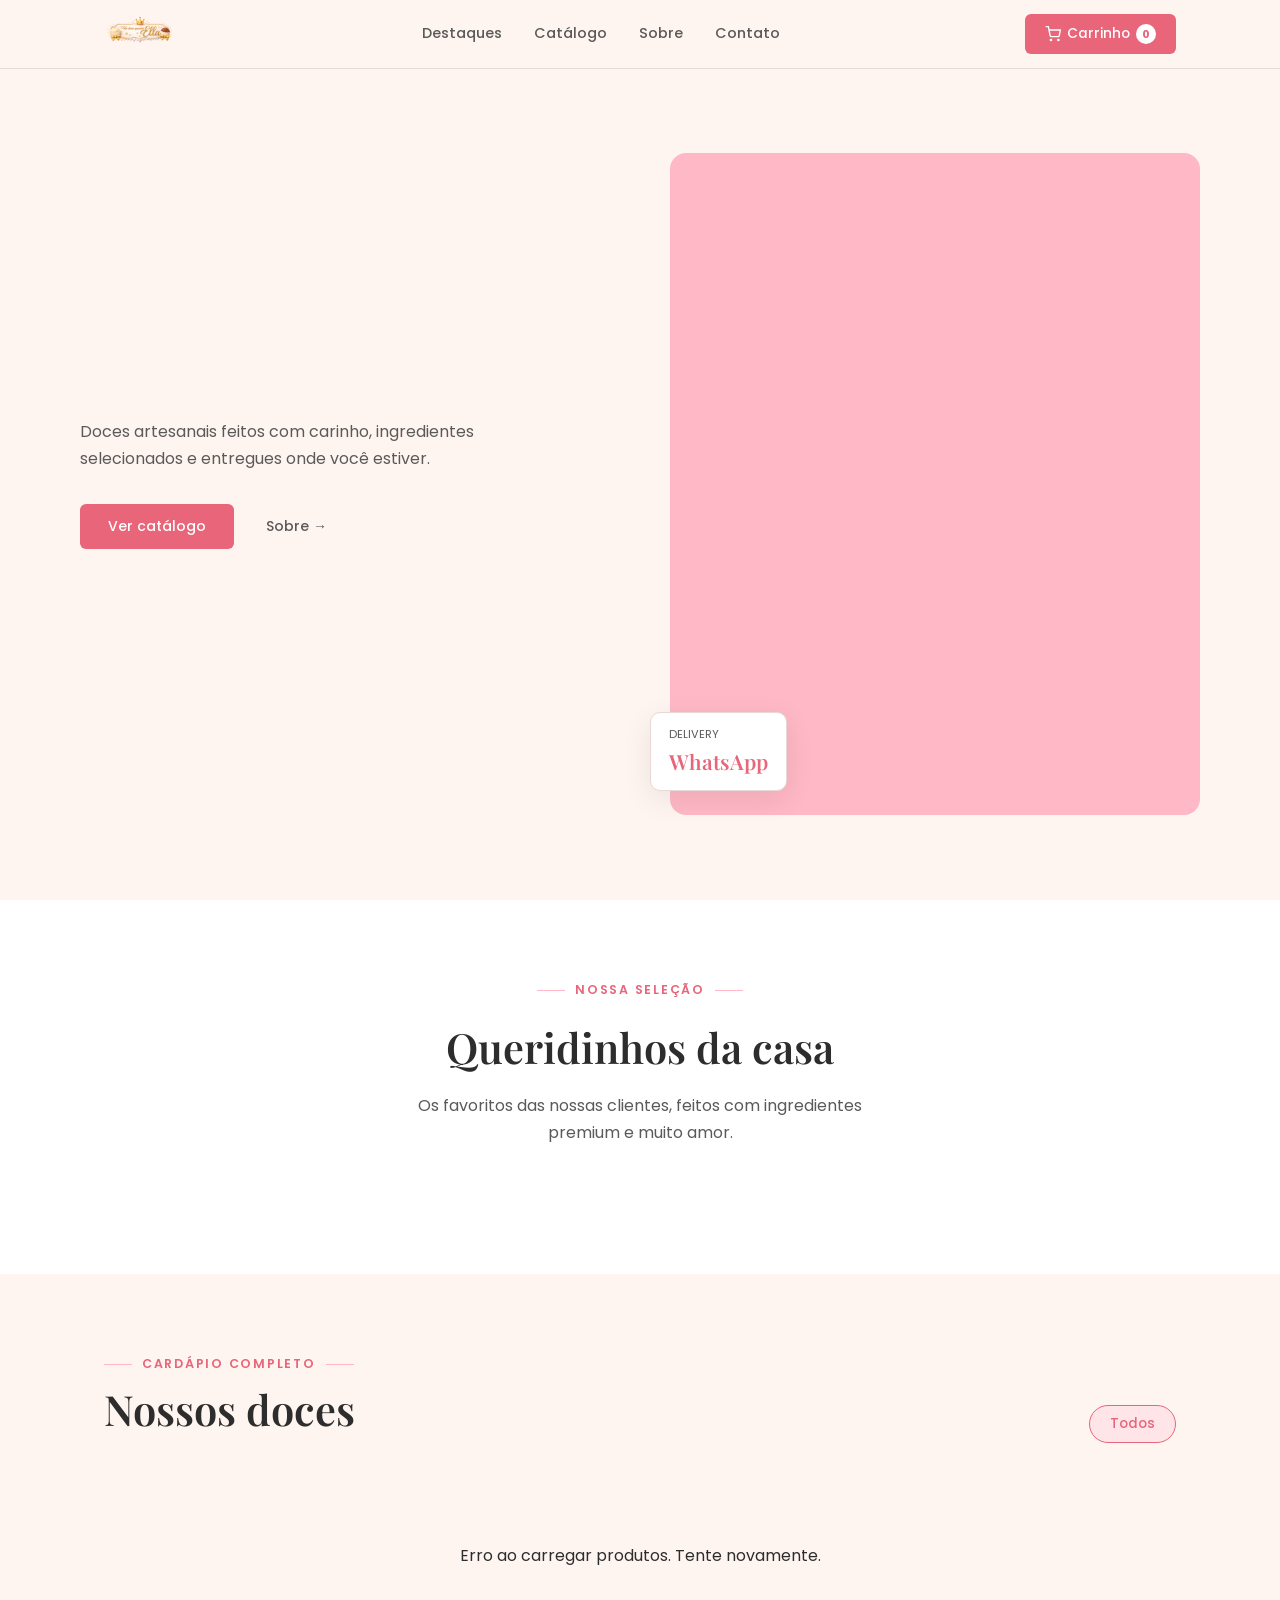
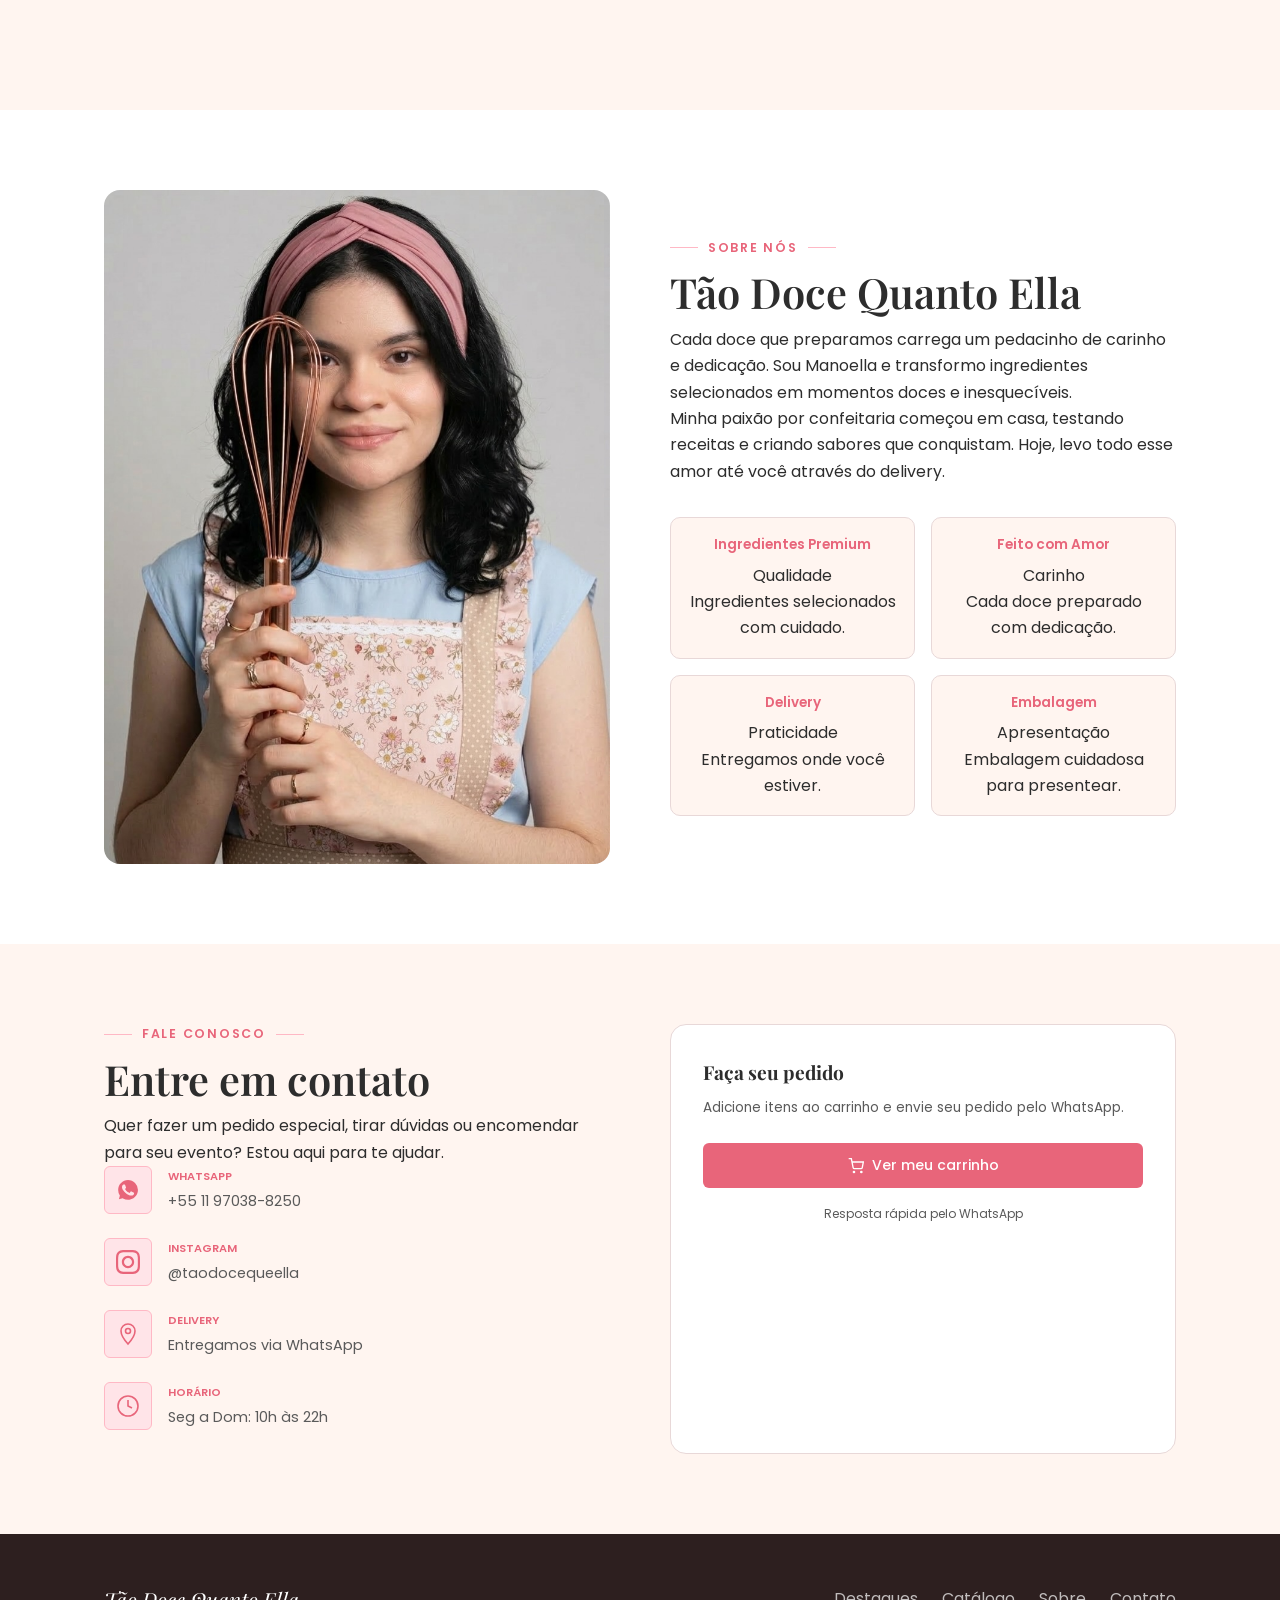
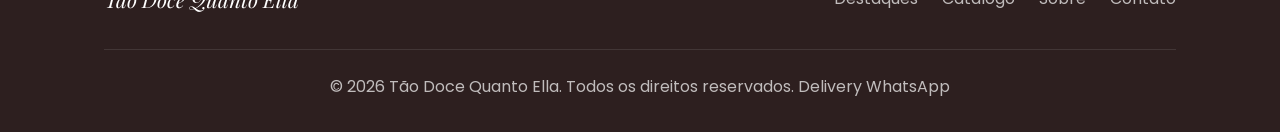
==== commit 1b9f3c40: "Update index.html" ====
--- a/index.html
+++ b/index.html
@@ -2,9 +2,10 @@
 <html lang="pt-BR">
 <head>
   <meta charset="UTF-8">
-  <meta name="viewport" content="width=device-width, initial-scale=1.0, user-scalable=yes">
-  <title>Tão Doce Quanto Ella - Doces Artesanais</title>
-  <meta name="description" content="Doces artesanais com ingredientes selecionados. Brownies, cookies, bolos e muito mais. Peça pelo WhatsApp!">
+  <meta name="viewport" content="width=device-width, initial-scale=1.0">
+  <title>Tão Doce Quanto Ella - Delivery Artesanal</title>
+  <meta name="description" content="Doces artesanais feitos com carinho. Brigadeiros, brownies, chocolate quente cremoso e muito mais. Delivery WhatsApp.">
+  <link rel="icon" type="image/png" href="/static/img/favicon.png">
   <link rel="preconnect" href="https://fonts.googleapis.com">
   <style>
     @import url('https://fonts.googleapis.com/css2?family=Playfair+Display:ital,wght@0,400;0,500;0,600;0,700;1,400&family=Poppins:wght@300;400;500;600&display=swap');
@@ -15,9 +16,10 @@
       font-family: 'Poppins', sans-serif;
       background: #FFF5F0;
       color: #2D2D2D;
-      line-height: 1.5;
-    }
-    img, video { max-width: 100%; display: block; }
+      line-height: 1.65;
+      overflow-x: hidden;
+    }
+    img { max-width: 100%; height: auto; display: block; }
     a { text-decoration: none; color: inherit; }
     button { cursor: pointer; border: none; background: none; font-family: inherit; }
 
@@ -31,14 +33,16 @@
       --texto: #2D2D2D;
       --texto-sec: #5A5A5A;
       --borda: #E8D8D8;
-      --ff-titulo: 'Playfair Display', serif;
+      --ff-titulo: 'Playfair Display', Georgia, serif;
+      --ff-corpo: 'Poppins', sans-serif;
       --r-sm: 6px;
       --r-md: 10px;
       --r-lg: 16px;
       --trans: 0.25s ease;
     }
 
-    .container { max-width: 1200px; margin: 0 auto; padding: 0 24px; }
+    .container { max-width: 1120px; margin: 0 auto; padding: 0 24px; width: 100%; }
+
     .btn {
       display: inline-flex;
       align-items: center;
@@ -47,309 +51,1535 @@
       padding: 12px 28px;
       border-radius: var(--r-sm);
       font-weight: 500;
+      font-size: 0.875rem;
       transition: var(--trans);
+      cursor: pointer;
     }
     .btn-primary { background: var(--rosa); color: white; }
-    .btn-primary:hover { background: var(--rosa-dark); transform: translateY(-2px); }
-    .btn-outline { border: 2px solid var(--rosa); color: var(--rosa); background: transparent; }
+    .btn-primary:hover { background: var(--rosa-dark); transform: translateY(-2px); box-shadow: 0 6px 20px rgba(232,101,122,0.35); }
+    .btn-outline { border: 1.5px solid var(--rosa); color: var(--rosa); background: transparent; }
     .btn-outline:hover { background: var(--rosa-pale); }
+    .btn-ghost { color: var(--texto-sec); padding: 8px 16px; }
+    .btn-ghost:hover { color: var(--rosa); }
+
+    .section-label {
+      font-size: 0.78rem;
+      font-weight: 600;
+      letter-spacing: 0.14em;
+      text-transform: uppercase;
+      color: var(--rosa);
+      display: flex;
+      align-items: center;
+      gap: 10px;
+    }
+    .section-label::before,
+    .section-label::after {
+      content: '';
+      height: 1px;
+      width: 28px;
+      background: var(--rosa-claro);
+    }
     .section-title {
       font-family: var(--ff-titulo);
-      font-size: clamp(1.8rem, 5vw, 2.8rem);
-      margin-bottom: 0.5rem;
-    }
-    .section-sub {
+      font-size: clamp(1.5rem, 5vw, 2.6rem);
+      color: var(--texto);
+      font-weight: 600;
+    }
+
+    /* ── NAVBAR ─────────────────────────────────────── */
+    #navbar {
+      position: fixed;
+      top: 0; left: 0; right: 0;
+      z-index: 900;
+      background: rgba(255,245,240,0.96);
+      backdrop-filter: blur(8px);
+      border-bottom: 1px solid var(--borda);
+      transition: box-shadow var(--trans);
+    }
+    #navbar.scrolled { box-shadow: 0 2px 20px rgba(0,0,0,0.06); }
+    .nav-inner {
+      display: flex;
+      align-items: center;
+      justify-content: space-between;
+      height: 68px;
+      gap: 16px;
+    }
+    .nav-logo-img { height: 48px; width: auto; object-fit: contain; }
+    .nav-links { display: flex; gap: 32px; }
+    .nav-links a {
+      font-size: 0.9rem;
+      font-weight: 500;
       color: var(--texto-sec);
-      margin-bottom: 2rem;
-    }
-
-    /* Navbar */
-    #navbar { position: fixed; top:0; left:0; right:0; background: rgba(255,245,240,0.96); backdrop-filter: blur(8px); border-bottom:1px solid var(--borda); z-index:1000; }
-    .nav-inner { display: flex; justify-content: space-between; align-items: center; height: 70px; }
-    .nav-logo { font-family: var(--ff-titulo); font-size: 1.4rem; font-weight: 600; font-style: italic; color: var(--rosa); }
-    .nav-links { display: flex; gap: 2rem; }
-    .nav-links a { font-weight: 500; transition: color var(--trans); }
-    .nav-links a:hover { color: var(--rosa); }
-    #cart-btn { background: var(--rosa); color: white; padding: 8px 20px; border-radius: 30px; display: flex; align-items: center; gap: 8px; }
-    #cart-count { background: white; color: var(--rosa); border-radius: 50%; padding: 2px 8px; font-size: 0.8rem; font-weight: bold; margin-left: 4px; }
-    .mobile-menu-btn { display: none; font-size: 1.8rem; background: none; border: none; }
-    #mobile-nav { display: none; position: fixed; top: 70px; left:0; right:0; background: var(--creme); padding: 1rem; flex-direction: column; gap: 1rem; border-bottom: 1px solid var(--borda); z-index: 999; }
-    #mobile-nav.open { display: flex; }
-
-    /* Hero */
-    #hero { min-height: 90vh; display: flex; align-items: center; padding-top: 70px; }
-    .hero-grid { display: grid; grid-template-columns: 1fr 1fr; gap: 3rem; align-items: center; }
-    .hero-video { border-radius: var(--r-lg); overflow: hidden; box-shadow: 0 20px 35px -10px rgba(0,0,0,0.1); }
-    .hero-video video { width: 100%; height: auto; display: block; }
-    .hero-title { font-family: var(--ff-titulo); font-size: clamp(2rem, 5vw, 3.5rem); margin-bottom: 1rem; }
-    .hero-actions { display: flex; gap: 1rem; margin-top: 2rem; flex-wrap: wrap; }
-
-    /* Produtos */
-    #produtos { padding: 4rem 0; }
-    .categorias-filtro { display: flex; flex-wrap: wrap; gap: 0.5rem; margin-bottom: 2rem; justify-content: center; }
-    .cat-btn { padding: 8px 20px; border-radius: 30px; border: 1px solid var(--borda); background: white; transition: var(--trans); }
-    .cat-btn.ativo, .cat-btn:hover { background: var(--rosa); color: white; border-color: var(--rosa); }
-    .produtos-grid { display: grid; grid-template-columns: repeat(auto-fill, minmax(280px, 1fr)); gap: 2rem; }
-    .produto-card { background: var(--branco); border-radius: var(--r-lg); overflow: hidden; box-shadow: 0 5px 15px rgba(0,0,0,0.05); transition: transform var(--trans); }
-    .produto-card:hover { transform: translateY(-5px); }
-    .produto-media { aspect-ratio: 1 / 1; overflow: hidden; background: #f0f0f0; }
-    .produto-media img, .produto-media video { width: 100%; height: 100%; object-fit: cover; transition: transform 0.3s ease; }
-    .produto-card:hover .produto-media img,
-    .produto-card:hover .produto-media video { transform: scale(1.05); }
-    .produto-info { padding: 1.2rem; }
-    .produto-nome { font-family: var(--ff-titulo); font-size: 1.2rem; margin-bottom: 0.25rem; }
-    .produto-desc { font-size: 0.85rem; color: var(--texto-sec); margin-bottom: 1rem; display: -webkit-box; -webkit-line-clamp: 2; -webkit-box-orient: vertical; overflow: hidden; }
-    .produto-footer { display: flex; justify-content: space-between; align-items: center; margin-top: 0.5rem; }
-    .produto-preco { font-weight: 700; font-size: 1.3rem; color: var(--rosa); }
-    .add-btn { background: var(--rosa); color: white; padding: 8px 16px; border-radius: 30px; display: flex; align-items: center; gap: 6px; font-size: 0.8rem; font-weight: 600; }
-
-    /* Carrinho Drawer */
-    #cart-overlay { position: fixed; inset: 0; background: rgba(0,0,0,0.5); z-index: 1100; opacity: 0; visibility: hidden; transition: var(--trans); }
+      transition: var(--trans);
+      position: relative;
+    }
+    .nav-links a::after {
+      content: '';
+      position: absolute;
+      bottom: -3px; left: 0; right: 0;
+      height: 2px;
+      background: var(--rosa);
+      transform: scaleX(0);
+      transition: transform var(--trans);
+    }
+    .nav-links a:hover::after { transform: scaleX(1); }
+    .nav-links a:hover { color: var(--texto); }
+
+    #cart-btn {
+      display: flex;
+      align-items: center;
+      gap: 6px;
+      padding: 10px 20px;
+      background: var(--rosa);
+      color: white;
+      border-radius: var(--r-sm);
+      font-size: 0.85rem;
+      font-weight: 500;
+      transition: var(--trans);
+      position: relative;
+    }
+    #cart-btn:hover { background: var(--rosa-dark); transform: translateY(-1px); box-shadow: 0 4px 16px rgba(232,101,122,0.4); }
+    #cart-count {
+      background: white;
+      color: var(--rosa);
+      min-width: 20px;
+      height: 20px;
+      border-radius: 50%;
+      display: inline-flex;
+      align-items: center;
+      justify-content: center;
+      font-size: 0.7rem;
+      font-weight: 700;
+      padding: 0 4px;
+    }
+
+    .nav-mobile-right {
+      display: none;
+      align-items: center;
+      gap: 8px;
+    }
+
+    #cart-btn-nav-mobile {
+      display: flex;
+      align-items: center;
+      justify-content: center;
+      position: relative;
+      width: 44px;
+      height: 44px;
+      background: var(--rosa);
+      color: white;
+      border-radius: var(--r-sm);
+      transition: var(--trans);
+    }
+    #cart-btn-nav-mobile:hover { background: var(--rosa-dark); }
+    #cart-count-nav-mobile {
+      position: absolute;
+      top: -6px;
+      right: -6px;
+      background: white;
+      color: var(--rosa);
+      min-width: 18px;
+      height: 18px;
+      border-radius: 50%;
+      display: flex;
+      align-items: center;
+      justify-content: center;
+      font-size: 0.65rem;
+      font-weight: 700;
+      border: 1.5px solid var(--rosa);
+      line-height: 1;
+    }
+    #cart-count-nav-mobile.hidden { display: none; }
+
+    .hamburger {
+      display: none;
+      flex-direction: column;
+      gap: 5px;
+      cursor: pointer;
+      padding: 4px;
+    }
+    .hamburger span { width: 22px; height: 2px; background: var(--texto); border-radius: 2px; transition: var(--trans); }
+
+    #mobile-nav {
+      position: fixed;
+      top: 68px; left: 0; right: 0;
+      background: var(--creme);
+      border-bottom: 1px solid var(--borda);
+      padding: 20px;
+      display: flex;
+      flex-direction: column;
+      gap: 4px;
+      z-index: 899;
+      transform: translateY(-120%);
+      transition: transform 0.3s ease;
+      box-shadow: 0 8px 24px rgba(0,0,0,0.06);
+    }
+    #mobile-nav.open { transform: translateY(0); }
+    #mobile-nav a {
+      font-size: 1rem;
+      padding: 12px 0;
+      border-bottom: 1px solid var(--borda);
+      color: var(--texto-sec);
+      font-weight: 500;
+    }
+    #mobile-nav a:last-child { border-bottom: none; }
+
+    /* ── FLOATING CART ──────────────────────────────── */
+    #floating-cart {
+      display: none;
+      position: fixed;
+      bottom: 20px;
+      right: 20px;
+      z-index: 800;
+      background: var(--rosa);
+      color: white;
+      border-radius: 50px;
+      padding: 14px 22px;
+      align-items: center;
+      gap: 10px;
+      font-weight: 600;
+      font-size: 0.9rem;
+      box-shadow: 0 8px 30px rgba(232,101,122,0.45);
+      transition: transform var(--trans), box-shadow var(--trans);
+      cursor: pointer;
+      border: none;
+    }
+    #floating-cart:hover { transform: translateY(-3px); box-shadow: 0 12px 36px rgba(232,101,122,0.55); }
+    #floating-cart-count {
+      background: white;
+      color: var(--rosa);
+      font-size: 0.7rem;
+      font-weight: 700;
+      width: 22px;
+      height: 22px;
+      border-radius: 50%;
+      display: flex;
+      align-items: center;
+      justify-content: center;
+    }
+    #floating-cart.tem-itens { display: flex; }
+
+    /* ── HERO ────────────────────────────────────────── */
+    #hero {
+      min-height: 100vh;
+      display: flex;
+      align-items: center;
+      padding-top: 68px;
+      background: var(--creme);
+    }
+    .hero-inner {
+      display: grid;
+      grid-template-columns: 1fr 1fr;
+      align-items: center;
+      gap: 60px;
+      padding: 60px 0;
+    }
+    .hero-logo-img { max-width: 320px; height: auto; margin-bottom: 24px; }
+    .hero-sub {
+      font-size: 1rem;
+      color: var(--texto-sec);
+      margin-bottom: 32px;
+      max-width: 450px;
+    }
+    .hero-actions { display: flex; gap: 16px; flex-wrap: wrap; }
+
+    .hero-img-frame {
+      aspect-ratio: 4/5;
+      border-radius: var(--r-lg);
+      background: var(--rosa-claro);
+      overflow: hidden;
+      position: relative;
+    }
+    .hero-img-frame video {
+      width: 100%;
+      height: 100%;
+      object-fit: cover;
+      display: block;
+      pointer-events: none;
+    }
+
+    .hero-image-wrap { position: relative; }
+    .hero-badge {
+      position: absolute;
+      bottom: 24px;
+      left: -20px;
+      background: white;
+      border: 1px solid var(--borda);
+      border-radius: var(--r-md);
+      padding: 12px 18px;
+      box-shadow: 0 8px 30px rgba(0,0,0,0.08);
+    }
+    .hero-badge-label { font-size: 0.7rem; color: var(--texto-sec); text-transform: uppercase; }
+    .hero-badge-val { font-family: var(--ff-titulo); font-size: 1.3rem; color: var(--rosa); font-weight: 600; }
+
+    /* ── DESTAQUES ───────────────────────────────────── */
+    #destaques { padding: 80px 0; background: white; }
+    .destaques-header { text-align: center; margin-bottom: 48px; }
+    .destaques-header .section-label { justify-content: center; margin-bottom: 12px; }
+    .destaques-header p { max-width: 500px; margin: 12px auto 0; color: var(--texto-sec); }
+    .destaques-grid {
+      display: grid;
+      grid-template-columns: repeat(3, 1fr);
+      gap: 30px;
+    }
+    .destaque-card {
+      text-align: center;
+      padding: 24px;
+      border: 1px solid var(--borda);
+      border-radius: var(--r-lg);
+      background: var(--creme);
+      transition: var(--trans);
+    }
+    .destaque-card:hover { border-color: var(--rosa-claro); transform: translateY(-3px); box-shadow: 0 8px 32px rgba(232,101,122,0.1); }
+    .destaque-img {
+      aspect-ratio: 1/1;
+      border-radius: var(--r-md);
+      overflow: hidden;
+      margin-bottom: 16px;
+    }
+    .destaque-img img, .destaque-img video { width: 100%; height: 100%; object-fit: cover; }
+    .destaque-titulo { font-family: var(--ff-titulo); font-size: 1.2rem; font-weight: 600; margin-bottom: 8px; }
+    .destaque-desc { font-size: 0.85rem; color: var(--texto-sec); line-height: 1.6; }
+
+    /* ── CATÁLOGO ────────────────────────────────────── */
+    #catalogo { padding: 80px 0; background: var(--creme); }
+    .catalogo-header {
+      display: flex;
+      justify-content: space-between;
+      align-items: flex-end;
+      margin-bottom: 40px;
+      flex-wrap: wrap;
+      gap: 20px;
+    }
+    .categorias-filtro { display: flex; gap: 10px; flex-wrap: wrap; }
+    .cat-btn {
+      padding: 8px 20px;
+      border-radius: 30px;
+      font-size: 0.85rem;
+      font-weight: 500;
+      border: 1.5px solid var(--borda);
+      background: white;
+      color: var(--texto-sec);
+      transition: var(--trans);
+      cursor: pointer;
+    }
+    .cat-btn:hover, .cat-btn.ativo { border-color: var(--rosa); color: var(--rosa); background: var(--rosa-pale); }
+
+    .produtos-grid {
+      display: grid;
+      grid-template-columns: repeat(auto-fill, minmax(260px, 1fr));
+      gap: 24px;
+    }
+    .produto-card {
+      background: white;
+      border: 1px solid var(--borda);
+      border-radius: var(--r-lg);
+      overflow: hidden;
+      transition: var(--trans);
+      display: flex;
+      flex-direction: column;
+    }
+    .produto-card:hover { transform: translateY(-4px); box-shadow: 0 16px 48px rgba(232,101,122,0.12); }
+
+    .produto-img {
+      aspect-ratio: 4/3;
+      background: var(--rosa-claro);
+      overflow: hidden;
+      position: relative;
+      cursor: pointer;
+    }
+    .produto-img img, .produto-img video { width: 100%; height: 100%; object-fit: cover; transition: transform 0.4s ease; }
+    .produto-card:hover .produto-img img,
+    .produto-card:hover .produto-img video { transform: scale(1.04); }
+
+    .produto-img-overlay {
+      position: absolute;
+      inset: 0;
+      background: rgba(232,101,122,0);
+      display: flex;
+      align-items: center;
+      justify-content: center;
+      transition: background 0.3s ease;
+    }
+    .produto-img-overlay span {
+      color: white;
+      font-size: 0.8rem;
+      font-weight: 600;
+      letter-spacing: 0.06em;
+      opacity: 0;
+      transform: translateY(6px);
+      transition: opacity 0.3s ease, transform 0.3s ease;
+      background: rgba(0,0,0,0.35);
+      padding: 7px 16px;
+      border-radius: 30px;
+      backdrop-filter: blur(4px);
+    }
+    .produto-img:hover .produto-img-overlay { background: rgba(232,101,122,0.18); }
+    .produto-img:hover .produto-img-overlay span { opacity: 1; transform: translateY(0); }
+
+    .produto-body {
+      padding: 16px;
+      flex: 1;
+      display: flex;
+      flex-direction: column;
+    }
+    .produto-cat {
+      font-size: 0.68rem;
+      font-weight: 600;
+      text-transform: uppercase;
+      color: var(--rosa);
+      letter-spacing: 0.08em;
+      margin-bottom: 4px;
+    }
+    .produto-nome {
+      font-family: var(--ff-titulo);
+      font-size: 1.05rem;
+      font-weight: 600;
+      margin-bottom: 6px;
+      line-height: 1.3;
+      cursor: pointer;
+      transition: color var(--trans);
+    }
+    .produto-nome:hover { color: var(--rosa); }
+    .produto-desc {
+      font-size: 0.82rem;
+      color: var(--texto-sec);
+      line-height: 1.5;
+      display: -webkit-box;
+      -webkit-line-clamp: 2;
+      -webkit-box-orient: vertical;
+      overflow: hidden;
+      flex: 1;
+    }
+
+    .produto-footer {
+      display: flex;
+      align-items: center;
+      justify-content: space-between;
+      margin-top: 14px;
+      padding-top: 14px;
+      border-top: 1px solid var(--borda);
+      gap: 12px;
+    }
+    .produto-preco-wrap { display: flex; flex-direction: column; }
+    .produto-preco-label { font-size: 0.65rem; color: var(--texto-sec); text-transform: uppercase; letter-spacing: 0.05em; }
+    .produto-preco {
+      font-family: var(--ff-titulo);
+      font-size: 1.4rem;
+      font-weight: 700;
+      color: var(--texto);
+      line-height: 1.1;
+    }
+    .produto-preco span { font-size: 0.85rem; font-weight: 400; color: var(--texto-sec); margin-right: 1px; }
+
+    .add-btn {
+      display: flex;
+      align-items: center;
+      gap: 6px;
+      padding: 10px 16px;
+      background: var(--rosa);
+      color: white;
+      border-radius: var(--r-sm);
+      font-size: 0.82rem;
+      font-weight: 600;
+      white-space: nowrap;
+      transition: var(--trans);
+      flex-shrink: 0;
+    }
+    .add-btn:hover { background: var(--rosa-dark); transform: translateY(-1px); box-shadow: 0 4px 14px rgba(232,101,122,0.35); }
+
+    /* ── MODAL PRODUTO ───────────────────────────────── */
+    #produto-overlay {
+      position: fixed;
+      inset: 0;
+      background: rgba(0,0,0,0.55);
+      z-index: 1100;
+      opacity: 0;
+      visibility: hidden;
+      transition: opacity 0.3s ease, visibility 0.3s ease;
+      display: flex;
+      align-items: center;
+      justify-content: center;
+      padding: 20px;
+    }
+    #produto-overlay.open { opacity: 1; visibility: visible; }
+
+    #produto-modal {
+      background: white;
+      border-radius: var(--r-lg);
+      width: 100%;
+      max-width: 820px;
+      max-height: 90vh;
+      overflow-y: auto;
+      display: grid;
+      grid-template-columns: 1fr 1fr;
+      position: relative;
+      transform: scale(0.94) translateY(16px);
+      transition: transform 0.3s ease;
+      box-shadow: 0 32px 80px rgba(0,0,0,0.2);
+    }
+    #produto-overlay.open #produto-modal { transform: scale(1) translateY(0); }
+
+    .modal-img-side {
+      aspect-ratio: unset;
+      min-height: 380px;
+      background: var(--rosa-claro);
+      overflow: hidden;
+      border-radius: var(--r-lg) 0 0 var(--r-lg);
+      position: relative;
+    }
+    .modal-img-side img, .modal-img-side video {
+      width: 100%;
+      height: 100%;
+      object-fit: cover;
+    }
+    .modal-img-badge {
+      position: absolute;
+      top: 16px;
+      left: 16px;
+      background: white;
+      color: var(--rosa);
+      font-size: 0.68rem;
+      font-weight: 700;
+      text-transform: uppercase;
+      letter-spacing: 0.08em;
+      padding: 4px 12px;
+      border-radius: 20px;
+      border: 1px solid var(--rosa-claro);
+    }
+
+    .modal-content-side {
+      padding: 36px 32px;
+      display: flex;
+      flex-direction: column;
+    }
+    .modal-close {
+      position: absolute;
+      top: 16px;
+      right: 16px;
+      width: 36px;
+      height: 36px;
+      border-radius: 50%;
+      background: white;
+      border: 1px solid var(--borda);
+      display: flex;
+      align-items: center;
+      justify-content: center;
+      cursor: pointer;
+      font-size: 1rem;
+      transition: var(--trans);
+      z-index: 2;
+      line-height: 1;
+      color: var(--texto-sec);
+    }
+    .modal-close:hover { background: var(--rosa-pale); color: var(--rosa); border-color: var(--rosa-claro); }
+
+    .modal-cat {
+      font-size: 0.7rem;
+      font-weight: 700;
+      text-transform: uppercase;
+      letter-spacing: 0.1em;
+      color: var(--rosa);
+      margin-bottom: 10px;
+    }
+    .modal-nome {
+      font-family: var(--ff-titulo);
+      font-size: clamp(1.4rem, 3vw, 2rem);
+      font-weight: 700;
+      color: var(--texto);
+      line-height: 1.2;
+      margin-bottom: 16px;
+    }
+    .modal-divider {
+      height: 1px;
+      background: var(--borda);
+      margin: 16px 0;
+    }
+    .modal-desc {
+      font-size: 0.9rem;
+      color: var(--texto-sec);
+      line-height: 1.7;
+      flex: 1;
+    }
+    .modal-preco-row {
+      display: flex;
+      align-items: center;
+      gap: 12px;
+      margin-top: 20px;
+      padding: 16px;
+      background: var(--creme);
+      border-radius: var(--r-md);
+      border: 1px solid var(--borda);
+    }
+    .modal-preco-label { font-size: 0.72rem; text-transform: uppercase; letter-spacing: 0.06em; color: var(--texto-sec); }
+    .modal-preco-val {
+      font-family: var(--ff-titulo);
+      font-size: 2rem;
+      font-weight: 700;
+      color: var(--rosa);
+      line-height: 1;
+    }
+    .modal-preco-val span { font-size: 1rem; font-weight: 400; color: var(--texto-sec); margin-right: 2px; }
+    .modal-actions {
+      display: flex;
+      flex-direction: column;
+      gap: 10px;
+      margin-top: 20px;
+    }
+    .modal-add-btn {
+      width: 100%;
+      padding: 14px;
+      background: var(--rosa);
+      color: white;
+      border-radius: var(--r-sm);
+      font-size: 0.95rem;
+      font-weight: 600;
+      display: flex;
+      align-items: center;
+      justify-content: center;
+      gap: 8px;
+      transition: var(--trans);
+      border: none;
+      cursor: pointer;
+      font-family: inherit;
+    }
+    .modal-add-btn:hover { background: var(--rosa-dark); transform: translateY(-1px); box-shadow: 0 6px 20px rgba(232,101,122,0.35); }
+    .modal-wpp-btn {
+      width: 100%;
+      padding: 12px;
+      background: transparent;
+      color: #25D366;
+      border: 1.5px solid #25D366;
+      border-radius: var(--r-sm);
+      font-size: 0.88rem;
+      font-weight: 600;
+      display: flex;
+      align-items: center;
+      justify-content: center;
+      gap: 8px;
+      transition: var(--trans);
+      cursor: pointer;
+      font-family: inherit;
+    }
+    .modal-wpp-btn:hover { background: #f0fff5; }
+
+    /* ── SOBRE ───────────────────────────────────────── */
+    #sobre { padding: 80px 0; background: white; }
+    .sobre-inner {
+      display: grid;
+      grid-template-columns: 1fr 1fr;
+      gap: 60px;
+      align-items: center;
+    }
+    .sobre-img-frame {
+      aspect-ratio: 3/4;
+      border-radius: var(--r-lg);
+      background: var(--rosa-claro);
+      overflow: hidden;
+    }
+    .sobre-img-frame img { width: 100%; height: 100%; object-fit: cover; }
+    .sobre-valores {
+      display: grid;
+      grid-template-columns: repeat(2, 1fr);
+      gap: 16px;
+      margin-top: 32px;
+    }
+    .valor-item {
+      background: var(--creme);
+      border: 1px solid var(--borda);
+      border-radius: var(--r-md);
+      padding: 16px;
+      text-align: center;
+    }
+    .valor-icon { font-weight: 600; color: var(--rosa); margin-bottom: 6px; font-size: 0.85rem; }
+
+    /* ── CONTATO ─────────────────────────────────────── */
+    #contato { padding: 80px 0; background: var(--creme); }
+    .contato-inner {
+      display: grid;
+      grid-template-columns: 1fr 1fr;
+      gap: 60px;
+    }
+    .info-item { display: flex; align-items: center; gap: 16px; margin-bottom: 24px; }
+    .info-icon {
+      width: 48px; height: 48px;
+      background: var(--rosa-pale);
+      border: 1px solid var(--rosa-claro);
+      border-radius: var(--r-sm);
+      display: flex;
+      align-items: center;
+      justify-content: center;
+      color: var(--rosa);
+      flex-shrink: 0;
+    }
+    .info-icon svg { width: 24px; height: 24px; }
+    .info-label { font-size: 0.7rem; font-weight: 600; color: var(--rosa); text-transform: uppercase; }
+    .info-val { font-size: 0.9rem; color: var(--texto-sec); margin-top: 4px; }
+    .contato-card {
+      background: white;
+      border: 1px solid var(--borda);
+      border-radius: var(--r-lg);
+      padding: 32px;
+    }
+    .contato-card h3 { font-family: var(--ff-titulo); font-size: 1.2rem; margin-bottom: 8px; }
+    .contato-card p { font-size: 0.85rem; color: var(--texto-sec); margin-bottom: 24px; }
+
+    /* ── FOOTER ──────────────────────────────────────── */
+    footer {
+      background: #2D1F1F;
+      color: rgba(255,255,255,0.7);
+      padding: 48px 0 32px;
+    }
+    .footer-inner {
+      display: flex;
+      justify-content: space-between;
+      align-items: center;
+      flex-wrap: wrap;
+      gap: 24px;
+      margin-bottom: 32px;
+    }
+    .footer-logo-main { font-family: var(--ff-titulo); font-size: 1.3rem; font-style: italic; color: white; }
+    .footer-links { display: flex; gap: 24px; flex-wrap: wrap; }
+    .footer-links a:hover { color: var(--rosa-claro); }
+    .footer-bottom { text-align: center; padding-top: 24px; border-top: 1px solid rgba(255,255,255,0.1); }
+
+    /* ── CARRINHO DRAWER ─────────────────────────────── */
+    #cart-overlay {
+      position: fixed;
+      inset: 0;
+      background: rgba(0,0,0,0.5);
+      z-index: 1000;
+      opacity: 0;
+      visibility: hidden;
+      transition: var(--trans);
+    }
     #cart-overlay.open { opacity: 1; visibility: visible; }
-    #cart-drawer { position: fixed; top: 0; right: 0; bottom: 0; width: 400px; max-width: 90vw; background: white; z-index: 1101; transform: translateX(100%); transition: transform 0.3s ease; display: flex; flex-direction: column; }
+    #cart-drawer {
+      position: fixed;
+      top: 0; right: 0; bottom: 0;
+      width: 420px;
+      max-width: 95vw;
+      background: white;
+      z-index: 1001;
+      transform: translateX(100%);
+      transition: transform 0.35s ease;
+      display: flex;
+      flex-direction: column;
+    }
     #cart-drawer.open { transform: translateX(0); }
-    .cart-header { padding: 1.5rem; border-bottom: 1px solid var(--borda); display: flex; justify-content: space-between; align-items: center; }
-    .cart-items { flex: 1; overflow-y: auto; padding: 1rem; }
-    .cart-item { display: flex; gap: 1rem; margin-bottom: 1rem; padding-bottom: 1rem; border-bottom: 1px solid var(--borda); }
-    .cart-item-img { width: 70px; height: 70px; background: #f0f0f0; border-radius: var(--r-md); overflow: hidden; }
+    .cart-head {
+      display: flex;
+      justify-content: space-between;
+      align-items: center;
+      padding: 20px 24px;
+      border-bottom: 1px solid var(--borda);
+      background: var(--creme);
+    }
+    .cart-head-left { display: flex; align-items: center; gap: 10px; }
+    .cart-head h3 { font-family: var(--ff-titulo); font-size: 1.2rem; }
+    .cart-head-badge {
+      background: var(--rosa);
+      color: white;
+      font-size: 0.7rem;
+      font-weight: 700;
+      padding: 2px 8px;
+      border-radius: 20px;
+    }
+    .cart-close {
+      width: 34px; height: 34px;
+      border-radius: 50%;
+      background: white;
+      border: 1px solid var(--borda);
+      display: flex;
+      align-items: center;
+      justify-content: center;
+      cursor: pointer;
+      transition: var(--trans);
+      font-size: 1rem;
+    }
+    .cart-close:hover { background: var(--rosa-pale); color: var(--rosa); border-color: var(--rosa-claro); }
+    #cart-items { flex: 1; overflow-y: auto; padding: 16px 24px; }
+    .cart-empty {
+      text-align: center;
+      padding: 48px 20px;
+      color: var(--texto-sec);
+    }
+    .cart-empty-icon { font-size: 2.5rem; margin-bottom: 12px; }
+    .cart-item {
+      display: flex;
+      gap: 14px;
+      padding: 14px 0;
+      border-bottom: 1px solid var(--borda);
+    }
+    .cart-item-img {
+      width: 64px; height: 64px;
+      border-radius: var(--r-md);
+      background: var(--rosa-claro);
+      overflow: hidden;
+      flex-shrink: 0;
+    }
     .cart-item-img img, .cart-item-img video { width: 100%; height: 100%; object-fit: cover; }
-    .cart-item-info { flex: 1; }
-    .cart-item-qty { display: flex; align-items: center; gap: 10px; margin-top: 8px; }
-    .cart-footer { padding: 1.5rem; border-top: 1px solid var(--borda); background: var(--creme); }
-    .btn-whatsapp { background: #25D366; color: white; width: 100%; padding: 12px; border-radius: 30px; display: flex; align-items: center; justify-content: center; gap: 8px; font-weight: 600; margin-top: 1rem; }
-
-    /* Footer */
-    footer { background: #2D1F1F; color: rgba(255,255,255,0.7); padding: 3rem 0 2rem; margin-top: 4rem; text-align: center; }
+    .cart-item-info { flex: 1; min-width: 0; }
+    .cart-item-nome { font-weight: 600; margin-bottom: 2px; font-size: 0.9rem; white-space: nowrap; overflow: hidden; text-overflow: ellipsis; }
+    .cart-item-preco { font-size: 0.8rem; color: var(--rosa); font-weight: 600; }
+    .cart-item-controls { display: flex; align-items: center; gap: 8px; margin-top: 8px; }
+    .qty-btn {
+      width: 28px; height: 28px;
+      border-radius: 50%;
+      border: 1.5px solid var(--borda);
+      background: white;
+      cursor: pointer;
+      transition: var(--trans);
+      display: flex;
+      align-items: center;
+      justify-content: center;
+      font-size: 1rem;
+      line-height: 1;
+    }
+    .qty-btn:hover { border-color: var(--rosa); color: var(--rosa); background: var(--rosa-pale); }
+    .qty-val { font-weight: 700; width: 28px; text-align: center; font-size: 0.95rem; }
+    .remove-btn { color: #C0392B; font-size: 0.75rem; cursor: pointer; margin-left: auto; opacity: 0.7; transition: var(--trans); }
+    .remove-btn:hover { opacity: 1; }
+
+    .cart-foot { padding: 20px 24px; border-top: 1px solid var(--borda); background: white; }
+    .cart-subtotal {
+      display: flex;
+      justify-content: space-between;
+      align-items: center;
+      margin-bottom: 20px;
+      padding: 16px;
+      background: var(--creme);
+      border-radius: var(--r-md);
+      border: 1px solid var(--borda);
+    }
+    .cart-subtotal-label { font-size: 0.85rem; color: var(--texto-sec); }
+    .cart-total-val { font-family: var(--ff-titulo); font-size: 1.5rem; font-weight: 700; color: var(--rosa); }
+    .cart-form { margin-bottom: 16px; }
+    .cart-form label { font-size: 0.75rem; font-weight: 600; text-transform: uppercase; color: var(--texto-sec); display: block; margin-bottom: 6px; letter-spacing: 0.05em; }
+    .cart-form input, .cart-form textarea {
+      width: 100%;
+      padding: 10px 14px;
+      border: 1.5px solid var(--borda);
+      border-radius: var(--r-sm);
+      margin-bottom: 14px;
+      font-family: inherit;
+      font-size: 0.9rem;
+      transition: var(--trans);
+      background: var(--creme);
+    }
+    .cart-form input:focus, .cart-form textarea:focus {
+      outline: none;
+      border-color: var(--rosa-claro);
+      background: white;
+    }
+    .btn-whatsapp {
+      width: 100%;
+      background: #25D366;
+      color: white;
+      padding: 14px;
+      border-radius: var(--r-sm);
+      display: flex;
+      align-items: center;
+      justify-content: center;
+      gap: 10px;
+      font-weight: 600;
+      font-size: 0.95rem;
+      cursor: pointer;
+      transition: var(--trans);
+      border: none;
+      font-family: inherit;
+    }
+    .btn-whatsapp:hover { background: #1ebe5a; transform: translateY(-1px); box-shadow: 0 6px 20px rgba(37,211,102,0.35); }
+
+    /* ── TOAST ───────────────────────────────────────── */
+    #toast-container {
+      position: fixed;
+      bottom: 80px;
+      right: 20px;
+      z-index: 9999;
+      display: flex;
+      flex-direction: column;
+      gap: 8px;
+    }
+    .toast {
+      background: #2D2D2D;
+      color: white;
+      padding: 12px 20px;
+      border-radius: var(--r-sm);
+      font-size: 0.875rem;
+      animation: slideIn 0.3s ease, fadeOut 0.3s ease 2.7s forwards;
+      display: flex;
+      align-items: center;
+      gap: 8px;
+    }
+    .toast.success { background: #27AE60; }
+    .toast.error { background: #C0392B; }
+    @keyframes slideIn {
+      from { transform: translateX(100px); opacity: 0; }
+      to { transform: translateX(0); opacity: 1; }
+    }
+    @keyframes fadeOut {
+      to { opacity: 0; visibility: hidden; }
+    }
+
+    .spinner {
+      width: 40px; height: 40px;
+      border: 3px solid var(--rosa-claro);
+      border-top-color: var(--rosa);
+      border-radius: 50%;
+      animation: spin 0.8s linear infinite;
+      margin: 0 auto 12px;
+    }
+    @keyframes spin { to { transform: rotate(360deg); } }
 
     @media (max-width: 768px) {
-      .hero-grid { grid-template-columns: 1fr; text-align: center; }
+      .hamburger { display: flex; }
+      .nav-mobile-right { display: flex; }
       .nav-links, .nav-right-desktop { display: none; }
-      .mobile-menu-btn { display: block; }
+      #floating-cart.tem-itens { display: flex; }
+      .hero-inner { grid-template-columns: 1fr; text-align: center; gap: 32px; }
+      .hero-sub { margin: 0 auto 32px; }
       .hero-actions { justify-content: center; }
+      .hero-image-wrap { order: -1; max-width: 320px; margin: 0 auto; }
+      .hero-badge { left: 8px; bottom: 8px; }
+      .destaques-grid { grid-template-columns: 1fr; }
+      .sobre-inner { grid-template-columns: 1fr; }
+      .contato-inner { grid-template-columns: 1fr; }
+      .sobre-valores { grid-template-columns: 1fr; }
+      .produtos-grid { grid-template-columns: repeat(auto-fill, minmax(160px, 1fr)); gap: 14px; }
+      .produto-body { padding: 12px; }
+      .produto-nome { font-size: 0.95rem; }
+      .add-btn { padding: 9px 12px; font-size: 0.78rem; }
+      .produto-preco { font-size: 1.2rem; }
+      #produto-modal {
+        grid-template-columns: 1fr;
+        max-height: 92vh;
+      }
+      .modal-img-side {
+        min-height: 240px;
+        border-radius: var(--r-lg) var(--r-lg) 0 0;
+        max-height: 260px;
+      }
+      .modal-content-side { padding: 24px 20px; }
+      .modal-nome { font-size: 1.4rem; }
+      .footer-inner { flex-direction: column; text-align: center; }
+      .footer-links { justify-content: center; }
+      #toast-container { bottom: 90px; }
     }
   </style>
 </head>
 <body>
 
+<!-- ── NAVBAR ─────────────────────────────────────── -->
 <nav id="navbar">
   <div class="container nav-inner">
-    <div class="nav-logo">Tão Doce Quanto Ella</div>
+    <a href="/" class="nav-logo">
+      <img src="/static/img/logo-pequena.png" alt="Tão Doce Quanto Ella" class="nav-logo-img" onerror="this.style.display='none'">
+    </a>
     <div class="nav-links">
-      <a href="#hero">Início</a>
-      <a href="#produtos">Cardápio</a>
+      <a href="#destaques">Destaques</a>
+      <a href="#catalogo">Catálogo</a>
+      <a href="#sobre">Sobre</a>
       <a href="#contato">Contato</a>
     </div>
-    <div>
-      <button id="cart-btn" class="btn-primary" style="padding: 8px 16px;">🛒 Carrinho <span id="cart-count">0</span></button>
-    </div>
-    <button class="mobile-menu-btn" id="mobileMenuBtn">☰</button>
+    <div class="nav-right-desktop">
+      <button id="cart-btn">
+        <svg width="16" height="16" viewBox="0 0 24 24" fill="none" stroke="currentColor" stroke-width="2">
+          <circle cx="9" cy="21" r="1"/><circle cx="20" cy="21" r="1"/>
+          <path d="M1 1h4l2.68 13.39a2 2 0 0 0 2 1.61h9.72a2 2 0 0 0 2-1.61L23 6H6"/>
+        </svg>
+        Carrinho
+        <span id="cart-count">0</span>
+      </button>
+    </div>
+    <div class="nav-mobile-right">
+      <button id="cart-btn-nav-mobile" aria-label="Carrinho">
+        <svg width="20" height="20" viewBox="0 0 24 24" fill="none" stroke="currentColor" stroke-width="2">
+          <circle cx="9" cy="21" r="1"/><circle cx="20" cy="21" r="1"/>
+          <path d="M1 1h4l2.68 13.39a2 2 0 0 0 2 1.61h9.72a2 2 0 0 0 2-1.61L23 6H6"/>
+        </svg>
+        <span id="cart-count-nav-mobile" class="hidden">0</span>
+      </button>
+      <button class="hamburger" id="hamburger" aria-label="Menu">
+        <span></span><span></span><span></span>
+      </button>
+    </div>
   </div>
 </nav>
+
 <div id="mobile-nav">
-  <a href="#hero">Início</a>
-  <a href="#produtos">Cardápio</a>
-  <a href="#contato">Contato</a>
-  <button id="mobile-cart-btn" class="btn-primary" style="width:100%;">Ver Carrinho</button>
+  <a href="#destaques">⭐ Destaques</a>
+  <a href="#catalogo">🛍️ Catálogo</a>
+  <a href="#sobre">💖 Sobre</a>
+  <a href="#contato">📞 Contato</a>
 </div>
 
+<!-- ── FLOATING CART ── -->
+<button id="floating-cart" onclick="openCart()">
+  <svg width="20" height="20" viewBox="0 0 24 24" fill="none" stroke="currentColor" stroke-width="2.2">
+    <circle cx="9" cy="21" r="1"/><circle cx="20" cy="21" r="1"/>
+    <path d="M1 1h4l2.68 13.39a2 2 0 0 0 2 1.61h9.72a2 2 0 0 0 2-1.61L23 6H6"/>
+  </svg>
+  Ver carrinho
+  <span id="floating-cart-count">0</span>
+</button>
+
+<!-- ── HERO ────────────────────────────────────────── -->
 <section id="hero">
-  <div class="container hero-grid">
-    <div>
-      <h1 class="hero-title">Doçura que <br>encanta em cada detalhe</h1>
-      <p>Ingredientes selecionados e receitas exclusivas para tornar seus momentos ainda mais doces. Peça agora pelo WhatsApp!</p>
+  <div class="container hero-inner">
+    <div class="hero-content">
+      <img src="/static/img/logo-hero.png" alt="Tão Doce Quanto Ella" class="hero-logo-img" onerror="this.style.display='none'">
+      <p class="hero-sub">Doces artesanais feitos com carinho, ingredientes selecionados e entregues onde você estiver.</p>
       <div class="hero-actions">
-        <button id="hero-cta" class="btn btn-primary">Ver Cardápio</button>
-        <a href="#contato" class="btn btn-outline">Fale Conosco</a>
+        <button id="hero-cta" class="btn btn-primary">Ver catálogo</button>
+        <a href="#sobre" class="btn btn-ghost">Sobre →</a>
       </div>
     </div>
-    <div class="hero-video">
-      <video src="/static/img/hero-doces.mp4" autoplay muted loop playsinline disablepictureinpicture></video>
+    <div class="hero-image-wrap">
+      <div class="hero-img-frame">
+        <video src="/static/img/hero-doces.mp4" autoplay loop muted playsinline disablepictureinpicture disableremoteplayback preload="auto"></video>
+      </div>
+      <div class="hero-badge">
+        <div class="hero-badge-label">Delivery</div>
+        <div class="hero-badge-val">WhatsApp</div>
+      </div>
     </div>
   </div>
 </section>
 
-<section id="produtos">
+<!-- ── DESTAQUES ───────────────────────────────────── -->
+<section id="destaques">
   <div class="container">
-    <div style="text-align: center;">
-      <h2 class="section-title">Nossos Produtos</h2>
-      <p class="section-sub">Feitos com ingredientes de qualidade e muito carinho</p>
-    </div>
-    <div class="categorias-filtro" id="filtros-cat"></div>
-    <div class="produtos-grid" id="produtos-grid"></div>
+    <div class="destaques-header">
+      <div class="section-label">Nossa seleção</div>
+      <h2 class="section-title">Queridinhos da casa</h2>
+      <p>Os favoritos das nossas clientes, feitos com ingredientes premium e muito amor.</p>
+    </div>
+    <div class="destaques-grid" id="destaques-grid">
+      <!-- Carregado via JS -->
+    </div>
   </div>
 </section>
 
-<section id="contato" style="background: var(--rosa-pale); padding: 4rem 0;">
-  <div class="container" style="text-align: center;">
-    <h2 class="section-title">Faça seu pedido</h2>
-    <p>Atendemos via WhatsApp com entrega rápida e segura.</p>
-    <button id="open-cart-footer" class="btn btn-primary" style="margin-top: 1.5rem;">Ver Carrinho e Finalizar</button>
+<!-- ── CATÁLOGO ────────────────────────────────────── -->
+<section id="catalogo">
+  <div class="container">
+    <div class="catalogo-header">
+      <div class="catalogo-title-wrap">
+        <div class="section-label">Cardápio completo</div>
+        <h2 class="section-title">Nossos doces</h2>
+      </div>
+      <div class="categorias-filtro" id="categorias-filtro">
+        <button class="cat-btn ativo" data-cat="todos">Todos</button>
+      </div>
+    </div>
+    <div class="produtos-grid" id="produtos-grid">
+      <div style="text-align:center; padding:60px; grid-column:1/-1;"><div class="spinner"></div><p>Carregando os doces…</p></div>
+    </div>
   </div>
 </section>
 
+<!-- ── SOBRE ───────────────────────────────────────── -->
+<section id="sobre">
+  <div class="container">
+    <div class="sobre-inner">
+      <div class="sobre-img-wrap">
+        <div class="sobre-img-frame">
+          <img src="/static/img/foto-manoella.jpg" alt="Manoella" onerror="this.src='https://placehold.co/600x800/FFB8C5/E8657A'">
+        </div>
+      </div>
+      <div class="sobre-content">
+        <div class="section-label">Sobre nós</div>
+        <h2 class="section-title">Tão Doce Quanto Ella</h2>
+        <p>Cada doce que preparamos carrega um pedacinho de carinho e dedicação. Sou Manoella e transformo ingredientes selecionados em momentos doces e inesquecíveis.</p>
+        <p>Minha paixão por confeitaria começou em casa, testando receitas e criando sabores que conquistam. Hoje, levo todo esse amor até você através do delivery.</p>
+        <div class="sobre-valores">
+          <div class="valor-item"><div class="valor-icon">Ingredientes Premium</div><div class="valor-titulo">Qualidade</div><div class="valor-desc">Ingredientes selecionados com cuidado.</div></div>
+          <div class="valor-item"><div class="valor-icon">Feito com Amor</div><div class="valor-titulo">Carinho</div><div class="valor-desc">Cada doce preparado com dedicação.</div></div>
+          <div class="valor-item"><div class="valor-icon">Delivery</div><div class="valor-titulo">Praticidade</div><div class="valor-desc">Entregamos onde você estiver.</div></div>
+          <div class="valor-item"><div class="valor-icon">Embalagem</div><div class="valor-titulo">Apresentação</div><div class="valor-desc">Embalagem cuidadosa para presentear.</div></div>
+        </div>
+      </div>
+    </div>
+  </div>
+</section>
+
+<!-- ── CONTATO ─────────────────────────────────────── -->
+<section id="contato">
+  <div class="container">
+    <div class="contato-inner">
+      <div class="contato-content">
+        <div class="section-label">Fale conosco</div>
+        <h2 class="section-title">Entre em contato</h2>
+        <p>Quer fazer um pedido especial, tirar dúvidas ou encomendar para seu evento? Estou aqui para te ajudar.</p>
+        <div class="contato-info">
+          <div class="info-item">
+            <div class="info-icon"><svg width="22" height="22" viewBox="0 0 24 24" fill="currentColor"><path d="M17.472 14.382c-.297-.149-1.758-.867-2.03-.967-.273-.099-.471-.148-.67.15-.197.297-.767.966-.94 1.164-.173.199-.347.223-.644.075-.297-.15-1.255-.463-2.39-1.475-.883-.788-1.48-1.761-1.653-2.059-.173-.297-.018-.458.13-.606.134-.133.298-.347.446-.52.149-.174.198-.298.298-.497.099-.198.05-.371-.025-.52-.075-.149-.669-1.612-.916-2.207-.242-.579-.487-.5-.669-.51-.173-.008-.371-.01-.57-.01-.198 0-.52.074-.792.372-.272.297-1.04 1.016-1.04 2.479 0 1.462 1.065 2.875 1.213 3.074.149.198 2.096 3.2 5.077 4.487.709.306 1.262.489 1.694.625.712.227 1.36.195 1.871.118.571-.085 1.758-.719 2.006-1.413.248-.694.248-1.289.173-1.413-.074-.124-.272-.198-.57-.347m-5.421 7.403h-.004a9.87 9.87 0 01-5.031-1.378l-.361-.214-3.741.982.998-3.648-.235-.374a9.86 9.86 0 01-1.51-5.26c.001-5.45 4.436-9.884 9.888-9.884 2.64 0 5.122 1.03 6.988 2.898a9.825 9.825 0 012.893 6.994c-.003 5.45-4.437 9.884-9.885 9.884z"/></svg></div>
+            <div><div class="info-label">WhatsApp</div><div class="info-val" id="info-whatsapp">+55 11 97038-8250</div></div>
+          </div>
+          <div class="info-item">
+            <div class="info-icon"><svg width="22" height="22" viewBox="0 0 24 24" fill="currentColor"><path d="M12 2.163c3.204 0 3.584.012 4.85.07 3.252.148 4.771 1.691 4.919 4.919.058 1.265.069 1.645.069 4.849 0 3.205-.012 3.584-.069 4.849-.149 3.225-1.664 4.771-4.919 4.919-1.266.058-1.644.07-4.85.07-3.204 0-3.584-.012-4.849-.07-3.26-.149-4.771-1.699-4.919-4.92-.058-1.265-.07-1.644-.07-4.849 0-3.204.013-3.583.07-4.849.149-3.227 1.664-4.771 4.919-4.919 1.266-.057 1.645-.069 4.849-.069zM12 0C8.741 0 8.333.014 7.053.072 2.695.272.273 2.69.073 7.052.014 8.333 0 8.741 0 12c0 3.259.014 3.668.072 4.948.2 4.358 2.618 6.78 6.98 6.98 1.281.058 1.689.072 4.948.072 3.259 0 3.668-.014 4.948-.072 4.354-.2 6.782-2.618 6.979-6.98.059-1.28.073-1.689.073-4.948 0-3.259-.014-3.667-.072-4.947-.196-4.354-2.617-6.78-6.979-6.98-1.281-.059-1.69-.073-4.949-.073z"/><path d="M12 5.838c-3.403 0-6.162 2.759-6.162 6.162s2.759 6.163 6.162 6.163 6.162-2.759 6.162-6.163c0-3.403-2.759-6.162-6.162-6.162zM12 16c-2.209 0-4-1.791-4-4s1.791-4 4-4 4 1.791 4 4-1.791 4-4 4z"/></svg></div>
+            <div><div class="info-label">Instagram</div><div class="info-val" id="info-instagram">@taodocequeella</div></div>
+          </div>
+          <div class="info-item">
+            <div class="info-icon"><svg width="22" height="22" viewBox="0 0 24 24" fill="none" stroke="currentColor" stroke-width="1.6"><path d="M12 2C8.13 2 5 5.13 5 9c0 5.25 7 13 7 13s7-7.75 7-13c0-3.87-3.13-7-7-7z"/><circle cx="12" cy="9" r="2.5"/></svg></div>
+            <div><div class="info-label">Delivery</div><div class="info-val" id="info-endereco">Entregamos via WhatsApp</div></div>
+          </div>
+          <div class="info-item">
+            <div class="info-icon"><svg width="22" height="22" viewBox="0 0 24 24" fill="none" stroke="currentColor" stroke-width="1.6"><circle cx="12" cy="12" r="10"/><polyline points="12 6 12 12 16 14"/></svg></div>
+            <div><div class="info-label">Horário</div><div class="info-val" id="info-horario">Seg a Dom: 10h às 22h</div></div>
+          </div>
+        </div>
+      </div>
+      <div class="contato-card">
+        <h3>Faça seu pedido</h3>
+        <p>Adicione itens ao carrinho e envie seu pedido pelo WhatsApp.</p>
+        <button onclick="openCart()" class="btn btn-primary" style="width:100%;">
+          <svg width="16" height="16" viewBox="0 0 24 24" fill="none" stroke="currentColor" stroke-width="2">
+            <circle cx="9" cy="21" r="1"/><circle cx="20" cy="21" r="1"/>
+            <path d="M1 1h4l2.68 13.39a2 2 0 0 0 2 1.61h9.72a2 2 0 0 0 2-1.61L23 6H6"/>
+          </svg>
+          Ver meu carrinho
+        </button>
+        <div style="text-align:center; margin-top:16px; font-size:0.75rem; color:var(--texto-sec);">Resposta rápida pelo WhatsApp</div>
+      </div>
+    </div>
+  </div>
+</section>
+
+<!-- ── FOOTER ──────────────────────────────────────── -->
 <footer>
   <div class="container">
-    <p>Tão Doce Quanto Ella - Doces que aquecem o coração</p>
-    <p>© 2025 - Delivery Artesanal</p>
+    <div class="footer-inner">
+      <div class="footer-logo-main">Tão Doce Quanto Ella</div>
+      <div class="footer-links">
+        <a href="#destaques">Destaques</a>
+        <a href="#catalogo">Catálogo</a>
+        <a href="#sobre">Sobre</a>
+        <a href="#contato">Contato</a>
+      </div>
+    </div>
+    <div class="footer-bottom">
+      <p id="copyright-year"></p>
+    </div>
   </div>
 </footer>
 
-<!-- Cart Drawer -->
+<!-- ── CARRINHO DRAWER ─────────────────────────────── -->
 <div id="cart-overlay"></div>
-<div id="cart-drawer">
-  <div class="cart-header"><h3>Seu Carrinho</h3><button id="close-cart" style="font-size:1.5rem;">&times;</button></div>
-  <div class="cart-items" id="cart-items-list"></div>
-  <div class="cart-footer">
-    <div style="display: flex; justify-content: space-between; font-weight: bold; margin-bottom: 1rem;"><span>Total:</span><span id="cart-total">R$ 0,00</span></div>
-    <input type="text" id="cliente-nome" placeholder="Seu nome" style="width:100%; padding: 10px; margin-bottom: 10px; border: 1px solid var(--borda); border-radius: 8px;">
-    <textarea id="cliente-obs" placeholder="Observações (opcional)" style="width:100%; padding: 10px; border: 1px solid var(--borda); border-radius: 8px;"></textarea>
-    <button id="finalizar-pedido" class="btn-whatsapp">Enviar pedido pelo WhatsApp</button>
+<aside id="cart-drawer">
+  <div class="cart-head">
+    <div class="cart-head-left">
+      <h3>Meu Carrinho</h3>
+      <span class="cart-head-badge" id="cart-head-count">0 itens</span>
+    </div>
+    <button class="cart-close" id="cart-close">✕</button>
+  </div>
+  <div id="cart-items">
+    <div class="cart-empty">
+      <div class="cart-empty-icon">🛒</div>
+      Seu carrinho está vazio.<br>Adicione itens deliciosos!
+    </div>
+  </div>
+  <div class="cart-foot">
+    <div class="cart-subtotal">
+      <span class="cart-subtotal-label">Total do pedido</span>
+      <div class="cart-total-val" id="cart-total">R$ 0,00</div>
+    </div>
+    <div class="cart-form">
+      <label for="cliente-nome">Seu nome *</label>
+      <input type="text" id="cliente-nome" placeholder="Como podemos te chamar?">
+      <label for="cliente-obs">Observações</label>
+      <textarea id="cliente-obs" rows="2" placeholder="Alergias, preferências, data de entrega…"></textarea>
+    </div>
+    <button id="btn-pedido" class="btn-whatsapp">
+      <svg width="20" height="20" viewBox="0 0 24 24" fill="currentColor"><path d="M17.472 14.382c-.297-.149-1.758-.867-2.03-.967-.273-.099-.471-.148-.67.15-.197.297-.767.966-.94 1.164-.173.199-.347.223-.644.075-.297-.15-1.255-.463-2.39-1.475-.883-.788-1.48-1.761-1.653-2.059-.173-.297-.018-.458.13-.606.134-.133.298-.347.446-.52.149-.174.198-.298.298-.497.099-.198.05-.371-.025-.52-.075-.149-.669-1.612-.916-2.207-.242-.579-.487-.5-.669-.51-.173-.008-.371-.01-.57-.01-.198 0-.52.074-.792.372-.272.297-1.04 1.016-1.04 2.479 0 1.462 1.065 2.875 1.213 3.074.149.198 2.096 3.2 5.077 4.487.709.306 1.262.489 1.694.625.712.227 1.36.195 1.871.118.571-.085 1.758-.719 2.006-1.413.248-.694.248-1.289.173-1.413-.074-.124-.272-.198-.57-.347m-5.421 7.403h-.004a9.87 9.87 0 01-5.031-1.378l-.361-.214-3.741.982.998-3.648-.235-.374a9.86 9.86 0 01-1.51-5.26c.001-5.45 4.436-9.884 9.888-9.884 2.64 0 5.122 1.03 6.988 2.898a9.825 9.825 0 012.893 6.994c-.003 5.45-4.437 9.884-9.885 9.884z"/></svg>
+      Enviar pedido pelo WhatsApp
+    </button>
+  </div>
+</aside>
+
+<!-- ── MODAL PRODUTO ──────────────────────────────── -->
+<div id="produto-overlay">
+  <div id="produto-modal" role="dialog" aria-modal="true" aria-labelledby="modal-nome-titulo">
+    <div class="modal-img-side" id="modal-img-side">
+      <div id="modal-media-container"></div>
+      <div class="modal-img-badge" id="modal-img-badge"></div>
+    </div>
+    <div class="modal-content-side">
+      <button class="modal-close" id="modal-close" aria-label="Fechar">✕</button>
+      <div class="modal-cat" id="modal-cat"></div>
+      <h2 class="modal-nome" id="modal-nome-titulo"></h2>
+      <div class="modal-divider"></div>
+      <p class="modal-desc" id="modal-desc"></p>
+      <div class="modal-preco-row">
+        <div>
+          <div class="modal-preco-label">Preço</div>
+          <div class="modal-preco-val" id="modal-preco"><span>R$</span>0,00</div>
+        </div>
+      </div>
+      <div class="modal-actions">
+        <button class="modal-add-btn" id="modal-add-btn">
+          <svg width="16" height="16" viewBox="0 0 24 24" fill="none" stroke="currentColor" stroke-width="2.5"><line x1="12" y1="5" x2="12" y2="19"/><line x1="5" y1="12" x2="19" y2="12"/></svg>
+          Adicionar ao carrinho
+        </button>
+        <button class="modal-wpp-btn" id="modal-wpp-btn">
+          <svg width="16" height="16" viewBox="0 0 24 24" fill="currentColor"><path d="M17.472 14.382c-.297-.149-1.758-.867-2.03-.967-.273-.099-.471-.148-.67.15-.197.297-.767.966-.94 1.164-.173.199-.347.223-.644.075-.297-.15-1.255-.463-2.39-1.475-.883-.788-1.48-1.761-1.653-2.059-.173-.297-.018-.458.13-.606.134-.133.298-.347.446-.52.149-.174.198-.298.298-.497.099-.198.05-.371-.025-.52-.075-.149-.669-1.612-.916-2.207-.242-.579-.487-.5-.669-.51-.173-.008-.371-.01-.57-.01-.198 0-.52.074-.792.372-.272.297-1.04 1.016-1.04 2.479 0 1.462 1.065 2.875 1.213 3.074.149.198 2.096 3.2 5.077 4.487.709.306 1.262.489 1.694.625.712.227 1.36.195 1.871.118.571-.085 1.758-.719 2.006-1.413.248-.694.248-1.289.173-1.413-.074-.124-.272-.198-.57-.347m-5.421 7.403h-.004a9.87 9.87 0 01-5.031-1.378l-.361-.214-3.741.982.998-3.648-.235-.374a9.86 9.86 0 01-1.51-5.26c.001-5.45 4.436-9.884 9.888-9.884 2.64 0 5.122 1.03 6.988 2.898a9.825 9.825 0 012.893 6.994c-.003 5.45-4.437 9.884-9.885 9.884z"/></svg>
+          Pedir só este item pelo WhatsApp
+        </button>
+      </div>
+    </div>
   </div>
 </div>
 
+<div id="toast-container"></div>
+
 <script>
-  const API_BASE = 'https://banco.pythonanywhere.com'; // Altere se necessário
+  const API = 'https://banco.pythonanywhere.com';
   let produtos = [];
   let carrinho = JSON.parse(localStorage.getItem('carrinho') || '[]');
-  let categoriaAtual = 'todas';
-
-  function atualizarCarrinhoUI() {
-    const count = carrinho.reduce((acc, item) => acc + item.quantidade, 0);
-    document.getElementById('cart-count').innerText = count;
+  let categoriaAtiva = 'todos';
+  let produtoAtualModal = null;
+  const WHATSAPP_NUMERO = '5511970388250';
+
+  function showToast(msg, type) {
+    const container = document.getElementById('toast-container');
+    const el = document.createElement('div');
+    el.className = `toast ${type || ''}`;
+    el.textContent = msg;
+    container.appendChild(el);
+    setTimeout(() => el.remove(), 3000);
+  }
+
+  function atualizarCarrinhoContador() {
+    const total = carrinho.reduce((s, i) => s + i.quantidade, 0);
+    document.getElementById('cart-count').textContent = total;
+    const navMobileCount = document.getElementById('cart-count-nav-mobile');
+    navMobileCount.textContent = total;
+    navMobileCount.classList.toggle('hidden', total === 0);
+    const floatingCart = document.getElementById('floating-cart');
+    document.getElementById('floating-cart-count').textContent = total;
+    floatingCart.classList.toggle('tem-itens', total > 0);
+    const headCount = document.getElementById('cart-head-count');
+    if (headCount) headCount.textContent = `${total} ${total === 1 ? 'item' : 'itens'}`;
     localStorage.setItem('carrinho', JSON.stringify(carrinho));
-    renderCarrinhoDrawer();
   }
 
-  function adicionarAoCarrinho(produto) {
-    const existente = carrinho.find(item => item.id === produto.id);
-    if (existente) existente.quantidade++;
-    else carrinho.push({ ...produto, quantidade: 1 });
-    atualizarCarrinhoUI();
-    alert(`${produto.nome} adicionado ao carrinho!`);
-  }
-
-  function removerItemCarrinho(id) {
-    carrinho = carrinho.filter(item => item.id !== id);
-    atualizarCarrinhoUI();
-  }
-
-  function alterarQuantidade(id, delta) {
-    const item = carrinho.find(i => i.id === id);
-    if (item) {
-      item.quantidade += delta;
-      if (item.quantidade <= 0) removerItemCarrinho(id);
-      else atualizarCarrinhoUI();
-    }
-  }
-
-  function renderCarrinhoDrawer() {
-    const container = document.getElementById('cart-items-list');
-    if (!container) return;
-    if (carrinho.length === 0) {
-      container.innerHTML = '<p style="text-align:center;">Carrinho vazio</p>';
-      document.getElementById('cart-total').innerText = 'R$ 0,00';
+  function atualizarCarrinhoModal() {
+    const container = document.getElementById('cart-items');
+    const totalSpan = document.getElementById('cart-total');
+    if (!carrinho.length) {
+      container.innerHTML = '<div class="cart-empty"><div class="cart-empty-icon">🛒</div>Seu carrinho está vazio.<br>Adicione itens deliciosos!</div>';
+      totalSpan.textContent = 'R$ 0,00';
       return;
     }
     let total = 0;
     let html = '';
-    carrinho.forEach(item => {
-      total += item.preco * item.quantidade;
+    for (let item of carrinho) {
+      const subtotal = item.preco * item.quantidade;
+      total += subtotal;
+      const mediaHtml = item.media_type === 'video' 
+        ? `<video src="${API}/uploads/${item.media_path}" autoplay muted loop playsinline></video>`
+        : `<img src="${API}/uploads/${item.media_path}" onerror="this.src='/static/img/placeholder.jpg'">`;
       html += `
         <div class="cart-item">
-          <div class="cart-item-img">${item.media_type === 'video' ? `<video src="${API_BASE}/uploads/${item.media_path}" autoplay muted loop playsinline></video>` : `<img src="${API_BASE}/uploads/${item.media_path}" onerror="this.src='https://placehold.co/100'">`}</div>
+          <div class="cart-item-img">${mediaHtml}</div>
           <div class="cart-item-info">
-            <h4>${item.nome}</h4>
-            <p>R$ ${item.preco.toFixed(2)}</p>
-            <div class="cart-item-qty">
-              <button onclick="alterarQuantidade(${item.id}, -1)">-</button>
-              <span>${item.quantidade}</span>
-              <button onclick="alterarQuantidade(${item.id}, 1)">+</button>
-              <button onclick="removerItemCarrinho(${item.id})" style="color:red;">Remover</button>
+            <div class="cart-item-nome">${item.nome}</div>
+            <div class="cart-item-preco">R$ ${item.preco.toFixed(2).replace('.',',')}</div>
+            <div class="cart-item-controls">
+              <button class="qty-btn" onclick="alterarQuantidade(${item.id}, -1)">−</button>
+              <span class="qty-val">${item.quantidade}</span>
+              <button class="qty-btn" onclick="alterarQuantidade(${item.id}, 1)">+</button>
+              <button class="remove-btn" onclick="removerDoCarrinho(${item.id})">Remover</button>
             </div>
           </div>
         </div>
       `;
+    }
+    container.innerHTML = html;
+    totalSpan.textContent = `R$ ${total.toFixed(2).replace('.',',')}`;
+  }
+
+  window.alterarQuantidade = function(id, delta) {
+    const index = carrinho.findIndex(i => i.id === id);
+    if (index !== -1) {
+      const novaQtd = carrinho[index].quantidade + delta;
+      if (novaQtd <= 0) carrinho.splice(index, 1);
+      else carrinho[index].quantidade = novaQtd;
+      atualizarCarrinhoContador();
+      atualizarCarrinhoModal();
+    }
+  };
+
+  window.removerDoCarrinho = function(id) {
+    carrinho = carrinho.filter(i => i.id !== id);
+    atualizarCarrinhoContador();
+    atualizarCarrinhoModal();
+    showToast('Item removido do carrinho', 'success');
+  };
+
+  window.adicionarAoCarrinho = function(produto) {
+    const existente = carrinho.find(i => i.id === produto.id);
+    if (existente) existente.quantidade++;
+    else carrinho.push({ 
+      id: produto.id, 
+      nome: produto.nome, 
+      preco: produto.preco, 
+      media_path: produto.media_path,
+      media_type: produto.media_type,
+      quantidade: 1 
     });
-    container.innerHTML = html;
-    document.getElementById('cart-total').innerText = `R$ ${total.toFixed(2)}`;
+    atualizarCarrinhoContador();
+    atualizarCarrinhoModal();
+    showToast(`${produto.nome} adicionado! 🍬`, 'success');
+  };
+
+  window.openCart = function() {
+    atualizarCarrinhoModal();
+    document.getElementById('cart-overlay').classList.add('open');
+    document.getElementById('cart-drawer').classList.add('open');
+    document.body.style.overflow = 'hidden';
+  };
+
+  function closeCart() {
+    document.getElementById('cart-overlay').classList.remove('open');
+    document.getElementById('cart-drawer').classList.remove('open');
+    document.body.style.overflow = '';
   }
 
-  function openCart() { document.getElementById('cart-overlay').classList.add('open'); document.getElementById('cart-drawer').classList.add('open'); document.body.style.overflow = 'hidden'; }
-  function closeCart() { document.getElementById('cart-overlay').classList.remove('open'); document.getElementById('cart-drawer').classList.remove('open'); document.body.style.overflow = ''; }
+  window.abrirModalProduto = function(produto) {
+    produtoAtualModal = produto;
+    const mediaUrl = produto.media_path ? `${API}/uploads/${produto.media_path}` : '/static/img/placeholder.jpg';
+    const mediaContainer = document.getElementById('modal-media-container');
+    if (produto.media_type === 'video') {
+      mediaContainer.innerHTML = `<video src="${mediaUrl}" autoplay muted loop playsinline style="width:100%;height:100%;object-fit:cover;"></video>`;
+    } else {
+      mediaContainer.innerHTML = `<img src="${mediaUrl}" alt="${produto.nome}" style="width:100%;height:100%;object-fit:cover;">`;
+    }
+    document.getElementById('modal-img-badge').textContent = produto.categoria_nome || '';
+    document.getElementById('modal-cat').textContent = produto.categoria_nome || '';
+    document.getElementById('modal-nome-titulo').textContent = produto.nome;
+    document.getElementById('modal-desc').textContent = produto.descricao || 'Sem descrição disponível.';
+    document.getElementById('modal-preco').innerHTML = `<span>R$</span>${produto.preco.toFixed(2).replace('.',',')}`;
+    document.getElementById('produto-overlay').classList.add('open');
+    document.body.style.overflow = 'hidden';
+  };
+
+  function fecharModalProduto() {
+    document.getElementById('produto-overlay').classList.remove('open');
+    document.body.style.overflow = '';
+    produtoAtualModal = null;
+  }
 
   async function carregarProdutos() {
+    const grid = document.getElementById('produtos-grid');
+    const destaquesGrid = document.getElementById('destaques-grid');
     try {
-      const res = await fetch(`${API_BASE}/api/produtos`);
-      if (!res.ok) throw new Error();
-      produtos = await res.json();
+      const r = await fetch(`${API}/api/produtos`);
+      produtos = await r.json();
       renderizarFiltros();
       renderizarProdutos();
-    } catch (error) {
-      console.error(error);
-      document.getElementById('produtos-grid').innerHTML = '<p>Erro ao carregar produtos.</p>';
+      renderizarDestaques();
+    } catch {
+      grid.innerHTML = '<div style="text-align:center;padding:60px;grid-column:1/-1">Erro ao carregar produtos. Tente novamente.</div>';
     }
   }
 
+  function renderizarDestaques() {
+    const destaquesGrid = document.getElementById('destaques-grid');
+    const destaques = produtos.filter(p => p.ativo === 1).slice(0, 3);
+    if (!destaquesGrid) return;
+    if (destaques.length === 0) {
+      destaquesGrid.innerHTML = '<div style="text-align:center;padding:60px;grid-column:1/-1">Em breve novidades!</div>';
+      return;
+    }
+    destaquesGrid.innerHTML = destaques.map(p => {
+      const mediaUrl = p.media_path ? `${API}/uploads/${p.media_path}` : '/static/img/placeholder.jpg';
+      const mediaHtml = p.media_type === 'video' 
+        ? `<video src="${mediaUrl}" autoplay muted loop playsinline></video>`
+        : `<img src="${mediaUrl}" alt="${p.nome}" loading="lazy">`;
+      return `
+        <div class="destaque-card">
+          <div class="destaque-img">${mediaHtml}</div>
+          <div class="destaque-titulo">${p.nome}</div>
+          <div class="destaque-desc">${p.descricao || 'Delicioso produto artesanal.'}</div>
+        </div>
+      `;
+    }).join('');
+  }
+
   function renderizarFiltros() {
-    const cats = ['todas', ...new Set(produtos.filter(p => p.ativo === 1).map(p => p.categoria_nome))];
-    const filtroDiv = document.getElementById('filtros-cat');
-    filtroDiv.innerHTML = cats.map(cat => `<button class="cat-btn ${categoriaAtual === cat ? 'ativo' : ''}" data-cat="${cat}">${cat === 'todas' ? 'Todos' : cat}</button>`).join('');
-    document.querySelectorAll('.cat-btn').forEach(btn => {
-      btn.addEventListener('click', (e) => {
-        categoriaAtual = e.target.dataset.cat;
-        renderizarFiltros();
+    const container = document.getElementById('categorias-filtro');
+    if (!container) return;
+    const cats = ['todos', ...new Set(produtos.filter(p => p.ativo === 1).map(p => p.categoria_nome))];
+    container.innerHTML = '';
+    for (let cat of cats) {
+      const btn = document.createElement('button');
+      btn.className = `cat-btn ${cat === 'todos' ? 'ativo' : ''}`;
+      btn.textContent = cat === 'todos' ? 'Todos' : cat;
+      btn.onclick = () => {
+        categoriaAtiva = cat;
+        document.querySelectorAll('.cat-btn').forEach(b => b.classList.remove('ativo'));
+        btn.classList.add('ativo');
         renderizarProdutos();
+      };
+      container.appendChild(btn);
+    }
+  }
+
+  function renderizarProdutos() {
+    const grid = document.getElementById('produtos-grid');
+    let filtered = produtos.filter(p => p.ativo === 1);
+    if (categoriaAtiva !== 'todos') filtered = filtered.filter(p => p.categoria_nome === categoriaAtiva);
+    if (!filtered.length) {
+      grid.innerHTML = '<div style="text-align:center;padding:60px;grid-column:1/-1">Nenhum produto encontrado.</div>';
+      return;
+    }
+    let html = '';
+    for (let p of filtered) {
+      const mediaUrl = p.media_path ? `${API}/uploads/${p.media_path}` : '/static/img/placeholder.jpg';
+      const mediaHtml = p.media_type === 'video' 
+        ? `<video src="${mediaUrl}" autoplay muted loop playsinline></video>`
+        : `<img src="${mediaUrl}" alt="${p.nome}" loading="lazy" onerror="this.src='/static/img/placeholder.jpg'">`;
+      html += `
+        <div class="produto-card">
+          <div class="produto-img produto-abre-modal" data-id="${p.id}" title="Ver detalhes">
+            ${mediaHtml}
+            <div class="produto-img-overlay"><span>Ver detalhes</span></div>
+          </div>
+          <div class="produto-body">
+            <div class="produto-cat">${p.categoria_nome || ''}</div>
+            <h3 class="produto-nome produto-abre-modal" data-id="${p.id}">${p.nome}</h3>
+            <p class="produto-desc">${p.descricao || ''}</p>
+            <div class="produto-footer">
+              <div class="produto-preco-wrap">
+                <span class="produto-preco-label">Preço</span>
+                <div class="produto-preco"><span>R$</span>${p.preco.toFixed(2).replace('.',',')}</div>
+              </div>
+              <button class="add-btn produto-add-btn" data-id="${p.id}">
+                <svg width="14" height="14" viewBox="0 0 24 24" fill="none" stroke="currentColor" stroke-width="2.5"><line x1="12" y1="5" x2="12" y2="19"/><line x1="5" y1="12" x2="19" y2="12"/></svg>
+                Adicionar
+              </button>
+            </div>
+          </div>
+        </div>
+      `;
+    }
+    grid.innerHTML = html;
+
+    grid.querySelectorAll('.produto-abre-modal').forEach(el => {
+      el.addEventListener('click', function(e) {
+        e.stopPropagation();
+        const id = parseInt(this.dataset.id);
+        const p = produtos.find(x => x.id === id);
+        if (p) abrirModalProduto(p);
+      });
+    });
+
+    grid.querySelectorAll('.produto-add-btn').forEach(el => {
+      el.addEventListener('click', function(e) {
+        e.stopPropagation();
+        const id = parseInt(this.dataset.id);
+        const p = produtos.find(x => x.id === id);
+        if (!p) return;
+        adicionarAoCarrinho(p);
       });
     });
   }
 
-  function renderizarProdutos() {
-    let filtered = produtos.filter(p => p.ativo === 1);
-    if (categoriaAtual !== 'todas') filtered = filtered.filter(p => p.categoria_nome === categoriaAtual);
-    const grid = document.getElementById('produtos-grid');
-    if (filtered.length === 0) { grid.innerHTML = '<p>Nenhum produto encontrado.</p>'; return; }
-    grid.innerHTML = filtered.map(p => `
-      <div class="produto-card">
-        <div class="produto-media">
-          ${p.media_type === 'video' ? `<video src="${API_BASE}/uploads/${p.media_path}" autoplay muted loop playsinline></video>` : `<img src="${API_BASE}/uploads/${p.media_path}" alt="${p.nome}" loading="lazy">`}
-        </div>
-        <div class="produto-info">
-          <h3 class="produto-nome">${p.nome}</h3>
-          <p class="produto-desc">${p.descricao || 'Delicioso produto artesanal.'}</p>
-          <div class="produto-footer">
-            <span class="produto-preco">R$ ${p.preco.toFixed(2).replace('.', ',')}</span>
-            <button class="add-btn" onclick='adicionarAoCarrinho(${JSON.stringify({ id: p.id, nome: p.nome, preco: p.preco, media_path: p.media_path, media_type: p.media_type })})'>+ Adicionar</button>
-          </div>
-        </div>
-      </div>
-    `).join('');
+  async function carregarConfiguracoes() {
+    try {
+      const r = await fetch(`${API}/api/configuracoes`);
+      const config = await r.json();
+      if (config.whatsapp) document.getElementById('info-whatsapp').textContent = config.whatsapp;
+      if (config.instagram) document.getElementById('info-instagram').textContent = config.instagram;
+      if (config.endereco) document.getElementById('info-endereco').textContent = config.endereco;
+      if (config.horario_funcionamento) document.getElementById('info-horario').textContent = config.horario_funcionamento;
+    } catch(e) {}
   }
 
-  document.getElementById('finalizar-pedido')?.addEventListener('click', () => {
-    const nome = document.getElementById('cliente-nome').value;
-    const obs = document.getElementById('cliente-obs').value;
-    if (!nome) return alert('Por favor, informe seu nome.');
-    if (carrinho.length === 0) return alert('Carrinho vazio.');
-    let msg = `Olá! Gostaria de fazer um pedido:\n\n*Cliente:* ${nome}\n`;
-    carrinho.forEach(item => { msg += `\n${item.quantidade}x ${item.nome} - R$ ${(item.preco * item.quantidade).toFixed(2)}`; });
-    const total = carrinho.reduce((acc, i) => acc + (i.preco * i.quantidade), 0);
-    msg += `\n\n*Total:* R$ ${total.toFixed(2)}`;
-    if (obs) msg += `\n*Observações:* ${obs}`;
-    window.open(`https://wa.me/5511999999999?text=${encodeURIComponent(msg)}`, '_blank');
+  document.getElementById('modal-close')?.addEventListener('click', fecharModalProduto);
+  document.getElementById('produto-overlay')?.addEventListener('click', function(e) {
+    if (e.target === this) fecharModalProduto();
   });
 
+  document.getElementById('modal-add-btn')?.addEventListener('click', function() {
+    if (!produtoAtualModal) return;
+    adicionarAoCarrinho(produtoAtualModal);
+    fecharModalProduto();
+  });
+
+  document.getElementById('modal-wpp-btn')?.addEventListener('click', function() {
+    if (!produtoAtualModal) return;
+    const p = produtoAtualModal;
+    const msg = `Olá! Tenho interesse no produto:%0A%0A*${p.nome}*%0APreço: R$ ${p.preco.toFixed(2).replace('.',',')}%0A%0AGostaria de fazer um pedido! 🍬`;
+    window.open(`https://wa.me/${WHATSAPP_NUMERO}?text=${msg}`, '_blank');
+  });
+
+  document.addEventListener('keydown', function(e) {
+    if (e.key === 'Escape') {
+      fecharModalProduto();
+      closeCart();
+    }
+  });
+
+  document.getElementById('btn-pedido')?.addEventListener('click', function() {
+    const nome = document.getElementById('cliente-nome').value.trim();
+    const obs = document.getElementById('cliente-obs').value.trim();
+    if (!nome) { showToast('Por favor, informe seu nome', 'error'); return; }
+    if (!carrinho.length) { showToast('Seu carrinho está vazio', 'error'); return; }
+    let mensagem = `*PEDIDO - Tão Doce Quanto Ella*%0A%0A`;
+    mensagem += `*Cliente:* ${nome}%0A`;
+    if (obs) mensagem += `*Observações:* ${obs}%0A%0A`;
+    mensagem += `*ITENS:*%0A`;
+    let total = 0;
+    for (let item of carrinho) {
+      const subtotal = item.preco * item.quantidade;
+      total += subtotal;
+      mensagem += `- ${item.quantidade}x ${item.nome} = R$ ${subtotal.toFixed(2).replace('.',',')}%0A`;
+    }
+    mensagem += `%0A*TOTAL: R$ ${total.toFixed(2).replace('.',',')}*%0A%0A`;
+    mensagem += `*Entrega via WhatsApp*`;
+    window.open(`https://wa.me/${WHATSAPP_NUMERO}?text=${mensagem}`, '_blank');
+    carrinho = [];
+    atualizarCarrinhoContador();
+    atualizarCarrinhoModal();
+    closeCart();
+    showToast('Pedido enviado! Redirecionando ao WhatsApp.', 'success');
+  });
+
+  document.getElementById('cart-close')?.addEventListener('click', closeCart);
+  document.getElementById('cart-overlay')?.addEventListener('click', closeCart);
   document.getElementById('cart-btn')?.addEventListener('click', openCart);
-  document.getElementById('mobile-cart-btn')?.addEventListener('click', openCart);
-  document.getElementById('open-cart-footer')?.addEventListener('click', openCart);
-  document.getElementById('close-cart')?.addEventListener('click', closeCart);
-  document.getElementById('cart-overlay')?.addEventListener('click', closeCart);
-  document.getElementById('hero-cta')?.addEventListener('click', () => document.getElementById('produtos').scrollIntoView({ behavior: 'smooth' }));
-  document.getElementById('mobileMenuBtn')?.addEventListener('click', () => document.getElementById('mobile-nav').classList.toggle('open'));
-
+  document.getElementById('cart-btn-nav-mobile')?.addEventListener('click', openCart);
+
+  document.getElementById('hero-cta')?.addEventListener('click', () => {
+    document.getElementById('catalogo').scrollIntoView({ behavior: 'smooth' });
+  });
+
+  const hamburger = document.getElementById('hamburger');
+  const mobileNav = document.getElementById('mobile-nav');
+  hamburger?.addEventListener('click', () => {
+    hamburger.classList.toggle('open');
+    mobileNav.classList.toggle('open');
+  });
+  document.querySelectorAll('#mobile-nav a').forEach(link => {
+    link.addEventListener('click', () => {
+      hamburger.classList.remove('open');
+      mobileNav.classList.remove('open');
+    });
+  });
+
+  window.addEventListener('scroll', () => {
+    document.getElementById('navbar').classList.toggle('scrolled', window.scrollY > 50);
+  });
+
+  document.getElementById('copyright-year').textContent = `© ${new Date().getFullYear()} Tão Doce Quanto Ella. Todos os direitos reservados. Delivery WhatsApp`;
+
+  carregarConfiguracoes();
   carregarProdutos();
-  atualizarCarrinhoUI();
-  window.alterarQuantidade = alterarQuantidade;
-  window.removerItemCarrinho = removerItemCarrinho;
+  atualizarCarrinhoContador();
 </script>
 </body>
 </html>
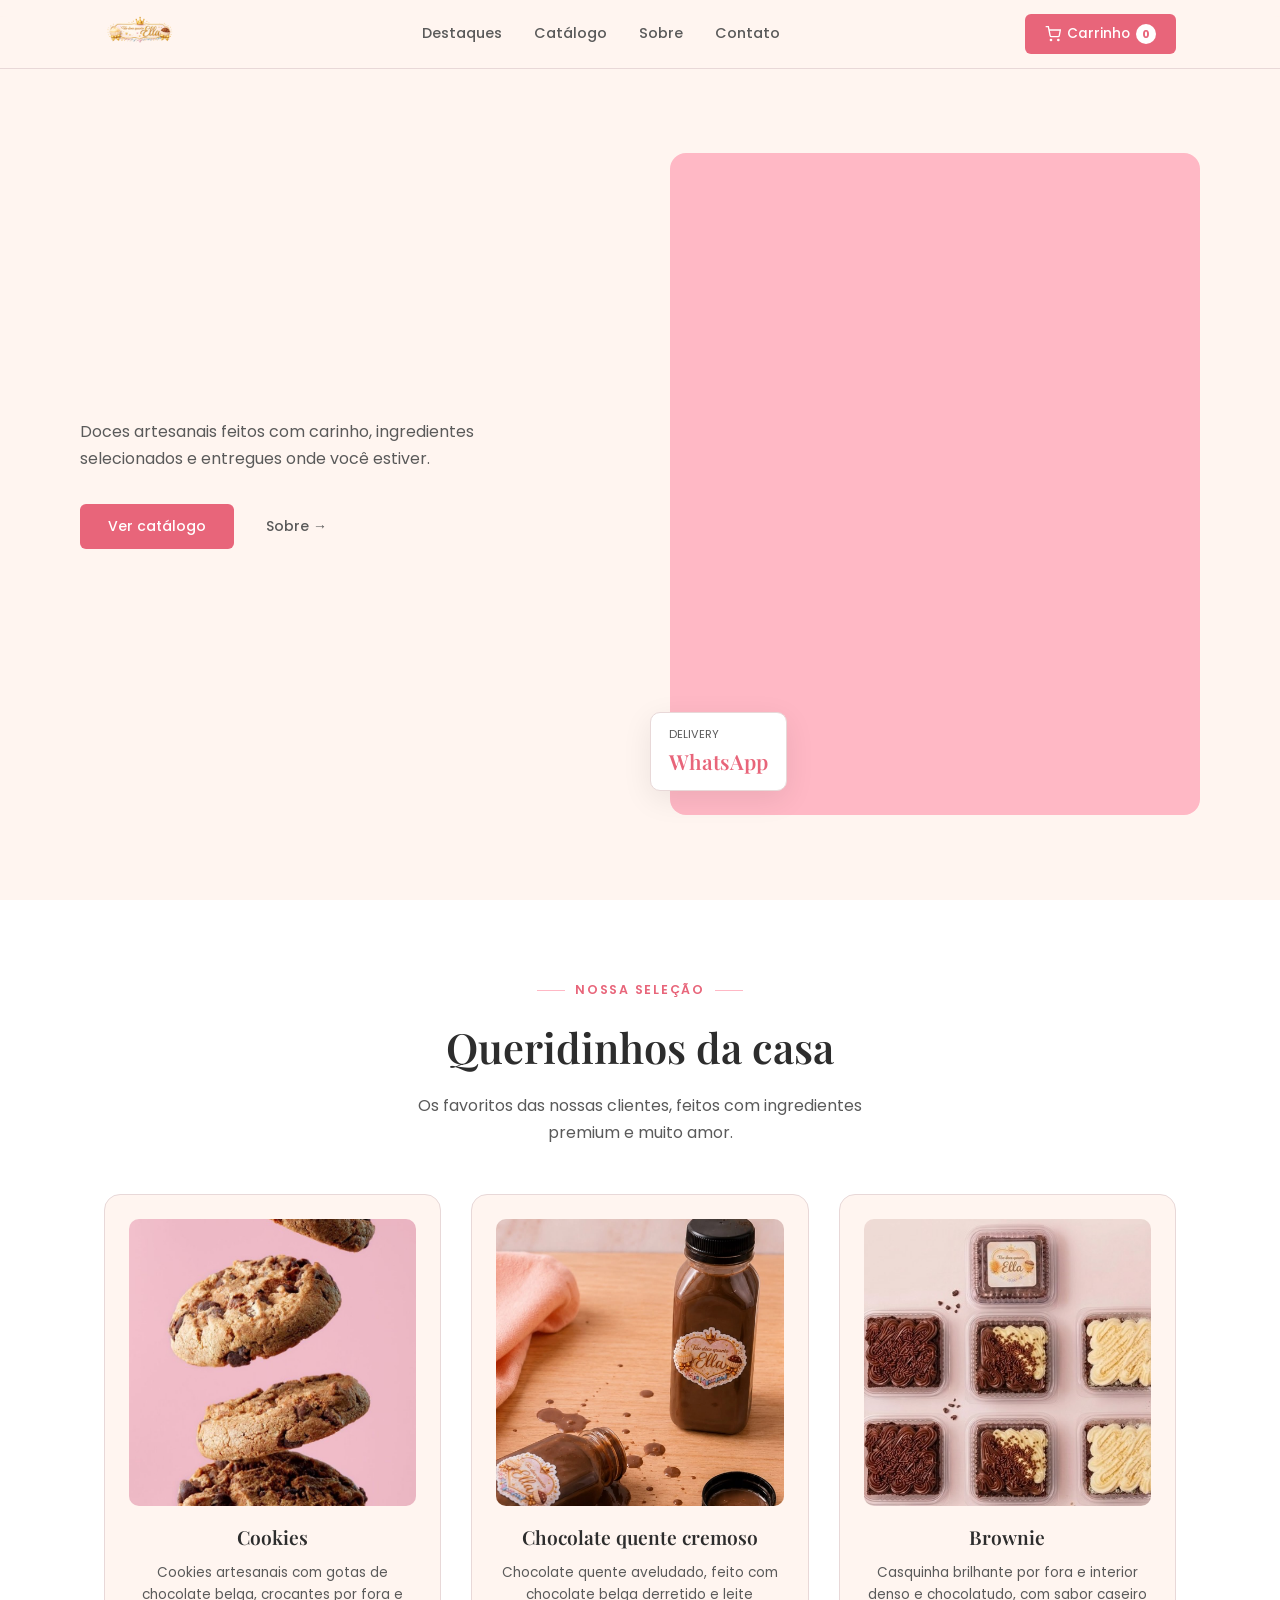
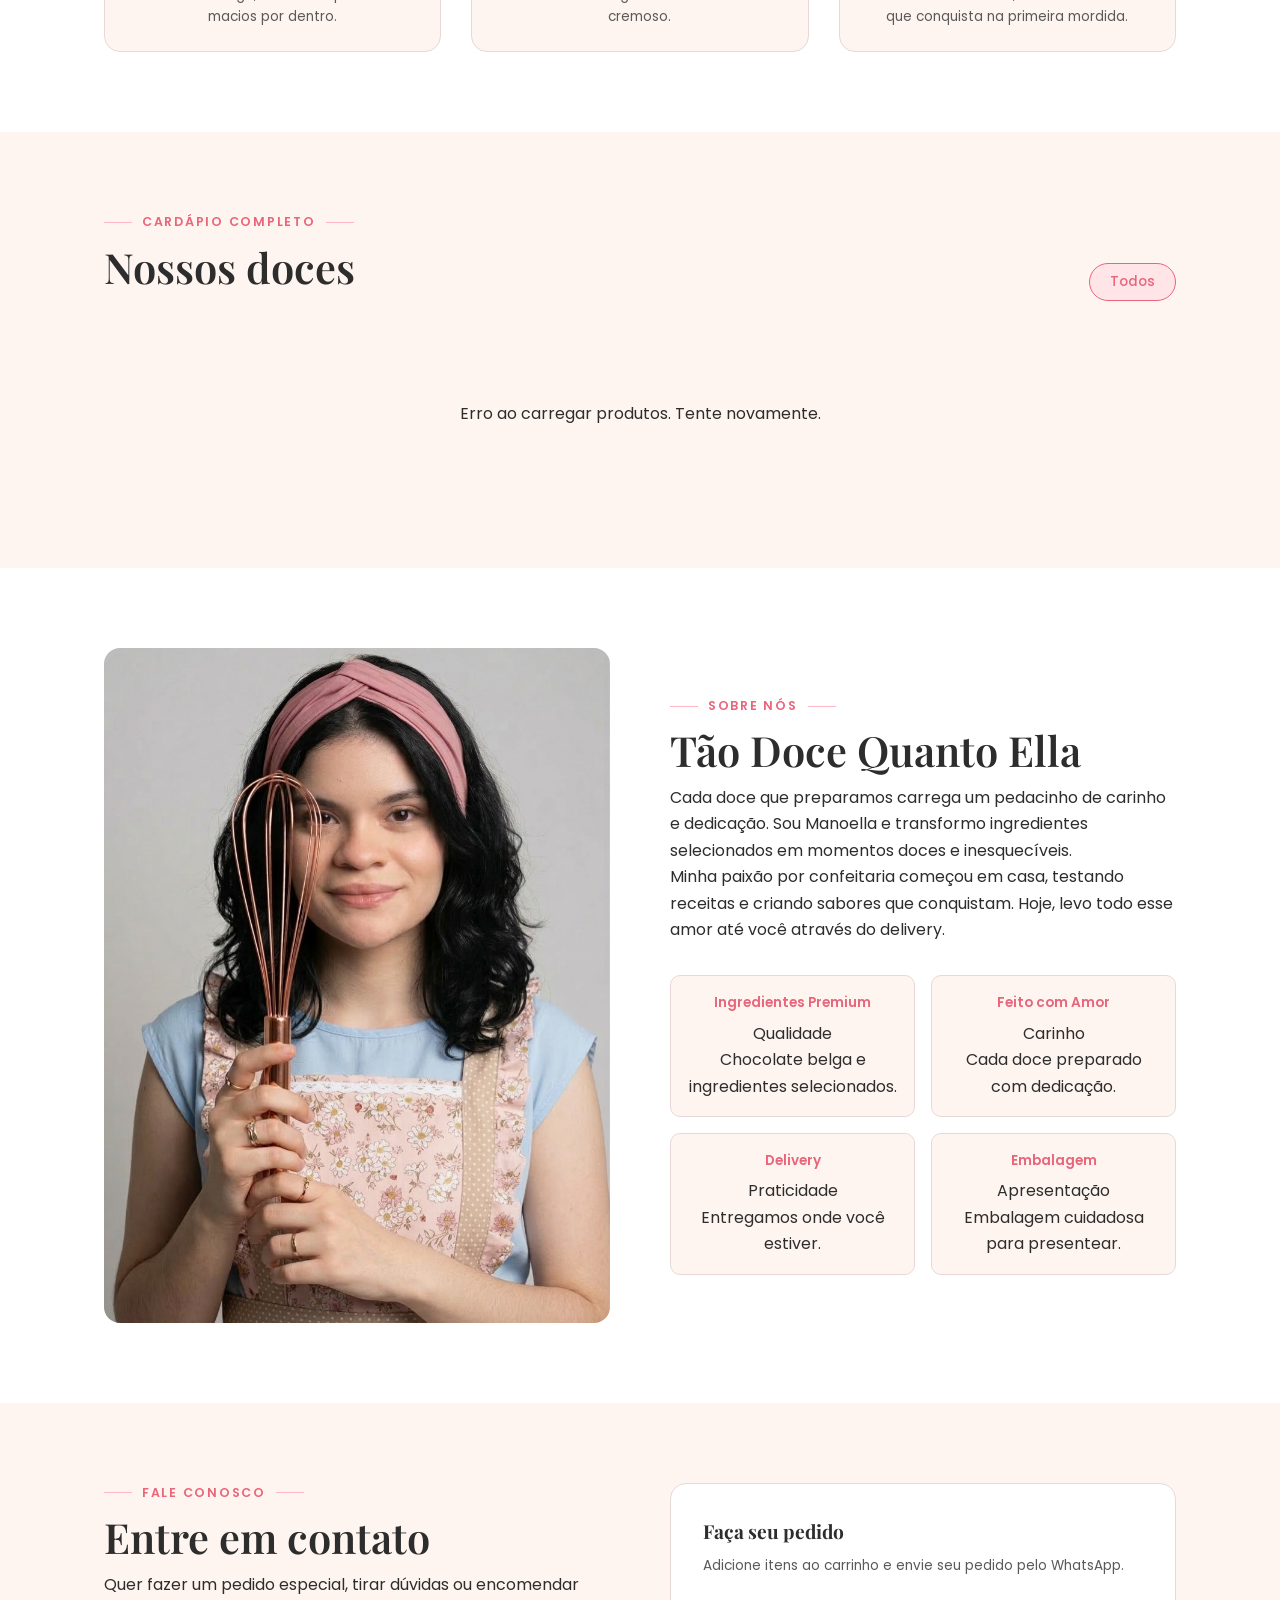
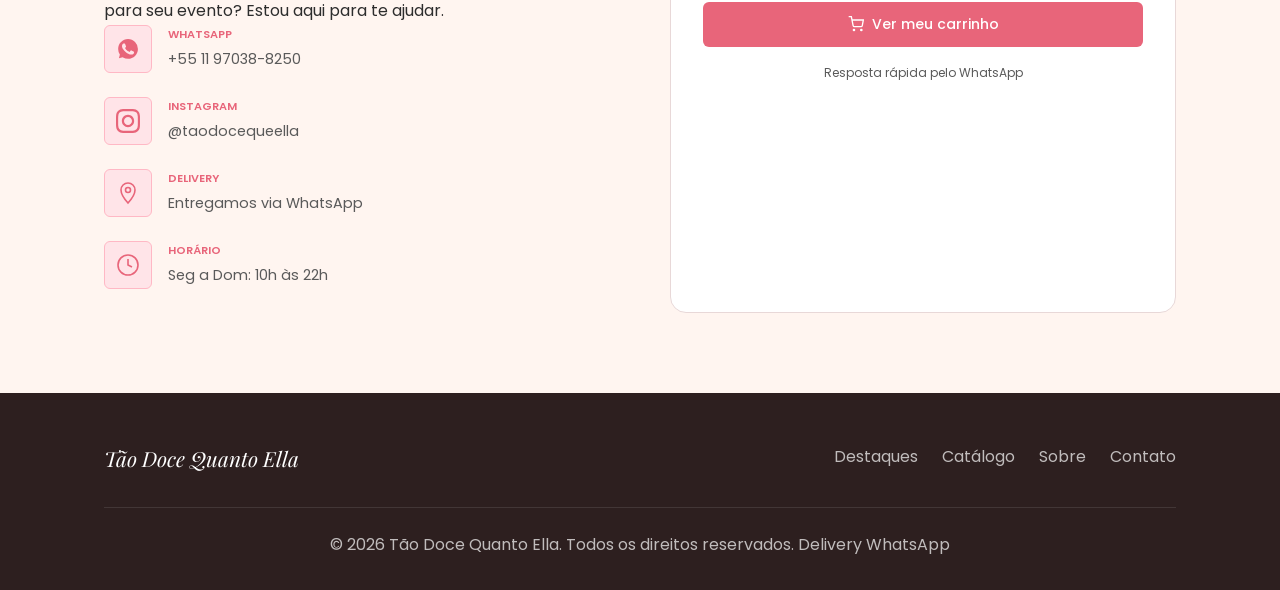
==== commit cffe84fa: "Update index.html" ====
--- a/index.html
+++ b/index.html
@@ -283,6 +283,7 @@
     }
     .hero-actions { display: flex; gap: 16px; flex-wrap: wrap; }
 
+    /* Vídeo hero */
     .hero-img-frame {
       aspect-ratio: 4/5;
       border-radius: var(--r-lg);
@@ -337,7 +338,7 @@
       overflow: hidden;
       margin-bottom: 16px;
     }
-    .destaque-img img, .destaque-img video { width: 100%; height: 100%; object-fit: cover; }
+    .destaque-img img { width: 100%; height: 100%; object-fit: cover; }
     .destaque-titulo { font-family: var(--ff-titulo); font-size: 1.2rem; font-weight: 600; margin-bottom: 8px; }
     .destaque-desc { font-size: 0.85rem; color: var(--texto-sec); line-height: 1.6; }
 
@@ -365,6 +366,7 @@
     }
     .cat-btn:hover, .cat-btn.ativo { border-color: var(--rosa); color: var(--rosa); background: var(--rosa-pale); }
 
+    /* ── CARDS DE PRODUTO ────────────────────────────── */
     .produtos-grid {
       display: grid;
       grid-template-columns: repeat(auto-fill, minmax(260px, 1fr));
@@ -388,10 +390,10 @@
       position: relative;
       cursor: pointer;
     }
-    .produto-img img, .produto-img video { width: 100%; height: 100%; object-fit: cover; transition: transform 0.4s ease; }
-    .produto-card:hover .produto-img img,
-    .produto-card:hover .produto-img video { transform: scale(1.04); }
-
+    .produto-img img { width: 100%; height: 100%; object-fit: cover; transition: transform 0.4s ease; }
+    .produto-card:hover .produto-img img { transform: scale(1.04); }
+
+    /* Overlay "ver mais" na imagem */
     .produto-img-overlay {
       position: absolute;
       inset: 0;
@@ -487,6 +489,7 @@
       flex-shrink: 0;
     }
     .add-btn:hover { background: var(--rosa-dark); transform: translateY(-1px); box-shadow: 0 4px 14px rgba(232,101,122,0.35); }
+    .add-btn svg { flex-shrink: 0; }
 
     /* ── MODAL PRODUTO ───────────────────────────────── */
     #produto-overlay {
@@ -528,7 +531,7 @@
       border-radius: var(--r-lg) 0 0 var(--r-lg);
       position: relative;
     }
-    .modal-img-side img, .modal-img-side video {
+    .modal-img-side img {
       width: 100%;
       height: 100%;
       object-fit: cover;
@@ -811,6 +814,7 @@
       padding: 14px 0;
       border-bottom: 1px solid var(--borda);
     }
+    .cart-item:last-child { border-bottom: none; }
     .cart-item-img {
       width: 64px; height: 64px;
       border-radius: var(--r-md);
@@ -818,7 +822,7 @@
       overflow: hidden;
       flex-shrink: 0;
     }
-    .cart-item-img img, .cart-item-img video { width: 100%; height: 100%; object-fit: cover; }
+    .cart-item-img img { width: 100%; height: 100%; object-fit: cover; }
     .cart-item-info { flex: 1; min-width: 0; }
     .cart-item-nome { font-weight: 600; margin-bottom: 2px; font-size: 0.9rem; white-space: nowrap; overflow: hidden; text-overflow: ellipsis; }
     .cart-item-preco { font-size: 0.8rem; color: var(--rosa); font-weight: 600; }
@@ -932,25 +936,32 @@
     }
     @keyframes spin { to { transform: rotate(360deg); } }
 
+    /* ── RESPONSIVO ──────────────────────────────────── */
     @media (max-width: 768px) {
       .hamburger { display: flex; }
       .nav-mobile-right { display: flex; }
       .nav-links, .nav-right-desktop { display: none; }
+
       #floating-cart.tem-itens { display: flex; }
+
       .hero-inner { grid-template-columns: 1fr; text-align: center; gap: 32px; }
       .hero-sub { margin: 0 auto 32px; }
       .hero-actions { justify-content: center; }
       .hero-image-wrap { order: -1; max-width: 320px; margin: 0 auto; }
       .hero-badge { left: 8px; bottom: 8px; }
+
       .destaques-grid { grid-template-columns: 1fr; }
       .sobre-inner { grid-template-columns: 1fr; }
       .contato-inner { grid-template-columns: 1fr; }
       .sobre-valores { grid-template-columns: 1fr; }
       .produtos-grid { grid-template-columns: repeat(auto-fill, minmax(160px, 1fr)); gap: 14px; }
+
       .produto-body { padding: 12px; }
       .produto-nome { font-size: 0.95rem; }
       .add-btn { padding: 9px 12px; font-size: 0.78rem; }
       .produto-preco { font-size: 1.2rem; }
+
+      /* Modal mobile — coluna única */
       #produto-modal {
         grid-template-columns: 1fr;
         max-height: 92vh;
@@ -962,9 +973,15 @@
       }
       .modal-content-side { padding: 24px 20px; }
       .modal-nome { font-size: 1.4rem; }
+
       .footer-inner { flex-direction: column; text-align: center; }
       .footer-links { justify-content: center; }
+
       #toast-container { bottom: 90px; }
+    }
+
+    @media (max-width: 400px) {
+      .produtos-grid { grid-template-columns: 1fr; }
     }
   </style>
 </head>
@@ -976,12 +993,14 @@
     <a href="/" class="nav-logo">
       <img src="/static/img/logo-pequena.png" alt="Tão Doce Quanto Ella" class="nav-logo-img" onerror="this.style.display='none'">
     </a>
+
     <div class="nav-links">
       <a href="#destaques">Destaques</a>
       <a href="#catalogo">Catálogo</a>
       <a href="#sobre">Sobre</a>
       <a href="#contato">Contato</a>
     </div>
+
     <div class="nav-right-desktop">
       <button id="cart-btn">
         <svg width="16" height="16" viewBox="0 0 24 24" fill="none" stroke="currentColor" stroke-width="2">
@@ -992,6 +1011,7 @@
         <span id="cart-count">0</span>
       </button>
     </div>
+
     <div class="nav-mobile-right">
       <button id="cart-btn-nav-mobile" aria-label="Carrinho">
         <svg width="20" height="20" viewBox="0 0 24 24" fill="none" stroke="currentColor" stroke-width="2">
@@ -1007,6 +1027,7 @@
   </div>
 </nav>
 
+<!-- Menu mobile -->
 <div id="mobile-nav">
   <a href="#destaques">⭐ Destaques</a>
   <a href="#catalogo">🛍️ Catálogo</a>
@@ -1037,7 +1058,16 @@
     </div>
     <div class="hero-image-wrap">
       <div class="hero-img-frame">
-        <video src="/static/img/hero-doces.mp4" autoplay loop muted playsinline disablepictureinpicture disableremoteplayback preload="auto"></video>
+        <video
+          src="/static/img/hero-doces.mp4"
+          autoplay
+          loop
+          muted
+          playsinline
+          disablepictureinpicture
+          disableremoteplayback
+          preload="auto"
+        ></video>
       </div>
       <div class="hero-badge">
         <div class="hero-badge-label">Delivery</div>
@@ -1055,8 +1085,23 @@
       <h2 class="section-title">Queridinhos da casa</h2>
       <p>Os favoritos das nossas clientes, feitos com ingredientes premium e muito amor.</p>
     </div>
-    <div class="destaques-grid" id="destaques-grid">
-      <!-- Carregado via JS -->
+    <div class="destaques-grid">
+      <div class="destaque-card">
+        <div class="destaque-img"><img src="/static/img/destaque-cookies.jpg" alt="Cookies" onerror="this.src='https://placehold.co/400x400/FFB8C5/E8657A?text=Cookies'"></div>
+        <div class="destaque-titulo">Cookies</div>
+        <div class="destaque-desc">Cookies artesanais com gotas de chocolate belga, crocantes por fora e macios por dentro.</div>
+      </div>
+      <div class="destaque-card">
+        <div class="destaque-img"><img src="/static/img/destaque-chocolate-quente.jpg" alt="Chocolate quente cremoso" onerror="this.src='https://placehold.co/400x400/FFB8C5/E8657A?text=Chocolate+Quente'"></div>
+        <div class="destaque-titulo">Chocolate quente cremoso</div>
+        <div class="destaque-desc">Chocolate quente aveludado, feito com chocolate belga derretido e leite cremoso.</div>
+      </div>
+      <div class="destaque-card">
+        <div class="destaque-img"><img src="/static/img/destaque-brownie.jpg" alt="Brownie" onerror="this.src='https://placehold.co/400x400/FFB8C5/E8657A?text=Brownie'"></div>
+        <div class="destaque-titulo">Brownie</div>
+        <div class="destaque-desc">Casquinha brilhante por fora e interior denso e chocolatudo, com sabor caseiro que conquista na primeira mordida.
+</div>
+      </div>
     </div>
   </div>
 </section>
@@ -1094,7 +1139,7 @@
         <p>Cada doce que preparamos carrega um pedacinho de carinho e dedicação. Sou Manoella e transformo ingredientes selecionados em momentos doces e inesquecíveis.</p>
         <p>Minha paixão por confeitaria começou em casa, testando receitas e criando sabores que conquistam. Hoje, levo todo esse amor até você através do delivery.</p>
         <div class="sobre-valores">
-          <div class="valor-item"><div class="valor-icon">Ingredientes Premium</div><div class="valor-titulo">Qualidade</div><div class="valor-desc">Ingredientes selecionados com cuidado.</div></div>
+          <div class="valor-item"><div class="valor-icon">Ingredientes Premium</div><div class="valor-titulo">Qualidade</div><div class="valor-desc">Chocolate belga e ingredientes selecionados.</div></div>
           <div class="valor-item"><div class="valor-icon">Feito com Amor</div><div class="valor-titulo">Carinho</div><div class="valor-desc">Cada doce preparado com dedicação.</div></div>
           <div class="valor-item"><div class="valor-icon">Delivery</div><div class="valor-titulo">Praticidade</div><div class="valor-desc">Entregamos onde você estiver.</div></div>
           <div class="valor-item"><div class="valor-icon">Embalagem</div><div class="valor-titulo">Apresentação</div><div class="valor-desc">Embalagem cuidadosa para presentear.</div></div>
@@ -1203,7 +1248,7 @@
 <div id="produto-overlay">
   <div id="produto-modal" role="dialog" aria-modal="true" aria-labelledby="modal-nome-titulo">
     <div class="modal-img-side" id="modal-img-side">
-      <div id="modal-media-container"></div>
+      <img id="modal-img" src="" alt="">
       <div class="modal-img-badge" id="modal-img-badge"></div>
     </div>
     <div class="modal-content-side">
@@ -1239,9 +1284,9 @@
   let produtos = [];
   let carrinho = JSON.parse(localStorage.getItem('carrinho') || '[]');
   let categoriaAtiva = 'todos';
-  let produtoAtualModal = null;
   const WHATSAPP_NUMERO = '5511970388250';
 
+  // ── TOAST ──────────────────────────────────────────
   function showToast(msg, type) {
     const container = document.getElementById('toast-container');
     const el = document.createElement('div');
@@ -1251,20 +1296,27 @@
     setTimeout(() => el.remove(), 3000);
   }
 
+  // ── CARRINHO CONTADOR ──────────────────────────────
   function atualizarCarrinhoContador() {
     const total = carrinho.reduce((s, i) => s + i.quantidade, 0);
+
     document.getElementById('cart-count').textContent = total;
+
     const navMobileCount = document.getElementById('cart-count-nav-mobile');
     navMobileCount.textContent = total;
     navMobileCount.classList.toggle('hidden', total === 0);
+
     const floatingCart = document.getElementById('floating-cart');
     document.getElementById('floating-cart-count').textContent = total;
     floatingCart.classList.toggle('tem-itens', total > 0);
+
     const headCount = document.getElementById('cart-head-count');
     if (headCount) headCount.textContent = `${total} ${total === 1 ? 'item' : 'itens'}`;
+
     localStorage.setItem('carrinho', JSON.stringify(carrinho));
   }
 
+  // ── CARRINHO MODAL ─────────────────────────────────
   function atualizarCarrinhoModal() {
     const container = document.getElementById('cart-items');
     const totalSpan = document.getElementById('cart-total');
@@ -1278,12 +1330,9 @@
     for (let item of carrinho) {
       const subtotal = item.preco * item.quantidade;
       total += subtotal;
-      const mediaHtml = item.media_type === 'video' 
-        ? `<video src="${API}/uploads/${item.media_path}" autoplay muted loop playsinline></video>`
-        : `<img src="${API}/uploads/${item.media_path}" onerror="this.src='/static/img/placeholder.jpg'">`;
       html += `
         <div class="cart-item">
-          <div class="cart-item-img">${mediaHtml}</div>
+          <div class="cart-item-img"><img src="${item.imagem || '/static/img/placeholder.jpg'}" onerror="this.src='/static/img/placeholder.jpg'"></div>
           <div class="cart-item-info">
             <div class="cart-item-nome">${item.nome}</div>
             <div class="cart-item-preco">R$ ${item.preco.toFixed(2).replace('.',',')}</div>
@@ -1322,14 +1371,7 @@
   window.adicionarAoCarrinho = function(produto) {
     const existente = carrinho.find(i => i.id === produto.id);
     if (existente) existente.quantidade++;
-    else carrinho.push({ 
-      id: produto.id, 
-      nome: produto.nome, 
-      preco: produto.preco, 
-      media_path: produto.media_path,
-      media_type: produto.media_type,
-      quantidade: 1 
-    });
+    else carrinho.push({ id: produto.id, nome: produto.nome, preco: produto.preco, imagem: produto.imagem_url, quantidade: 1 });
     atualizarCarrinhoContador();
     atualizarCarrinhoModal();
     showToast(`${produto.nome} adicionado! 🍬`, 'success');
@@ -1348,20 +1390,31 @@
     document.body.style.overflow = '';
   }
 
+  // ── MODAL PRODUTO ──────────────────────────────────
+  let produtoAtualModal = null;
+
   window.abrirModalProduto = function(produto) {
     produtoAtualModal = produto;
-    const mediaUrl = produto.media_path ? `${API}/uploads/${produto.media_path}` : '/static/img/placeholder.jpg';
-    const mediaContainer = document.getElementById('modal-media-container');
-    if (produto.media_type === 'video') {
-      mediaContainer.innerHTML = `<video src="${mediaUrl}" autoplay muted loop playsinline style="width:100%;height:100%;object-fit:cover;"></video>`;
-    } else {
-      mediaContainer.innerHTML = `<img src="${mediaUrl}" alt="${produto.nome}" style="width:100%;height:100%;object-fit:cover;">`;
-    }
-    document.getElementById('modal-img-badge').textContent = produto.categoria_nome || '';
-    document.getElementById('modal-cat').textContent = produto.categoria_nome || '';
+
+    // Monta a URL da imagem da mesma forma que renderizarProdutos
+    const imgUrl = produto.imagem
+      ? `${API}/uploads/${produto.imagem}`
+      : (produto.imagem_url || '/static/img/placeholder.jpg');
+
+    const modalImg = document.getElementById('modal-img');
+    modalImg.src = imgUrl;
+    modalImg.alt = produto.nome;
+    modalImg.onerror = function() { this.src = '/static/img/placeholder.jpg'; };
+
+    document.getElementById('modal-img-badge').textContent = produto.categoria || '';
+    document.getElementById('modal-cat').textContent = produto.categoria || '';
     document.getElementById('modal-nome-titulo').textContent = produto.nome;
     document.getElementById('modal-desc').textContent = produto.descricao || 'Sem descrição disponível.';
     document.getElementById('modal-preco').innerHTML = `<span>R$</span>${produto.preco.toFixed(2).replace('.',',')}`;
+
+    // Guarda imgUrl resolvida para uso nos botões do modal
+    produtoAtualModal._imgUrl = imgUrl;
+
     document.getElementById('produto-overlay').classList.add('open');
     document.body.style.overflow = 'hidden';
   };
@@ -1372,52 +1425,81 @@
     produtoAtualModal = null;
   }
 
+  document.getElementById('modal-close').addEventListener('click', fecharModalProduto);
+  document.getElementById('produto-overlay').addEventListener('click', function(e) {
+    if (e.target === this) fecharModalProduto();
+  });
+
+  document.getElementById('modal-add-btn').addEventListener('click', function() {
+    if (!produtoAtualModal) return;
+    const p = produtoAtualModal;
+    adicionarAoCarrinho({ id: p.id, nome: p.nome, preco: p.preco, imagem_url: p._imgUrl || '/static/img/placeholder.jpg' });
+    fecharModalProduto();
+  });
+
+  document.getElementById('modal-wpp-btn').addEventListener('click', function() {
+    if (!produtoAtualModal) return;
+    const p = produtoAtualModal;
+    const msg = `Olá! Tenho interesse no produto:%0A%0A*${p.nome}*%0APreço: R$ ${p.preco.toFixed(2).replace('.',',')}%0A%0AGostaria de fazer um pedido! 🍬`;
+    window.open(`https://wa.me/${WHATSAPP_NUMERO}?text=${msg}`, '_blank');
+  });
+
+  // Fechar modal com ESC
+  document.addEventListener('keydown', function(e) {
+    if (e.key === 'Escape') {
+      fecharModalProduto();
+      closeCart();
+    }
+  });
+
+  // ── PEDIDO WHATSAPP ────────────────────────────────
+  document.getElementById('btn-pedido')?.addEventListener('click', function() {
+    const nome = document.getElementById('cliente-nome').value.trim();
+    const obs = document.getElementById('cliente-obs').value.trim();
+    if (!nome) { showToast('Por favor, informe seu nome', 'error'); return; }
+    if (!carrinho.length) { showToast('Seu carrinho está vazio', 'error'); return; }
+    let mensagem = `*PEDIDO - Tão Doce Quanto Ella*%0A%0A`;
+    mensagem += `*Cliente:* ${nome}%0A`;
+    if (obs) mensagem += `*Observações:* ${obs}%0A%0A`;
+    mensagem += `*ITENS:*%0A`;
+    let total = 0;
+    for (let item of carrinho) {
+      const subtotal = item.preco * item.quantidade;
+      total += subtotal;
+      mensagem += `- ${item.quantidade}x ${item.nome} = R$ ${subtotal.toFixed(2).replace('.',',')}%0A`;
+    }
+    mensagem += `%0A*TOTAL: R$ ${total.toFixed(2).replace('.',',')}*%0A%0A`;
+    mensagem += `*Entrega via WhatsApp*`;
+    window.open(`https://wa.me/${WHATSAPP_NUMERO}?text=${mensagem}`, '_blank');
+    carrinho = [];
+    atualizarCarrinhoContador();
+    atualizarCarrinhoModal();
+    closeCart();
+    showToast('Pedido enviado! Redirecionando ao WhatsApp.', 'success');
+  });
+
+  // ── CARREGAR PRODUTOS ──────────────────────────────
   async function carregarProdutos() {
     const grid = document.getElementById('produtos-grid');
-    const destaquesGrid = document.getElementById('destaques-grid');
     try {
       const r = await fetch(`${API}/api/produtos`);
       produtos = await r.json();
       renderizarFiltros();
       renderizarProdutos();
-      renderizarDestaques();
     } catch {
       grid.innerHTML = '<div style="text-align:center;padding:60px;grid-column:1/-1">Erro ao carregar produtos. Tente novamente.</div>';
     }
-  }
-
-  function renderizarDestaques() {
-    const destaquesGrid = document.getElementById('destaques-grid');
-    const destaques = produtos.filter(p => p.ativo === 1).slice(0, 3);
-    if (!destaquesGrid) return;
-    if (destaques.length === 0) {
-      destaquesGrid.innerHTML = '<div style="text-align:center;padding:60px;grid-column:1/-1">Em breve novidades!</div>';
-      return;
-    }
-    destaquesGrid.innerHTML = destaques.map(p => {
-      const mediaUrl = p.media_path ? `${API}/uploads/${p.media_path}` : '/static/img/placeholder.jpg';
-      const mediaHtml = p.media_type === 'video' 
-        ? `<video src="${mediaUrl}" autoplay muted loop playsinline></video>`
-        : `<img src="${mediaUrl}" alt="${p.nome}" loading="lazy">`;
-      return `
-        <div class="destaque-card">
-          <div class="destaque-img">${mediaHtml}</div>
-          <div class="destaque-titulo">${p.nome}</div>
-          <div class="destaque-desc">${p.descricao || 'Delicioso produto artesanal.'}</div>
-        </div>
-      `;
-    }).join('');
   }
 
   function renderizarFiltros() {
     const container = document.getElementById('categorias-filtro');
     if (!container) return;
-    const cats = ['todos', ...new Set(produtos.filter(p => p.ativo === 1).map(p => p.categoria_nome))];
+    const cats = ['todos', ...new Set(produtos.filter(p => p.ativo === 1).map(p => p.categoria))];
     container.innerHTML = '';
     for (let cat of cats) {
       const btn = document.createElement('button');
       btn.className = `cat-btn ${cat === 'todos' ? 'ativo' : ''}`;
-      btn.textContent = cat === 'todos' ? 'Todos' : cat;
+      btn.textContent = cat === 'todos' ? 'Todos' : cat.charAt(0).toUpperCase() + cat.slice(1);
       btn.onclick = () => {
         categoriaAtiva = cat;
         document.querySelectorAll('.cat-btn').forEach(b => b.classList.remove('ativo'));
@@ -1431,25 +1513,22 @@
   function renderizarProdutos() {
     const grid = document.getElementById('produtos-grid');
     let filtered = produtos.filter(p => p.ativo === 1);
-    if (categoriaAtiva !== 'todos') filtered = filtered.filter(p => p.categoria_nome === categoriaAtiva);
+    if (categoriaAtiva !== 'todos') filtered = filtered.filter(p => p.categoria === categoriaAtiva);
     if (!filtered.length) {
       grid.innerHTML = '<div style="text-align:center;padding:60px;grid-column:1/-1">Nenhum produto encontrado.</div>';
       return;
     }
     let html = '';
     for (let p of filtered) {
-      const mediaUrl = p.media_path ? `${API}/uploads/${p.media_path}` : '/static/img/placeholder.jpg';
-      const mediaHtml = p.media_type === 'video' 
-        ? `<video src="${mediaUrl}" autoplay muted loop playsinline></video>`
-        : `<img src="${mediaUrl}" alt="${p.nome}" loading="lazy" onerror="this.src='/static/img/placeholder.jpg'">`;
+      const imgUrl = p.imagem ? `${API}/uploads/${p.imagem}` : '/static/img/placeholder.jpg';
       html += `
         <div class="produto-card">
           <div class="produto-img produto-abre-modal" data-id="${p.id}" title="Ver detalhes">
-            ${mediaHtml}
+            <img src="${imgUrl}" alt="${p.nome}" loading="lazy" onerror="this.src='/static/img/placeholder.jpg'">
             <div class="produto-img-overlay"><span>Ver detalhes</span></div>
           </div>
           <div class="produto-body">
-            <div class="produto-cat">${p.categoria_nome || ''}</div>
+            <div class="produto-cat">${p.categoria}</div>
             <h3 class="produto-nome produto-abre-modal" data-id="${p.id}">${p.nome}</h3>
             <p class="produto-desc">${p.descricao || ''}</p>
             <div class="produto-footer">
@@ -1468,9 +1547,9 @@
     }
     grid.innerHTML = html;
 
+    // Delegação de eventos — sem onclick inline
     grid.querySelectorAll('.produto-abre-modal').forEach(el => {
-      el.addEventListener('click', function(e) {
-        e.stopPropagation();
+      el.addEventListener('click', function() {
         const id = parseInt(this.dataset.id);
         const p = produtos.find(x => x.id === id);
         if (p) abrirModalProduto(p);
@@ -1483,72 +1562,13 @@
         const id = parseInt(this.dataset.id);
         const p = produtos.find(x => x.id === id);
         if (!p) return;
-        adicionarAoCarrinho(p);
+        const imgUrl = p.imagem ? `${API}/uploads/${p.imagem}` : '/static/img/placeholder.jpg';
+        adicionarAoCarrinho({ id: p.id, nome: p.nome, preco: p.preco, imagem_url: imgUrl });
       });
     });
   }
 
-  async function carregarConfiguracoes() {
-    try {
-      const r = await fetch(`${API}/api/configuracoes`);
-      const config = await r.json();
-      if (config.whatsapp) document.getElementById('info-whatsapp').textContent = config.whatsapp;
-      if (config.instagram) document.getElementById('info-instagram').textContent = config.instagram;
-      if (config.endereco) document.getElementById('info-endereco').textContent = config.endereco;
-      if (config.horario_funcionamento) document.getElementById('info-horario').textContent = config.horario_funcionamento;
-    } catch(e) {}
-  }
-
-  document.getElementById('modal-close')?.addEventListener('click', fecharModalProduto);
-  document.getElementById('produto-overlay')?.addEventListener('click', function(e) {
-    if (e.target === this) fecharModalProduto();
-  });
-
-  document.getElementById('modal-add-btn')?.addEventListener('click', function() {
-    if (!produtoAtualModal) return;
-    adicionarAoCarrinho(produtoAtualModal);
-    fecharModalProduto();
-  });
-
-  document.getElementById('modal-wpp-btn')?.addEventListener('click', function() {
-    if (!produtoAtualModal) return;
-    const p = produtoAtualModal;
-    const msg = `Olá! Tenho interesse no produto:%0A%0A*${p.nome}*%0APreço: R$ ${p.preco.toFixed(2).replace('.',',')}%0A%0AGostaria de fazer um pedido! 🍬`;
-    window.open(`https://wa.me/${WHATSAPP_NUMERO}?text=${msg}`, '_blank');
-  });
-
-  document.addEventListener('keydown', function(e) {
-    if (e.key === 'Escape') {
-      fecharModalProduto();
-      closeCart();
-    }
-  });
-
-  document.getElementById('btn-pedido')?.addEventListener('click', function() {
-    const nome = document.getElementById('cliente-nome').value.trim();
-    const obs = document.getElementById('cliente-obs').value.trim();
-    if (!nome) { showToast('Por favor, informe seu nome', 'error'); return; }
-    if (!carrinho.length) { showToast('Seu carrinho está vazio', 'error'); return; }
-    let mensagem = `*PEDIDO - Tão Doce Quanto Ella*%0A%0A`;
-    mensagem += `*Cliente:* ${nome}%0A`;
-    if (obs) mensagem += `*Observações:* ${obs}%0A%0A`;
-    mensagem += `*ITENS:*%0A`;
-    let total = 0;
-    for (let item of carrinho) {
-      const subtotal = item.preco * item.quantidade;
-      total += subtotal;
-      mensagem += `- ${item.quantidade}x ${item.nome} = R$ ${subtotal.toFixed(2).replace('.',',')}%0A`;
-    }
-    mensagem += `%0A*TOTAL: R$ ${total.toFixed(2).replace('.',',')}*%0A%0A`;
-    mensagem += `*Entrega via WhatsApp*`;
-    window.open(`https://wa.me/${WHATSAPP_NUMERO}?text=${mensagem}`, '_blank');
-    carrinho = [];
-    atualizarCarrinhoContador();
-    atualizarCarrinhoModal();
-    closeCart();
-    showToast('Pedido enviado! Redirecionando ao WhatsApp.', 'success');
-  });
-
+  // ── EVENTOS ────────────────────────────────────────
   document.getElementById('cart-close')?.addEventListener('click', closeCart);
   document.getElementById('cart-overlay')?.addEventListener('click', closeCart);
   document.getElementById('cart-btn')?.addEventListener('click', openCart);
@@ -1575,9 +1595,10 @@
     document.getElementById('navbar').classList.toggle('scrolled', window.scrollY > 50);
   });
 
-  document.getElementById('copyright-year').textContent = `© ${new Date().getFullYear()} Tão Doce Quanto Ella. Todos os direitos reservados. Delivery WhatsApp`;
-
-  carregarConfiguracoes();
+  document.getElementById('copyright-year').textContent =
+    `© ${new Date().getFullYear()} Tão Doce Quanto Ella. Todos os direitos reservados. Delivery WhatsApp`;
+
+  // ── INIT ───────────────────────────────────────────
   carregarProdutos();
   atualizarCarrinhoContador();
 </script>
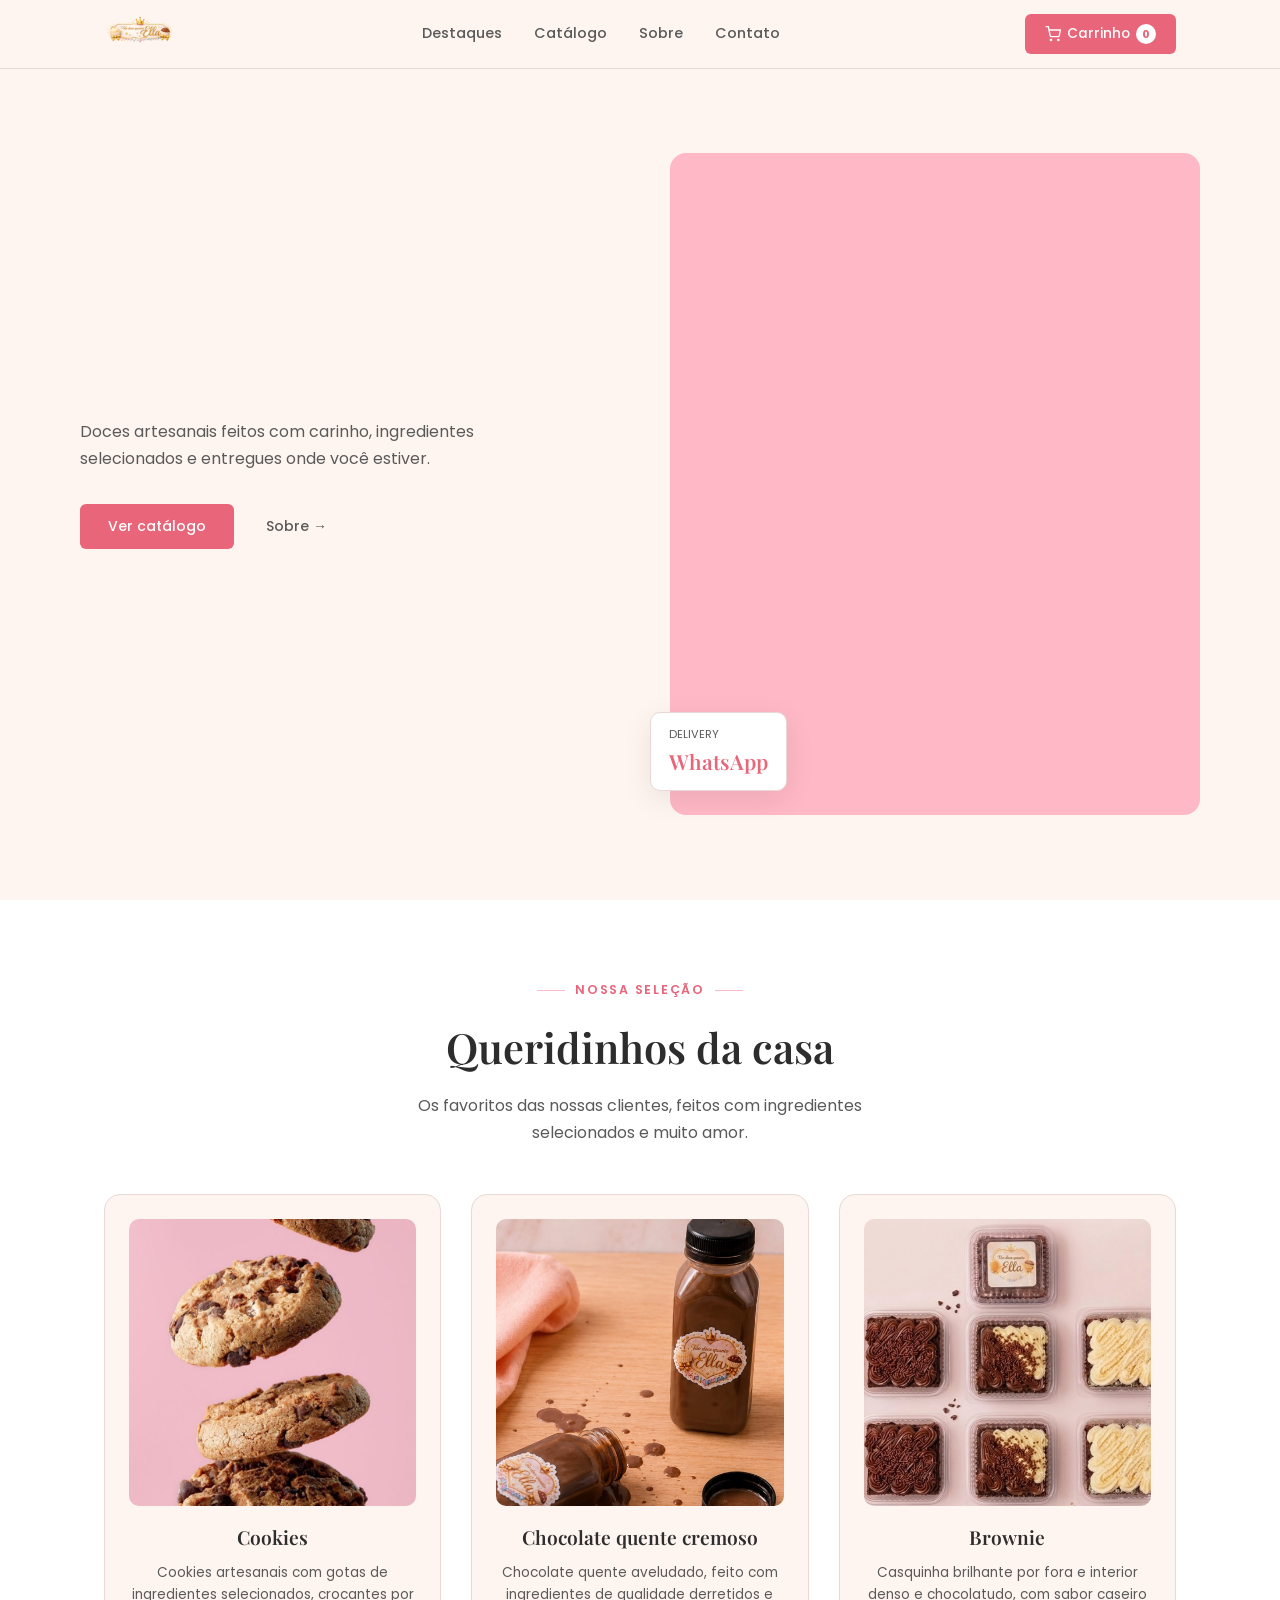
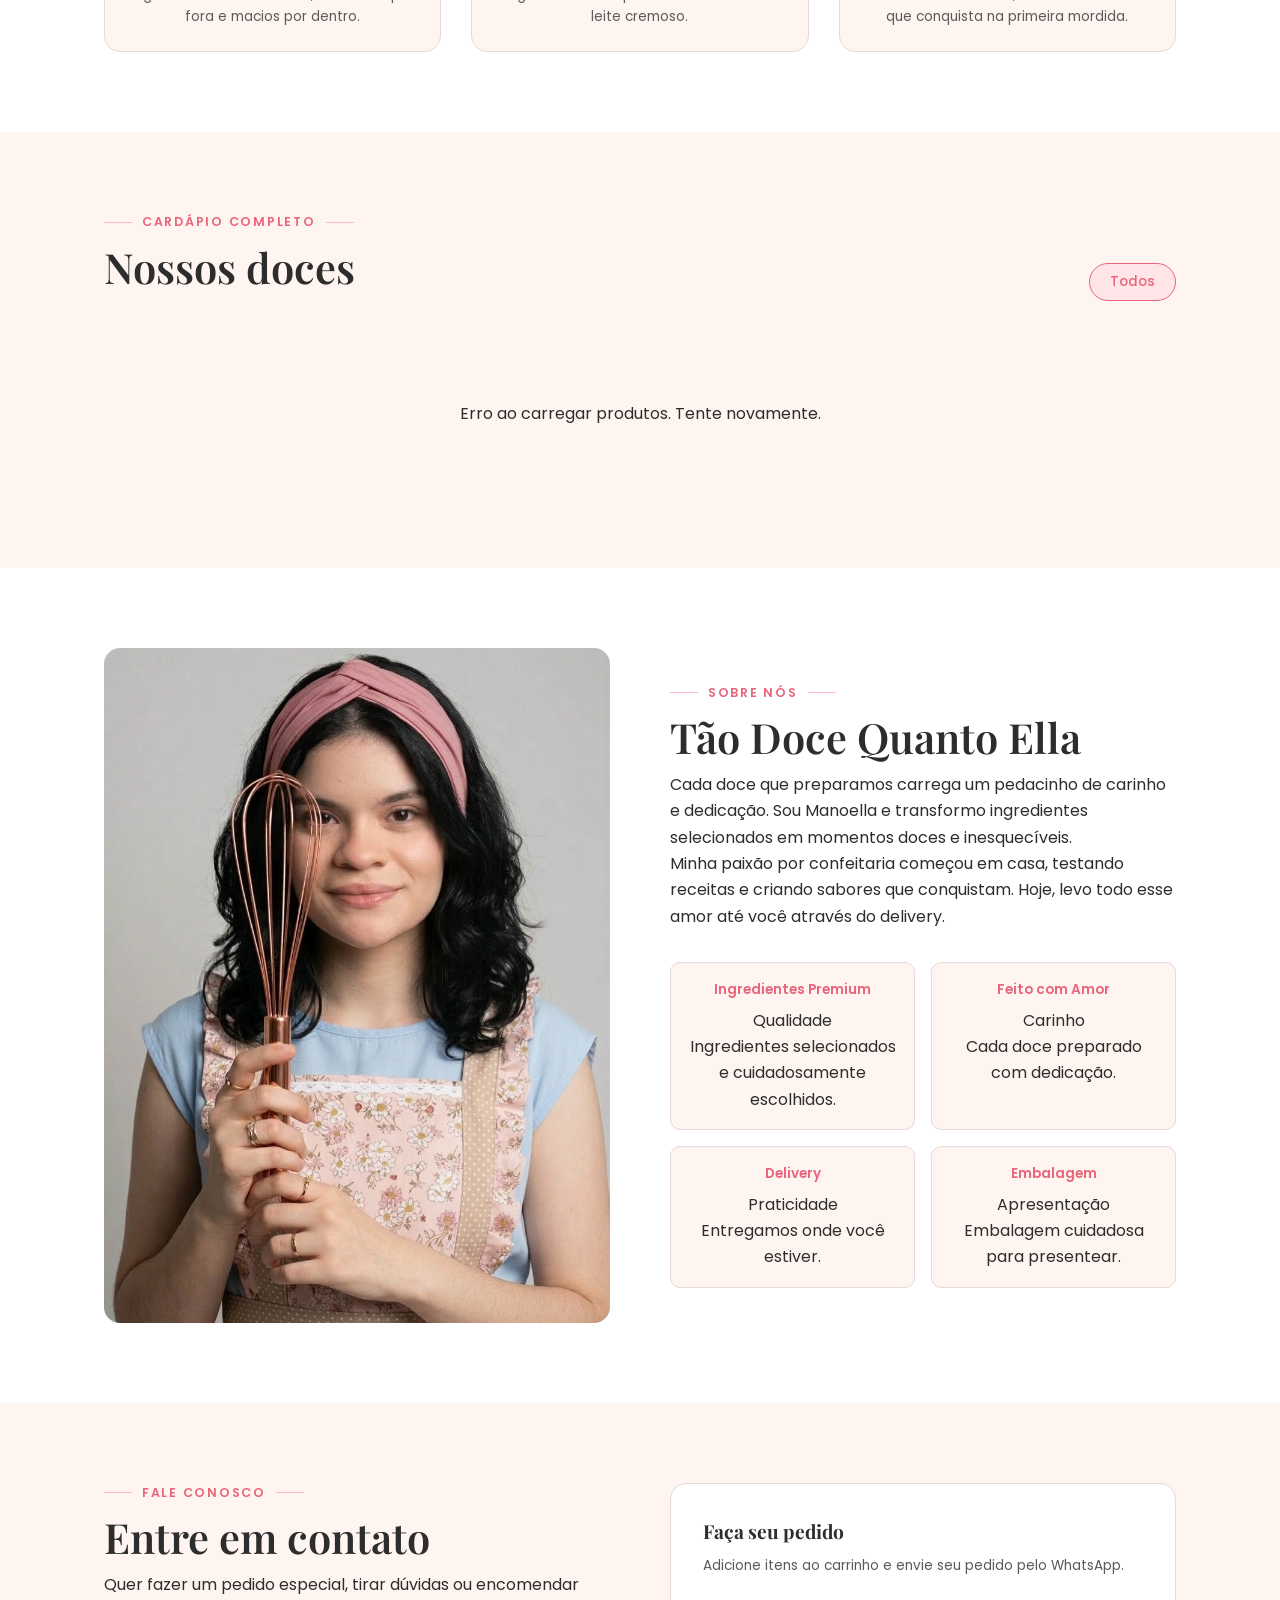
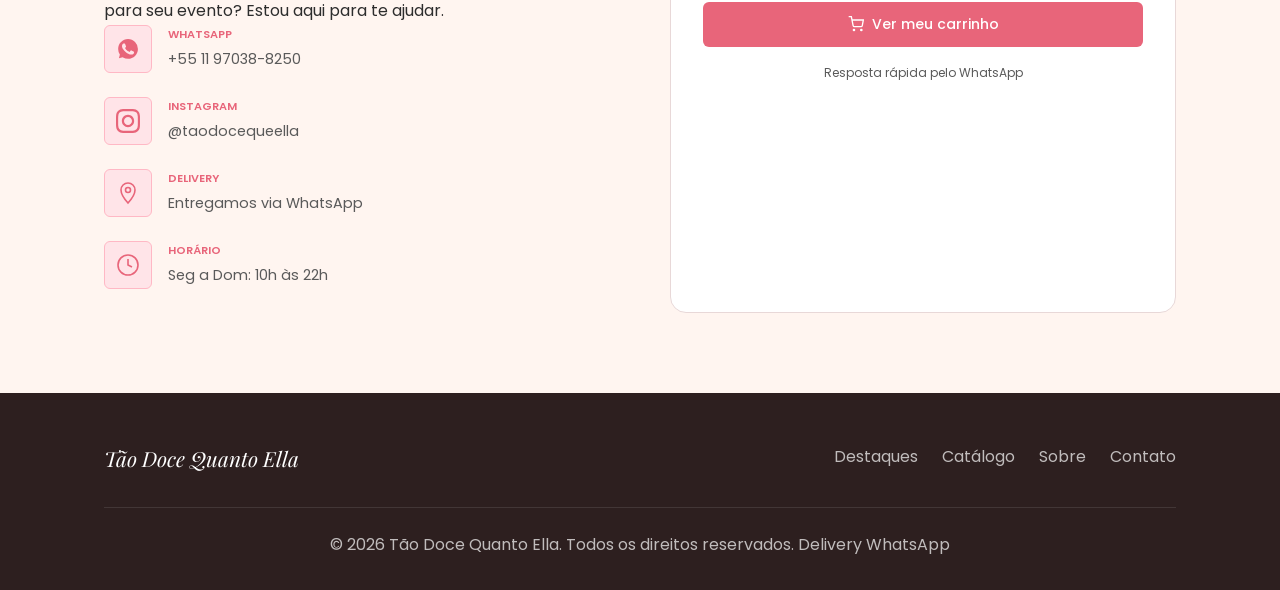
==== commit 9ce4ef48: "Update index.html" ====
--- a/index.html
+++ b/index.html
@@ -390,8 +390,17 @@
       position: relative;
       cursor: pointer;
     }
-    .produto-img img { width: 100%; height: 100%; object-fit: cover; transition: transform 0.4s ease; }
-    .produto-card:hover .produto-img img { transform: scale(1.04); }
+    .produto-img img, .produto-img video {
+      width: 100%;
+      height: 100%;
+      object-fit: cover;
+      transition: transform 0.4s ease;
+    }
+    .produto-img video {
+      pointer-events: none;
+    }
+    .produto-card:hover .produto-img img,
+    .produto-card:hover .produto-img video { transform: scale(1.04); }
 
     /* Overlay "ver mais" na imagem */
     .produto-img-overlay {
@@ -452,6 +461,20 @@
       -webkit-box-orient: vertical;
       overflow: hidden;
       flex: 1;
+    }
+    .produto-subcats {
+      display: flex;
+      flex-wrap: wrap;
+      gap: 4px;
+      margin-top: 6px;
+    }
+    .produto-subcat-badge {
+      font-size: 0.6rem;
+      background: var(--rosa-pale);
+      color: var(--rosa);
+      padding: 2px 8px;
+      border-radius: 12px;
+      display: inline-block;
     }
 
     .produto-footer {
@@ -531,10 +554,13 @@
       border-radius: var(--r-lg) 0 0 var(--r-lg);
       position: relative;
     }
-    .modal-img-side img {
+    .modal-img-side img, .modal-img-side video {
       width: 100%;
       height: 100%;
       object-fit: cover;
+    }
+    .modal-img-side video {
+      pointer-events: none;
     }
     .modal-img-badge {
       position: absolute;
@@ -604,6 +630,12 @@
       line-height: 1.7;
       flex: 1;
     }
+    .modal-subcats {
+      display: flex;
+      flex-wrap: wrap;
+      gap: 6px;
+      margin: 12px 0;
+    }
     .modal-preco-row {
       display: flex;
       align-items: center;
@@ -822,7 +854,11 @@
       overflow: hidden;
       flex-shrink: 0;
     }
-    .cart-item-img img { width: 100%; height: 100%; object-fit: cover; }
+    .cart-item-img img, .cart-item-img video {
+      width: 100%;
+      height: 100%;
+      object-fit: cover;
+    }
     .cart-item-info { flex: 1; min-width: 0; }
     .cart-item-nome { font-weight: 600; margin-bottom: 2px; font-size: 0.9rem; white-space: nowrap; overflow: hidden; text-overflow: ellipsis; }
     .cart-item-preco { font-size: 0.8rem; color: var(--rosa); font-weight: 600; }
@@ -1083,24 +1119,23 @@
     <div class="destaques-header">
       <div class="section-label">Nossa seleção</div>
       <h2 class="section-title">Queridinhos da casa</h2>
-      <p>Os favoritos das nossas clientes, feitos com ingredientes premium e muito amor.</p>
+      <p>Os favoritos das nossas clientes, feitos com ingredientes selecionados e muito amor.</p>
     </div>
     <div class="destaques-grid">
       <div class="destaque-card">
         <div class="destaque-img"><img src="/static/img/destaque-cookies.jpg" alt="Cookies" onerror="this.src='https://placehold.co/400x400/FFB8C5/E8657A?text=Cookies'"></div>
         <div class="destaque-titulo">Cookies</div>
-        <div class="destaque-desc">Cookies artesanais com gotas de chocolate belga, crocantes por fora e macios por dentro.</div>
+        <div class="destaque-desc">Cookies artesanais com gotas de ingredientes selecionados, crocantes por fora e macios por dentro.</div>
       </div>
       <div class="destaque-card">
         <div class="destaque-img"><img src="/static/img/destaque-chocolate-quente.jpg" alt="Chocolate quente cremoso" onerror="this.src='https://placehold.co/400x400/FFB8C5/E8657A?text=Chocolate+Quente'"></div>
         <div class="destaque-titulo">Chocolate quente cremoso</div>
-        <div class="destaque-desc">Chocolate quente aveludado, feito com chocolate belga derretido e leite cremoso.</div>
+        <div class="destaque-desc">Chocolate quente aveludado, feito com ingredientes de qualidade derretidos e leite cremoso.</div>
       </div>
       <div class="destaque-card">
         <div class="destaque-img"><img src="/static/img/destaque-brownie.jpg" alt="Brownie" onerror="this.src='https://placehold.co/400x400/FFB8C5/E8657A?text=Brownie'"></div>
         <div class="destaque-titulo">Brownie</div>
-        <div class="destaque-desc">Casquinha brilhante por fora e interior denso e chocolatudo, com sabor caseiro que conquista na primeira mordida.
-</div>
+        <div class="destaque-desc">Casquinha brilhante por fora e interior denso e chocolatudo, com sabor caseiro que conquista na primeira mordida.</div>
       </div>
     </div>
   </div>
@@ -1139,7 +1174,7 @@
         <p>Cada doce que preparamos carrega um pedacinho de carinho e dedicação. Sou Manoella e transformo ingredientes selecionados em momentos doces e inesquecíveis.</p>
         <p>Minha paixão por confeitaria começou em casa, testando receitas e criando sabores que conquistam. Hoje, levo todo esse amor até você através do delivery.</p>
         <div class="sobre-valores">
-          <div class="valor-item"><div class="valor-icon">Ingredientes Premium</div><div class="valor-titulo">Qualidade</div><div class="valor-desc">Chocolate belga e ingredientes selecionados.</div></div>
+          <div class="valor-item"><div class="valor-icon">Ingredientes Premium</div><div class="valor-titulo">Qualidade</div><div class="valor-desc">Ingredientes selecionados e cuidadosamente escolhidos.</div></div>
           <div class="valor-item"><div class="valor-icon">Feito com Amor</div><div class="valor-titulo">Carinho</div><div class="valor-desc">Cada doce preparado com dedicação.</div></div>
           <div class="valor-item"><div class="valor-icon">Delivery</div><div class="valor-titulo">Praticidade</div><div class="valor-desc">Entregamos onde você estiver.</div></div>
           <div class="valor-item"><div class="valor-icon">Embalagem</div><div class="valor-titulo">Apresentação</div><div class="valor-desc">Embalagem cuidadosa para presentear.</div></div>
@@ -1248,13 +1283,14 @@
 <div id="produto-overlay">
   <div id="produto-modal" role="dialog" aria-modal="true" aria-labelledby="modal-nome-titulo">
     <div class="modal-img-side" id="modal-img-side">
-      <img id="modal-img" src="" alt="">
+      <div id="modal-media-container"></div>
       <div class="modal-img-badge" id="modal-img-badge"></div>
     </div>
     <div class="modal-content-side">
       <button class="modal-close" id="modal-close" aria-label="Fechar">✕</button>
       <div class="modal-cat" id="modal-cat"></div>
       <h2 class="modal-nome" id="modal-nome-titulo"></h2>
+      <div class="modal-subcats" id="modal-subcats"></div>
       <div class="modal-divider"></div>
       <p class="modal-desc" id="modal-desc"></p>
       <div class="modal-preco-row">
@@ -1332,7 +1368,7 @@
       total += subtotal;
       html += `
         <div class="cart-item">
-          <div class="cart-item-img"><img src="${item.imagem || '/static/img/placeholder.jpg'}" onerror="this.src='/static/img/placeholder.jpg'"></div>
+          <div class="cart-item-img">${item.tipoMedia === 'video' ? `<video src="${item.imagem}" muted loop playsinline></video>` : `<img src="${item.imagem}" onerror="this.src='/static/img/placeholder.jpg'">`}</div>
           <div class="cart-item-info">
             <div class="cart-item-nome">${item.nome}</div>
             <div class="cart-item-preco">R$ ${item.preco.toFixed(2).replace('.',',')}</div>
@@ -1371,7 +1407,7 @@
   window.adicionarAoCarrinho = function(produto) {
     const existente = carrinho.find(i => i.id === produto.id);
     if (existente) existente.quantidade++;
-    else carrinho.push({ id: produto.id, nome: produto.nome, preco: produto.preco, imagem: produto.imagem_url, quantidade: 1 });
+    else carrinho.push({ id: produto.id, nome: produto.nome, preco: produto.preco, imagem: produto.imagem_url, tipoMedia: produto.tipoMedia, quantidade: 1 });
     atualizarCarrinhoContador();
     atualizarCarrinhoModal();
     showToast(`${produto.nome} adicionado! 🍬`, 'success');
@@ -1396,24 +1432,30 @@
   window.abrirModalProduto = function(produto) {
     produtoAtualModal = produto;
 
-    // Monta a URL da imagem da mesma forma que renderizarProdutos
-    const imgUrl = produto.imagem
-      ? `${API}/uploads/${produto.imagem}`
-      : (produto.imagem_url || '/static/img/placeholder.jpg');
-
-    const modalImg = document.getElementById('modal-img');
-    modalImg.src = imgUrl;
-    modalImg.alt = produto.nome;
-    modalImg.onerror = function() { this.src = '/static/img/placeholder.jpg'; };
+    const mediaUrl = produto.imagem ? `${API}/uploads/${produto.imagem}` : '/static/img/placeholder.jpg';
+    const mediaContainer = document.getElementById('modal-media-container');
+    
+    if (produto.tipo_media === 'video') {
+      mediaContainer.innerHTML = `<video src="${mediaUrl}" autoplay muted loop playsinline style="width:100%;height:100%;object-fit:cover;"></video>`;
+    } else {
+      mediaContainer.innerHTML = `<img src="${mediaUrl}" alt="${produto.nome}" style="width:100%;height:100%;object-fit:cover;" onerror="this.src='/static/img/placeholder.jpg'">`;
+    }
 
     document.getElementById('modal-img-badge').textContent = produto.categoria || '';
     document.getElementById('modal-cat').textContent = produto.categoria || '';
     document.getElementById('modal-nome-titulo').textContent = produto.nome;
     document.getElementById('modal-desc').textContent = produto.descricao || 'Sem descrição disponível.';
     document.getElementById('modal-preco').innerHTML = `<span>R$</span>${produto.preco.toFixed(2).replace('.',',')}`;
-
-    // Guarda imgUrl resolvida para uso nos botões do modal
-    produtoAtualModal._imgUrl = imgUrl;
+    
+    // Subcategorias
+    const subcatsContainer = document.getElementById('modal-subcats');
+    if (produto.subcategorias && produto.subcategorias.length) {
+      subcatsContainer.innerHTML = produto.subcategorias.map(sc => `<span class="produto-subcat-badge">${sc.nome}</span>`).join('');
+    } else {
+      subcatsContainer.innerHTML = '';
+    }
+
+    produtoAtualModal._mediaUrl = mediaUrl;
 
     document.getElementById('produto-overlay').classList.add('open');
     document.body.style.overflow = 'hidden';
@@ -1433,7 +1475,7 @@
   document.getElementById('modal-add-btn').addEventListener('click', function() {
     if (!produtoAtualModal) return;
     const p = produtoAtualModal;
-    adicionarAoCarrinho({ id: p.id, nome: p.nome, preco: p.preco, imagem_url: p._imgUrl || '/static/img/placeholder.jpg' });
+    adicionarAoCarrinho({ id: p.id, nome: p.nome, preco: p.preco, imagem_url: p._mediaUrl, tipoMedia: p.tipo_media });
     fecharModalProduto();
   });
 
@@ -1494,12 +1536,19 @@
   function renderizarFiltros() {
     const container = document.getElementById('categorias-filtro');
     if (!container) return;
-    const cats = ['todos', ...new Set(produtos.filter(p => p.ativo === 1).map(p => p.categoria))];
+    
+    // Coletar categorias principais e subcategorias para filtro
+    const categoriasPrincipais = [...new Set(produtos.filter(p => p.ativo === 1).map(p => p.categoria))];
+    const todasSubcategorias = [...new Set(produtos.filter(p => p.ativo === 1).flatMap(p => (p.subcategorias || []).map(sc => sc.nome)))];
+    
+    const todasCategorias = ['todos', ...categoriasPrincipais, ...todasSubcategorias];
+    const categoriasUnicas = [...new Set(todasCategorias)];
+    
     container.innerHTML = '';
-    for (let cat of cats) {
+    for (let cat of categoriasUnicas) {
       const btn = document.createElement('button');
       btn.className = `cat-btn ${cat === 'todos' ? 'ativo' : ''}`;
-      btn.textContent = cat === 'todos' ? 'Todos' : cat.charAt(0).toUpperCase() + cat.slice(1);
+      btn.textContent = cat === 'todos' ? 'Todos' : cat;
       btn.onclick = () => {
         categoriaAtiva = cat;
         document.querySelectorAll('.cat-btn').forEach(b => b.classList.remove('ativo'));
@@ -1513,23 +1562,40 @@
   function renderizarProdutos() {
     const grid = document.getElementById('produtos-grid');
     let filtered = produtos.filter(p => p.ativo === 1);
-    if (categoriaAtiva !== 'todos') filtered = filtered.filter(p => p.categoria === categoriaAtiva);
+    
+    if (categoriaAtiva !== 'todos') {
+      filtered = filtered.filter(p => {
+        // Verifica se é categoria principal
+        if (p.categoria === categoriaAtiva) return true;
+        // Verifica se está em alguma subcategoria
+        if (p.subcategorias && p.subcategorias.some(sc => sc.nome === categoriaAtiva)) return true;
+        return false;
+      });
+    }
+    
     if (!filtered.length) {
       grid.innerHTML = '<div style="text-align:center;padding:60px;grid-column:1/-1">Nenhum produto encontrado.</div>';
       return;
     }
+    
     let html = '';
     for (let p of filtered) {
-      const imgUrl = p.imagem ? `${API}/uploads/${p.imagem}` : '/static/img/placeholder.jpg';
+      const mediaUrl = p.imagem ? `${API}/uploads/${p.imagem}` : '/static/img/placeholder.jpg';
+      const subcatBadges = (p.subcategorias || []).map(sc => `<span class="produto-subcat-badge">${sc.nome}</span>`).join('');
+      
       html += `
         <div class="produto-card">
           <div class="produto-img produto-abre-modal" data-id="${p.id}" title="Ver detalhes">
-            <img src="${imgUrl}" alt="${p.nome}" loading="lazy" onerror="this.src='/static/img/placeholder.jpg'">
+            ${p.tipo_media === 'video' 
+              ? `<video src="${mediaUrl}" autoplay muted loop playsinline poster="/static/img/placeholder.jpg"></video>`
+              : `<img src="${mediaUrl}" alt="${p.nome}" loading="lazy" onerror="this.src='/static/img/placeholder.jpg'">`
+            }
             <div class="produto-img-overlay"><span>Ver detalhes</span></div>
           </div>
           <div class="produto-body">
             <div class="produto-cat">${p.categoria}</div>
             <h3 class="produto-nome produto-abre-modal" data-id="${p.id}">${p.nome}</h3>
+            <div class="produto-subcats">${subcatBadges}</div>
             <p class="produto-desc">${p.descricao || ''}</p>
             <div class="produto-footer">
               <div class="produto-preco-wrap">
@@ -1547,7 +1613,7 @@
     }
     grid.innerHTML = html;
 
-    // Delegação de eventos — sem onclick inline
+    // Delegação de eventos
     grid.querySelectorAll('.produto-abre-modal').forEach(el => {
       el.addEventListener('click', function() {
         const id = parseInt(this.dataset.id);
@@ -1562,8 +1628,8 @@
         const id = parseInt(this.dataset.id);
         const p = produtos.find(x => x.id === id);
         if (!p) return;
-        const imgUrl = p.imagem ? `${API}/uploads/${p.imagem}` : '/static/img/placeholder.jpg';
-        adicionarAoCarrinho({ id: p.id, nome: p.nome, preco: p.preco, imagem_url: imgUrl });
+        const mediaUrl = p.imagem ? `${API}/uploads/${p.imagem}` : '/static/img/placeholder.jpg';
+        adicionarAoCarrinho({ id: p.id, nome: p.nome, preco: p.preco, imagem_url: mediaUrl, tipoMedia: p.tipo_media });
       });
     });
   }
@@ -1601,6 +1667,19 @@
   // ── INIT ───────────────────────────────────────────
   carregarProdutos();
   atualizarCarrinhoContador();
+  
+  // Carregar configurações para contato
+  async function loadConfig() {
+    try {
+      const r = await fetch(`${API}/api/configuracoes`);
+      const data = await r.json();
+      if (data.whatsapp) document.getElementById('info-whatsapp').textContent = data.whatsapp;
+      if (data.instagram) document.getElementById('info-instagram').textContent = data.instagram;
+      if (data.endereco) document.getElementById('info-endereco').textContent = data.endereco;
+      if (data.horario_funcionamento) document.getElementById('info-horario').textContent = data.horario_funcionamento;
+    } catch(e) {}
+  }
+  loadConfig();
 </script>
 </body>
 </html>
